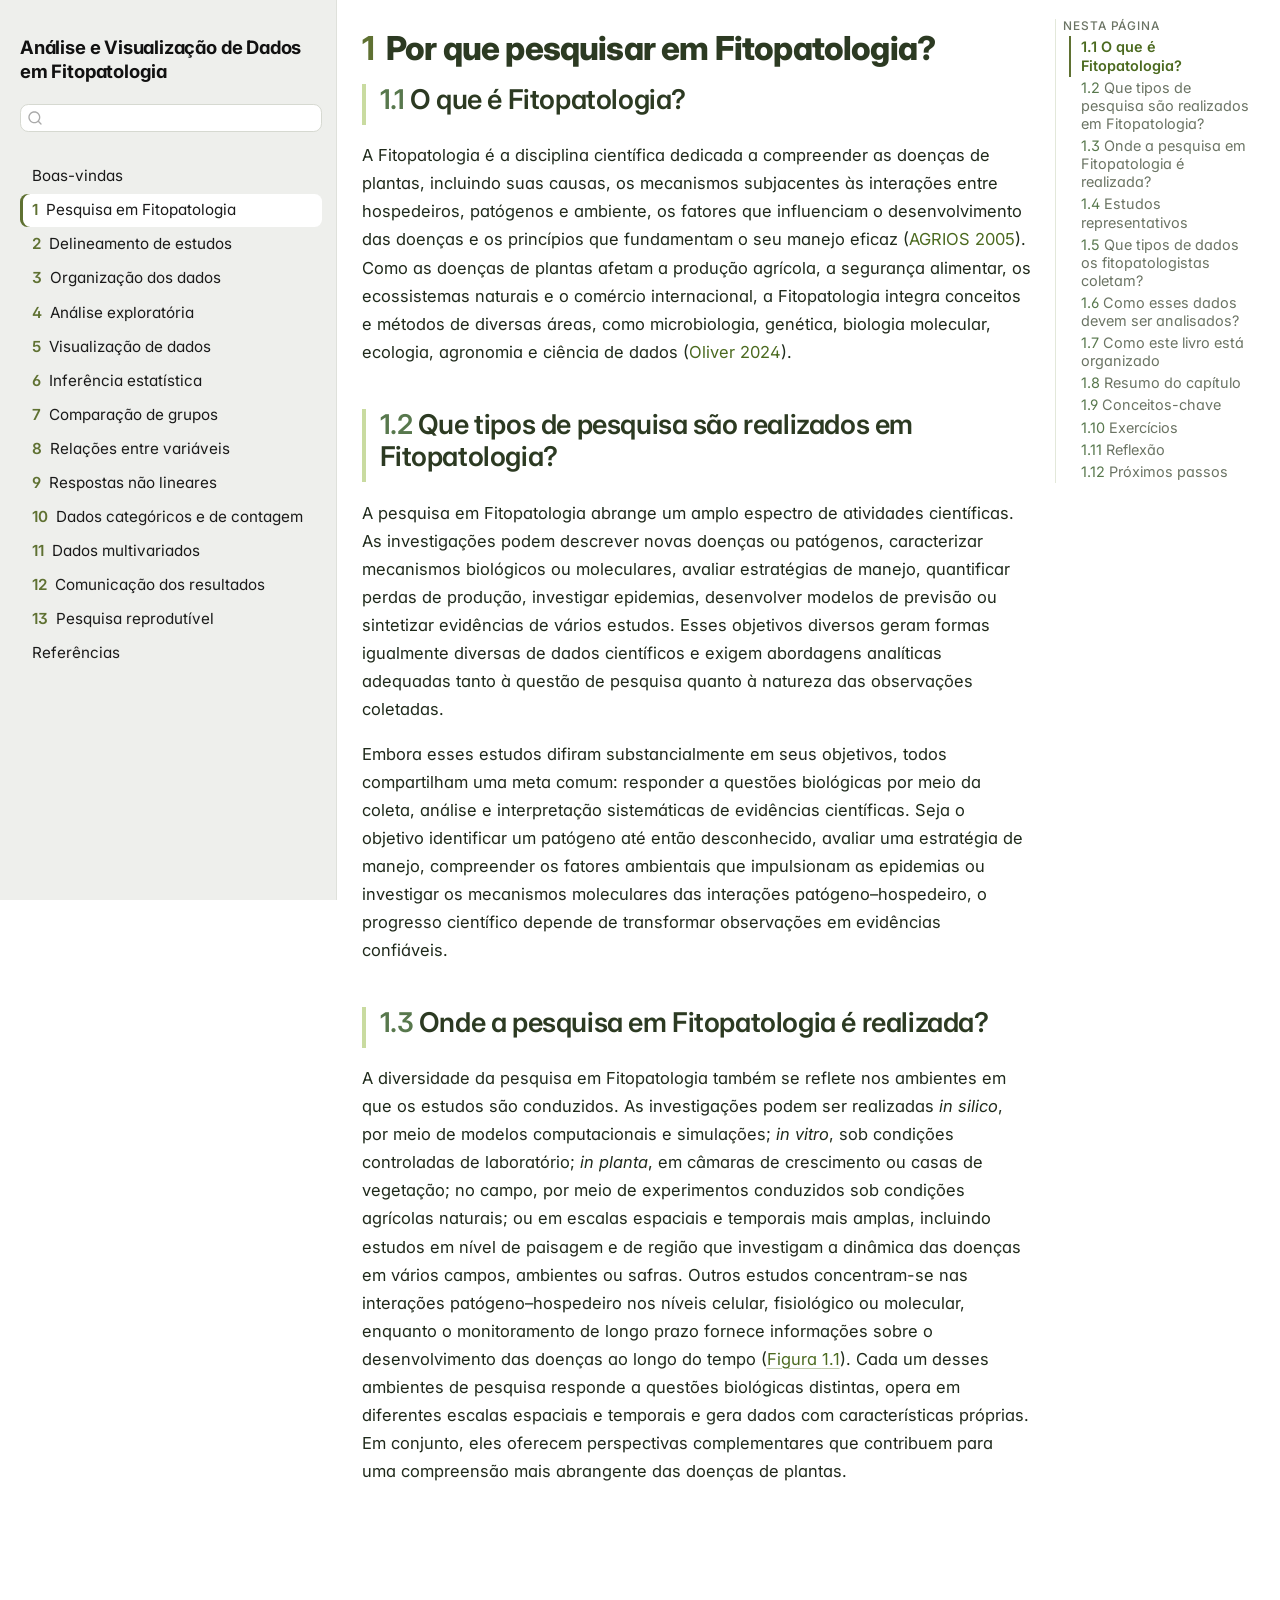
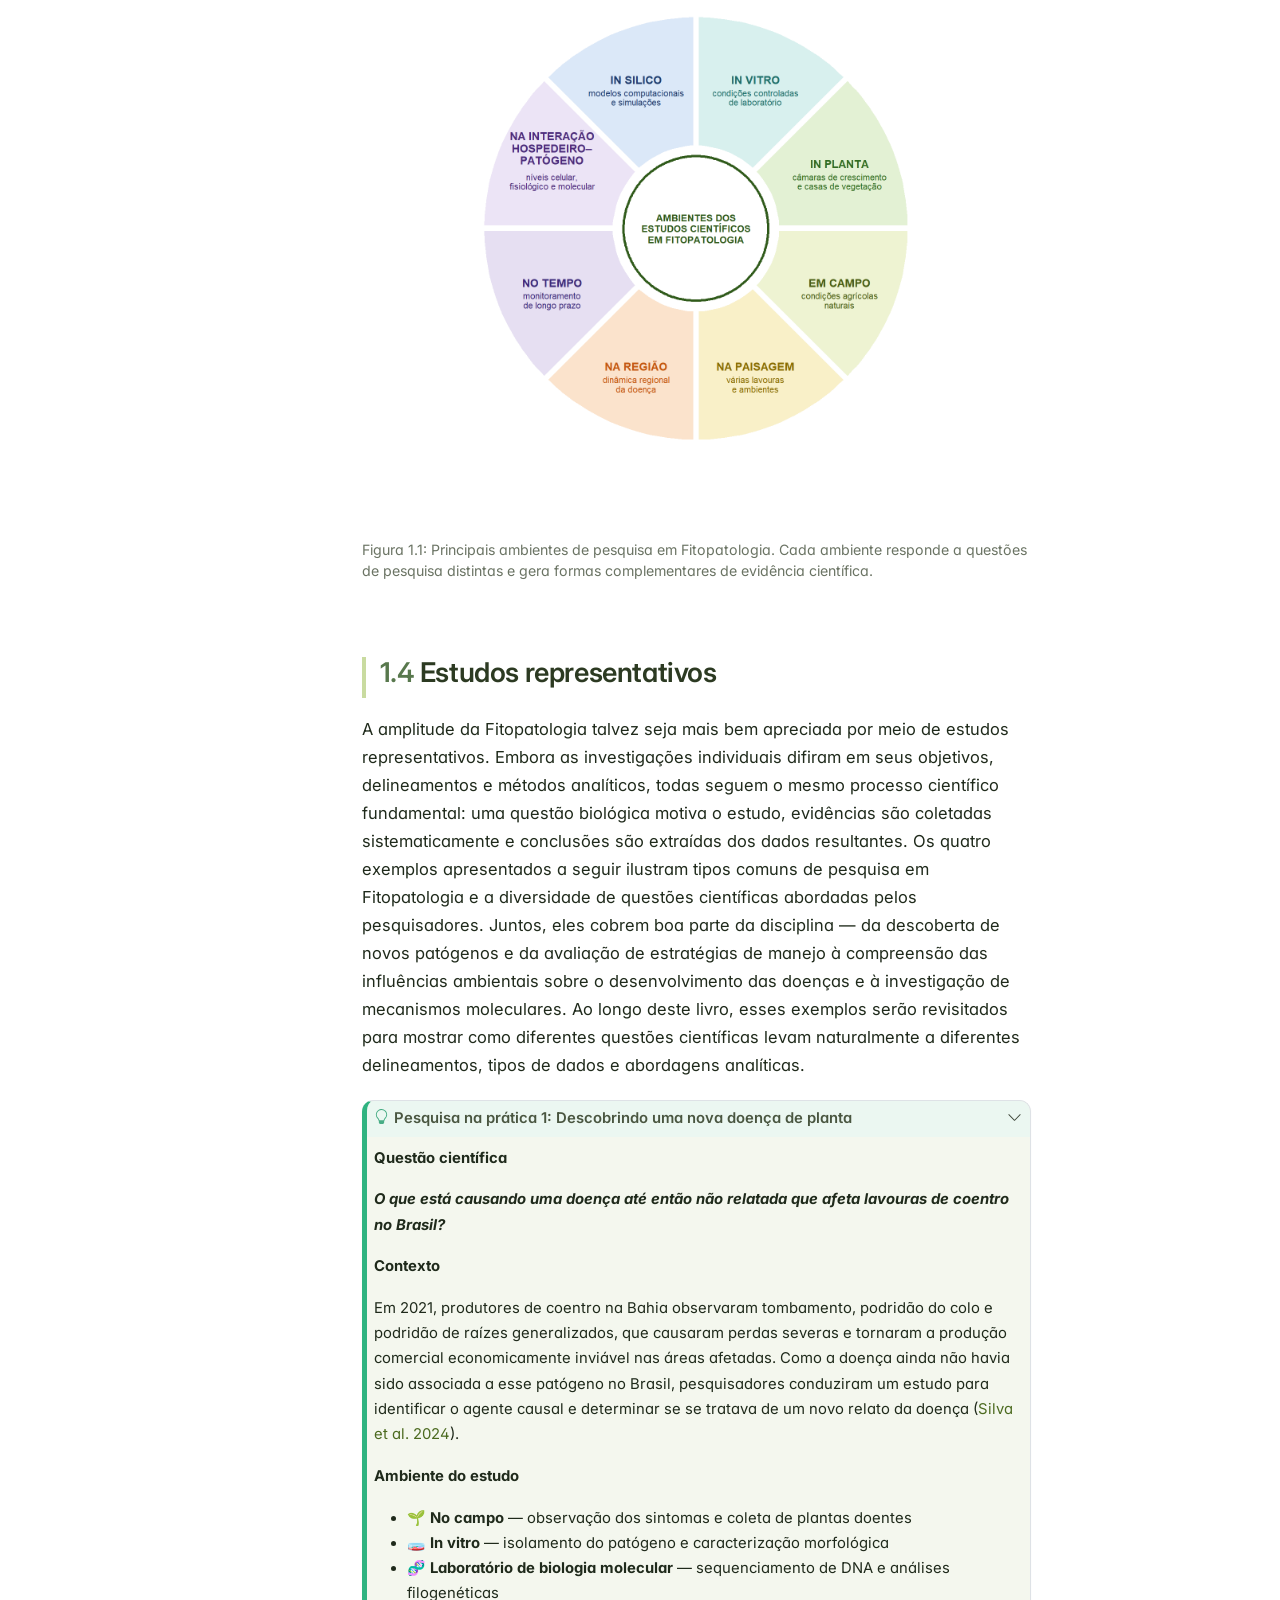
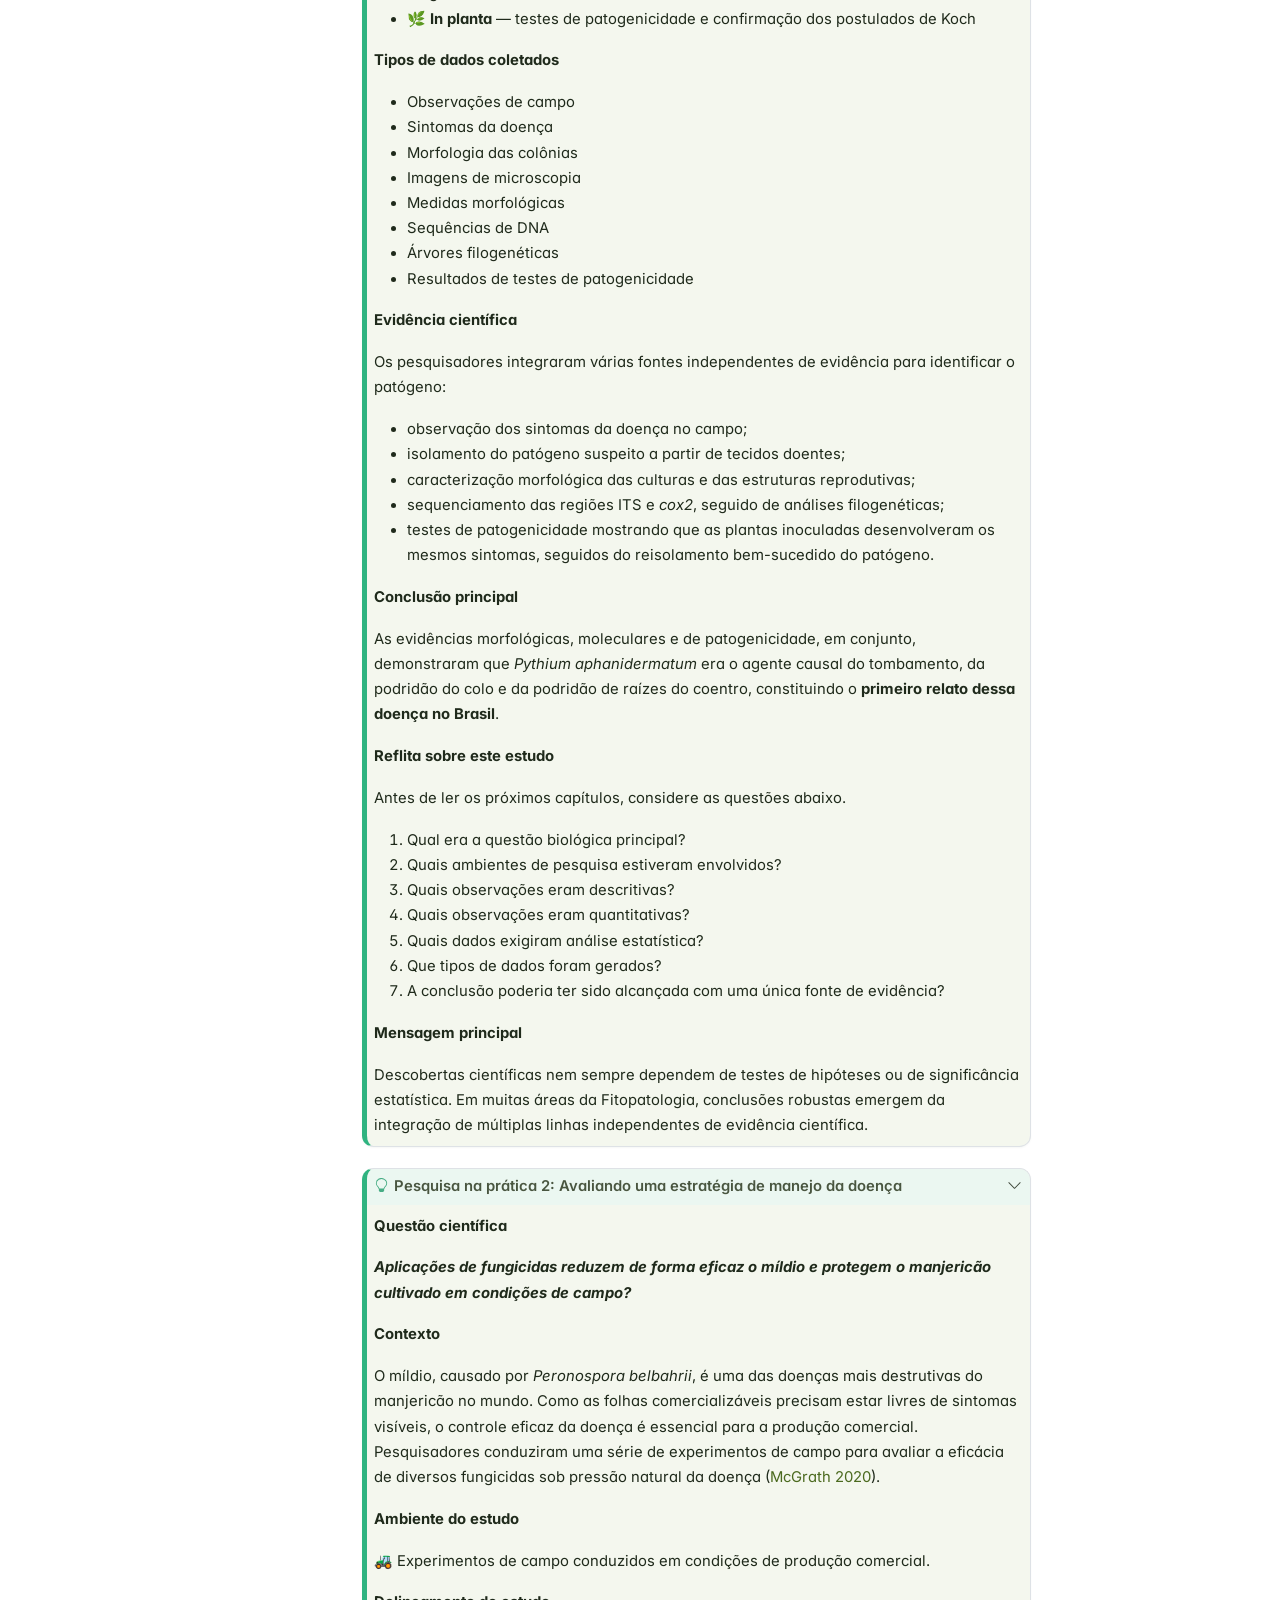
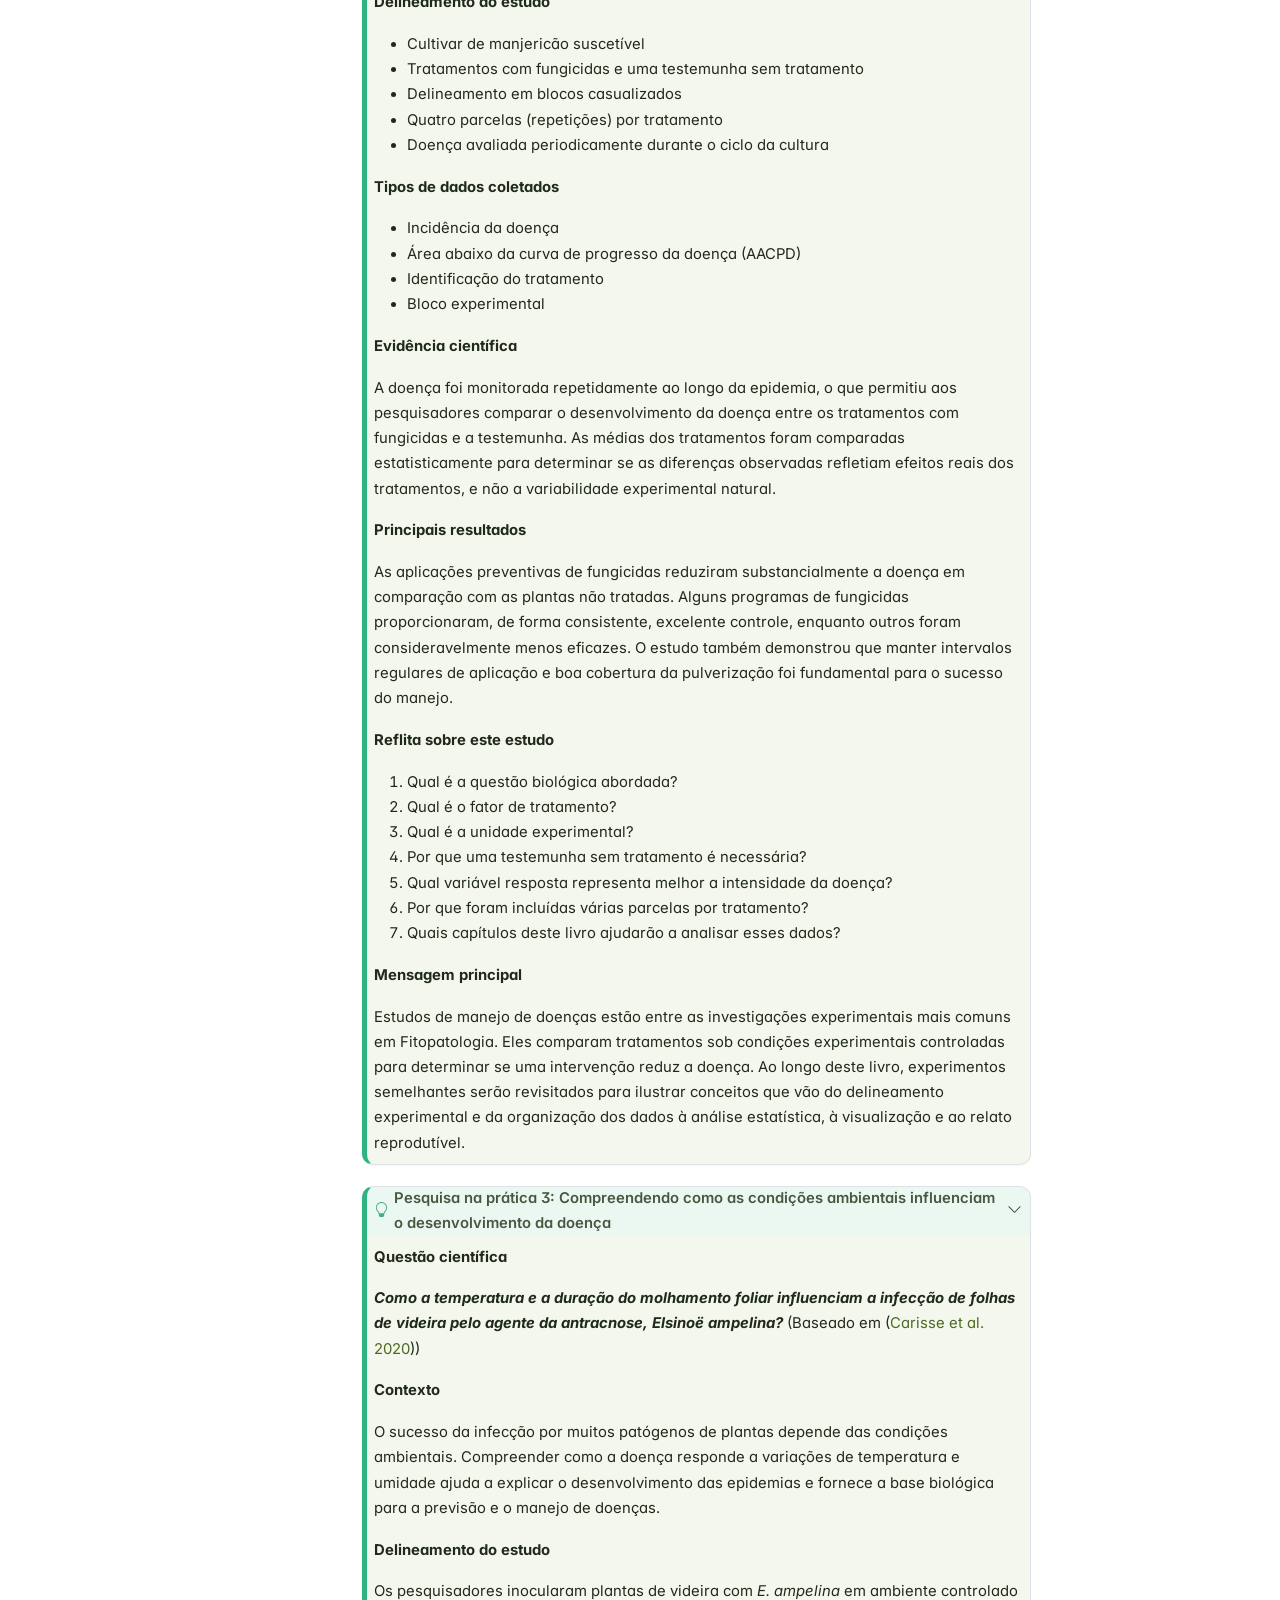
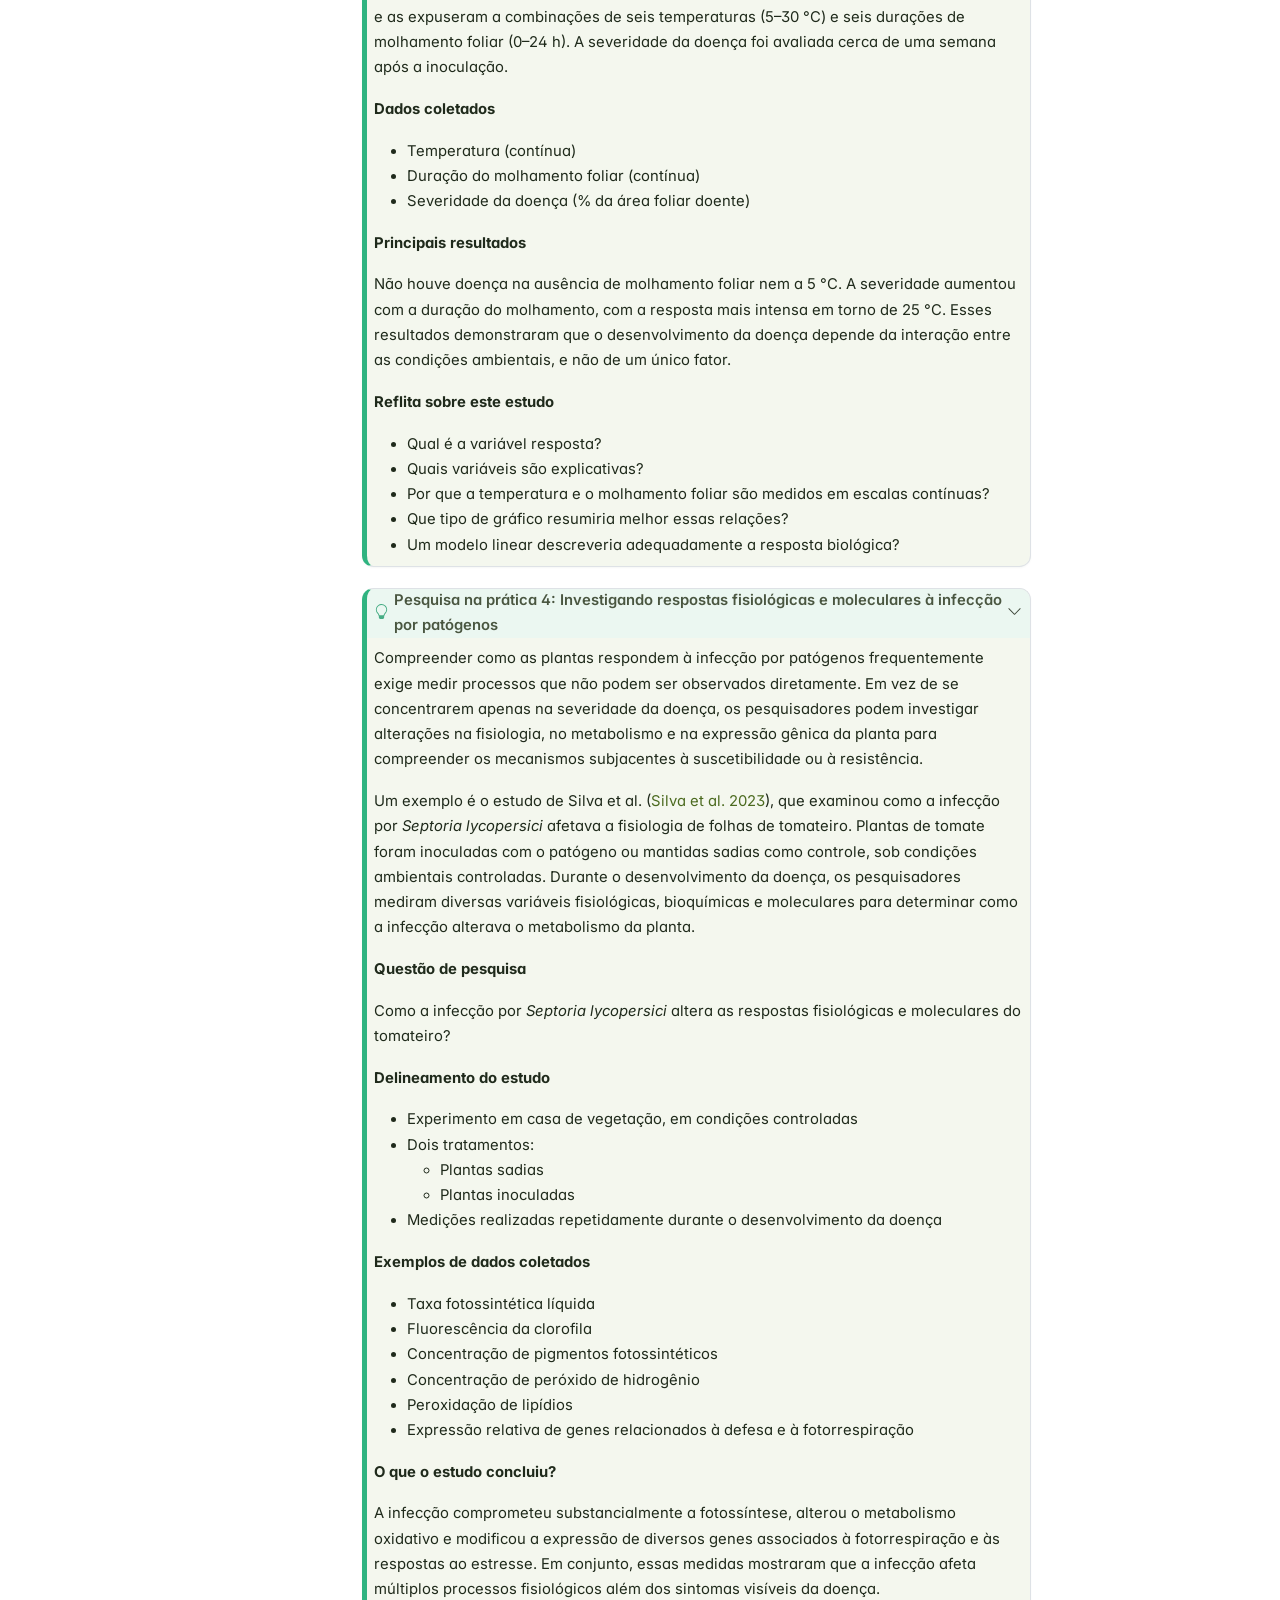
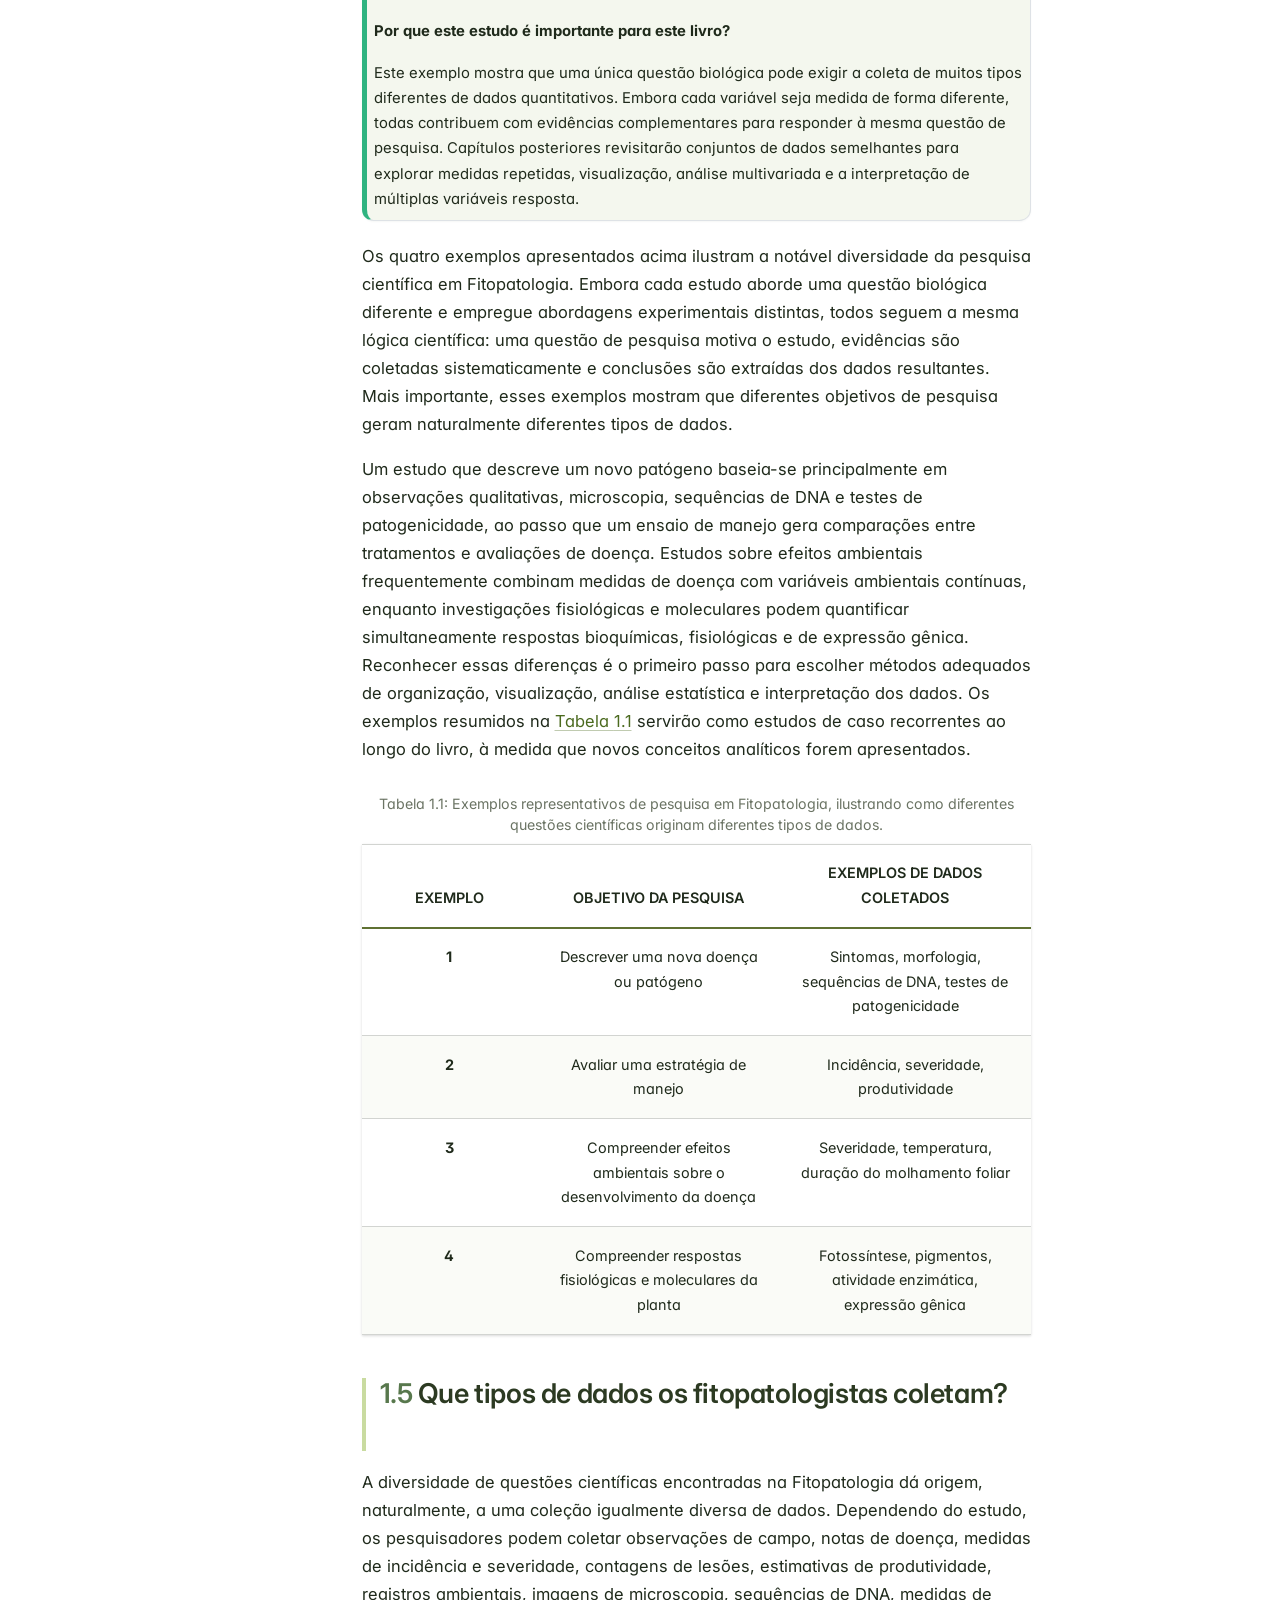
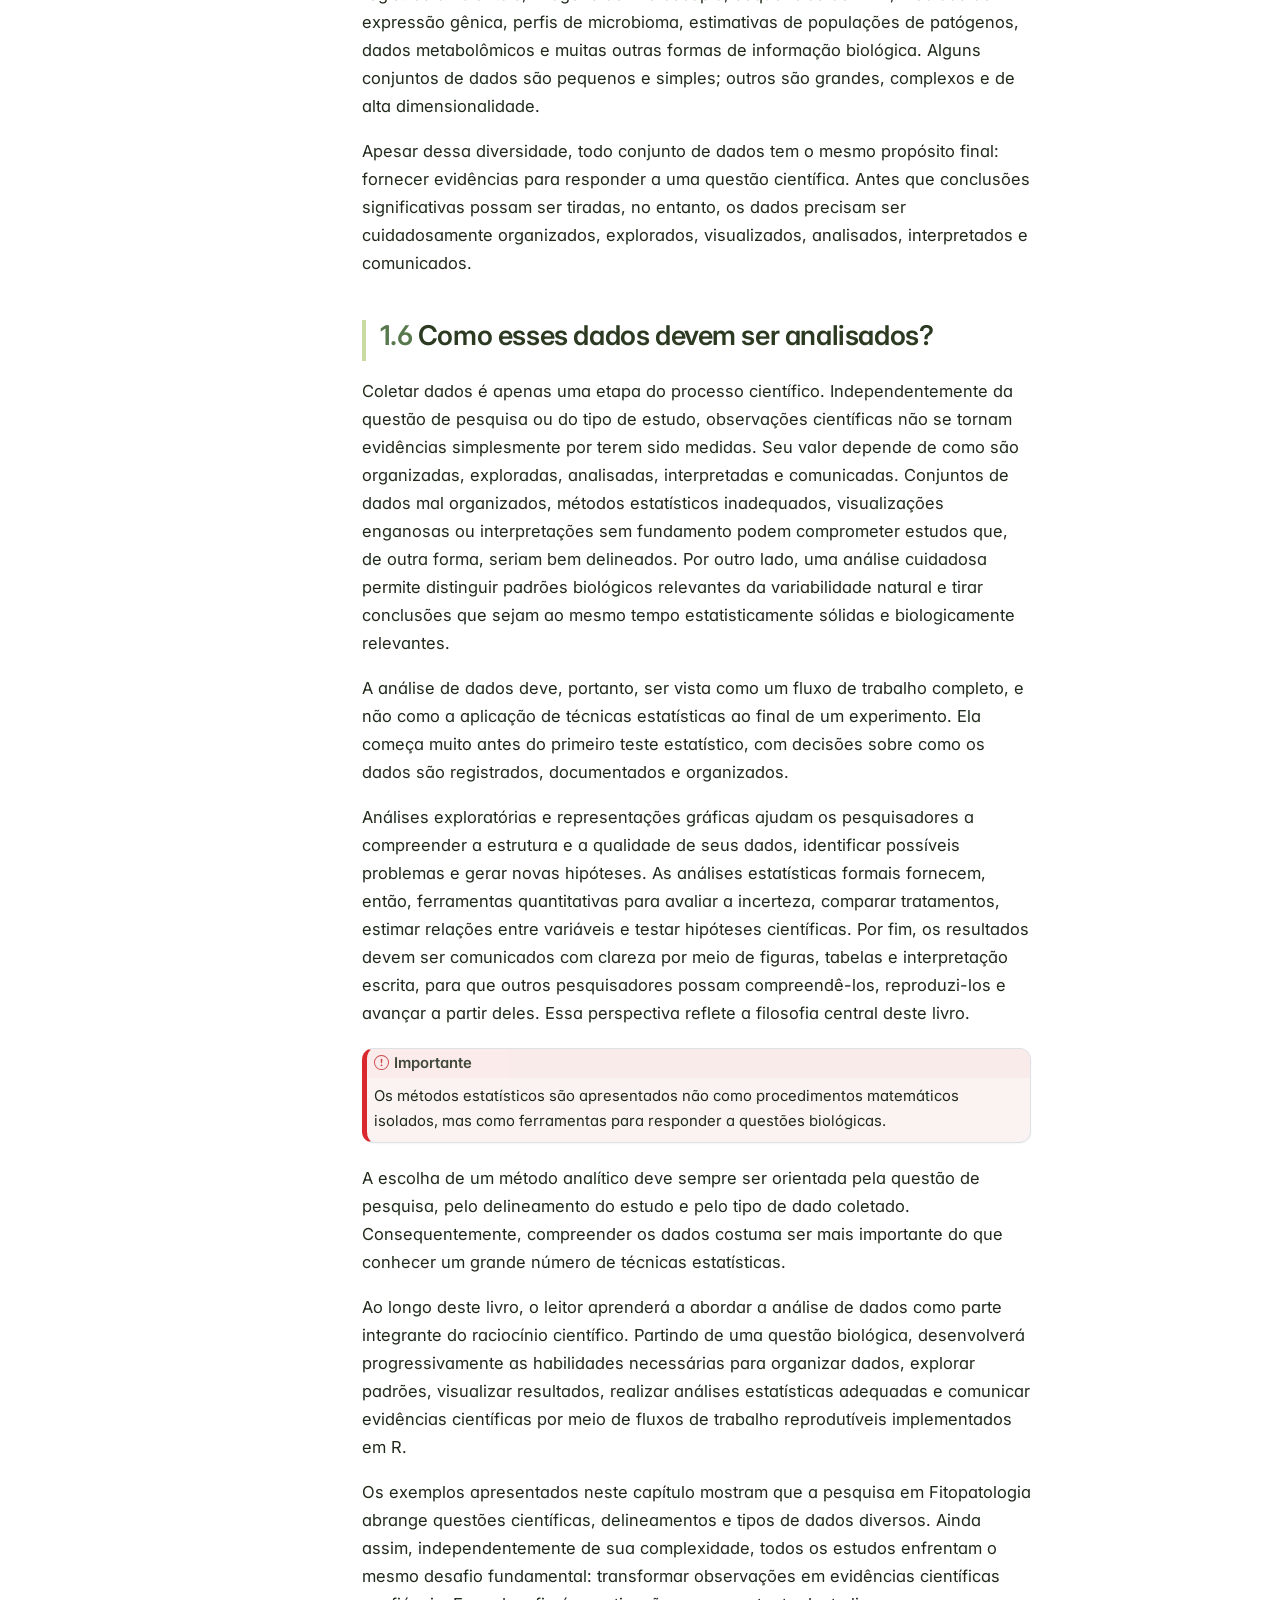
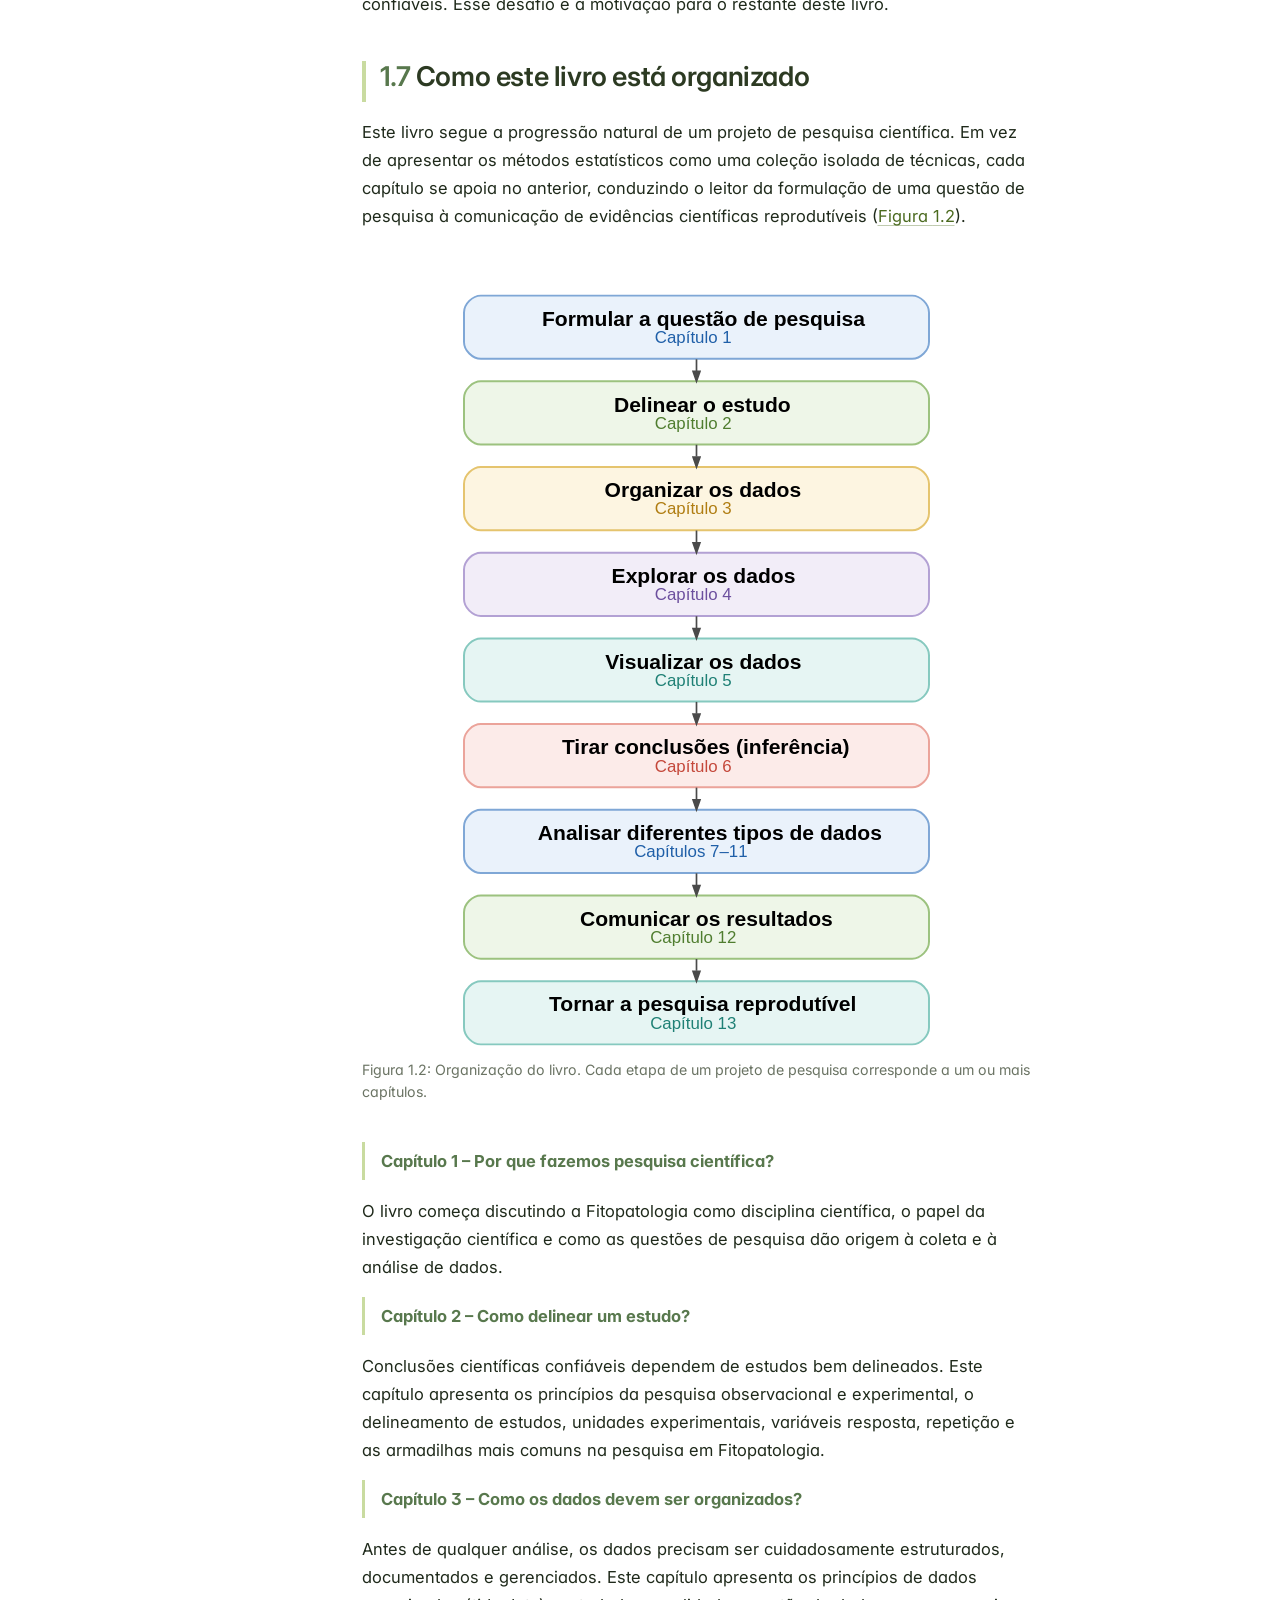
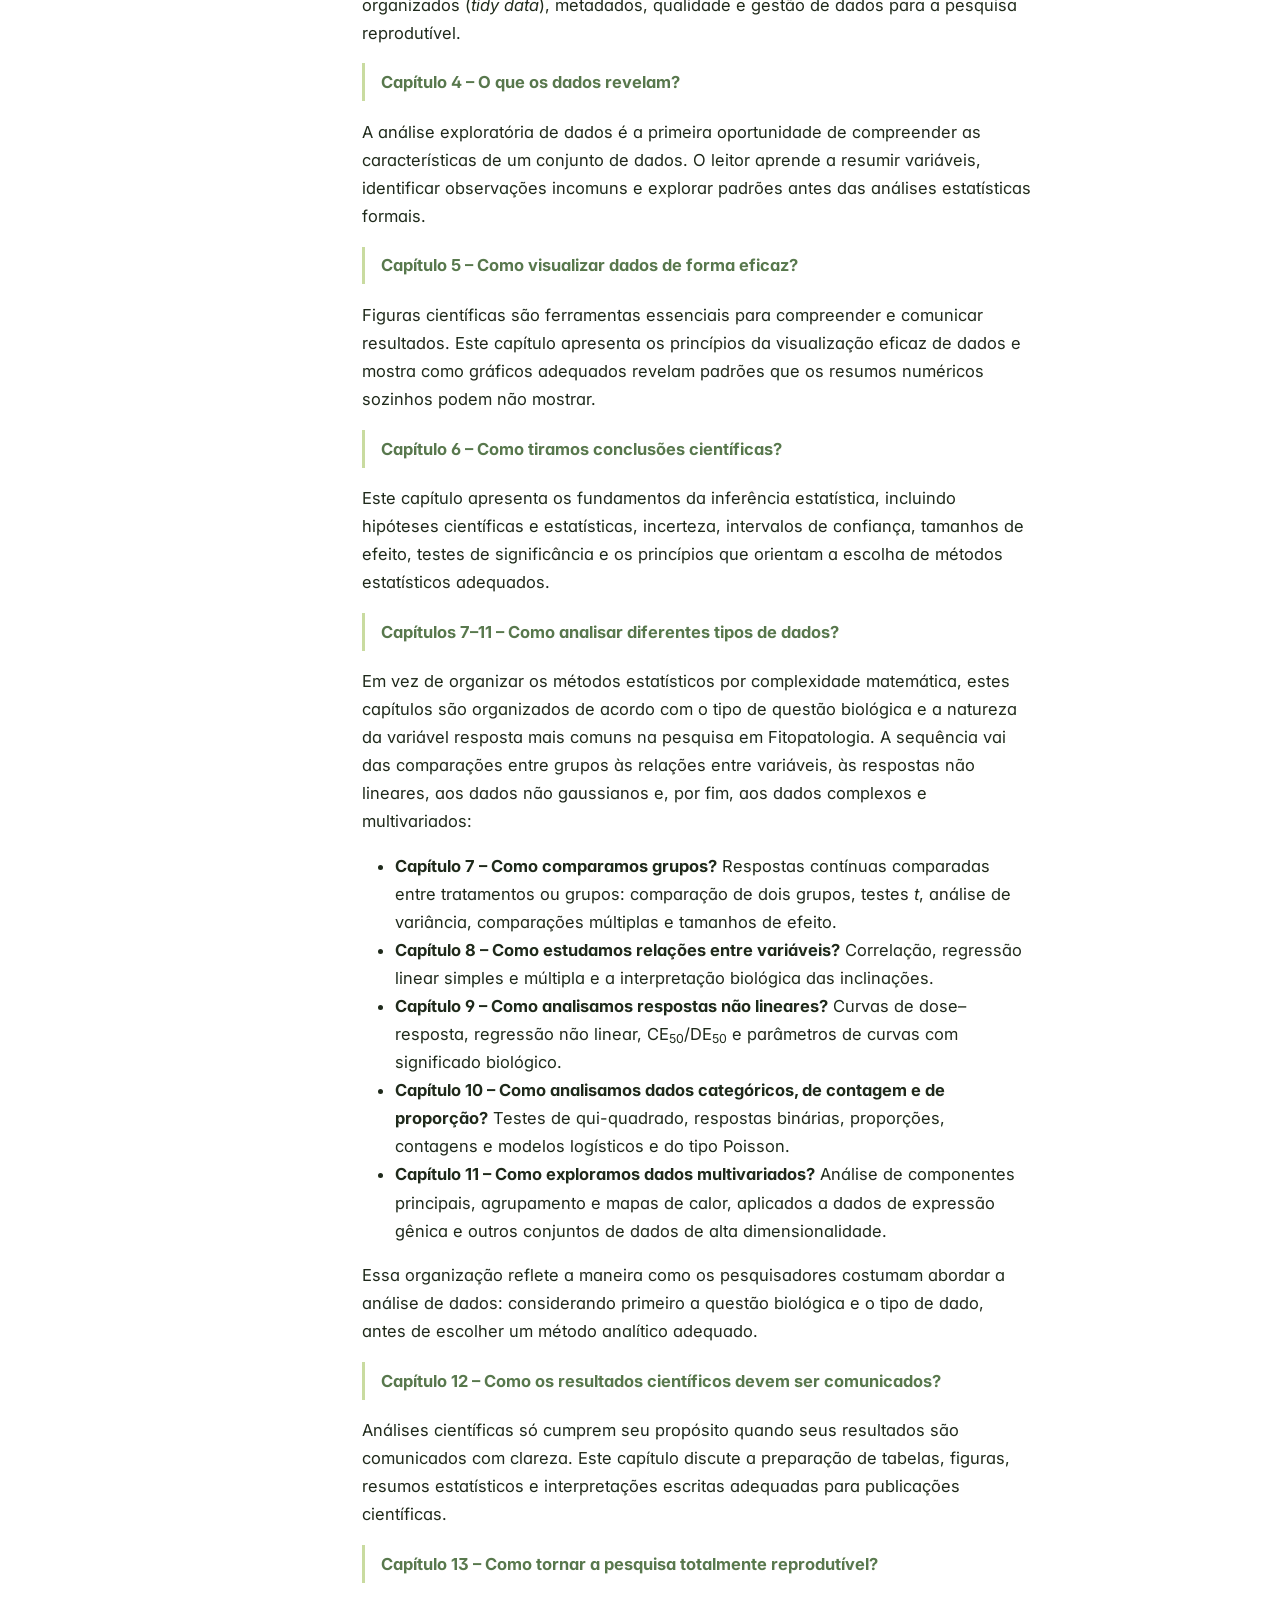
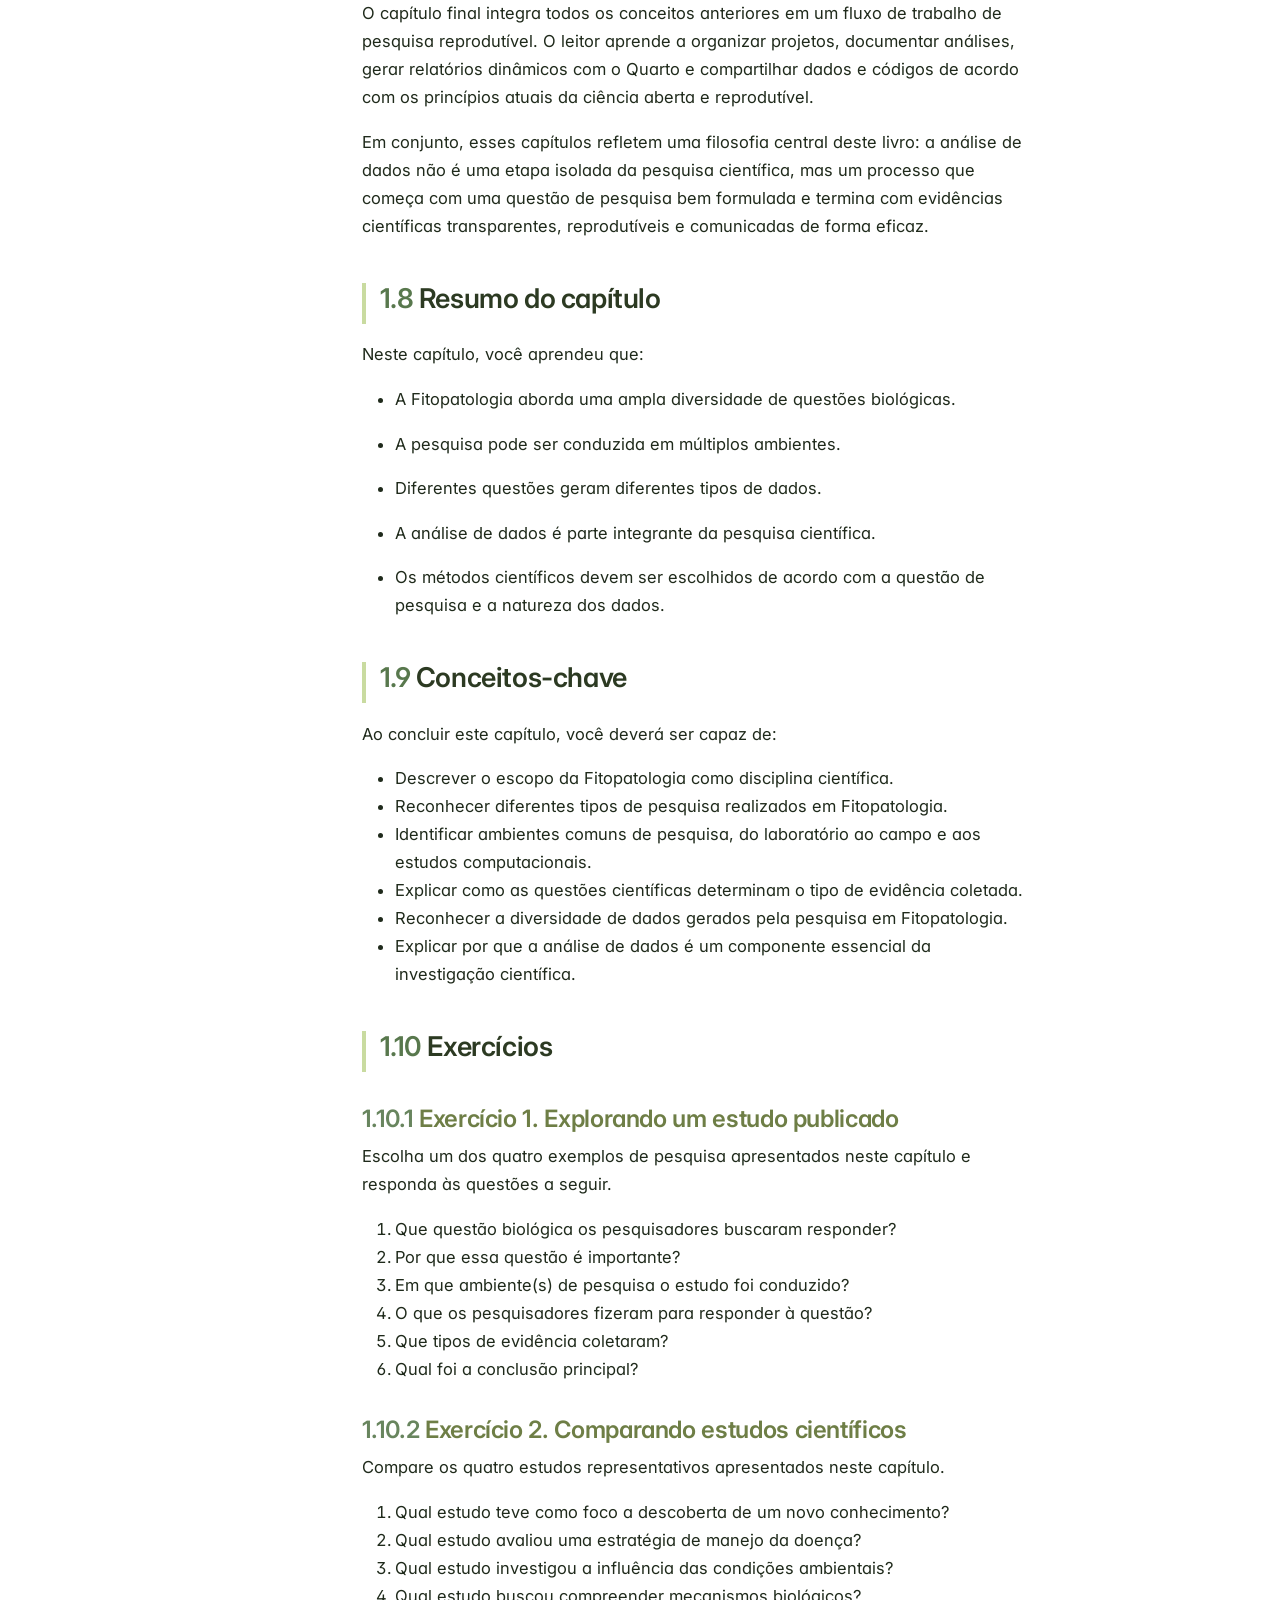
==== docs/chapter1.html @ 71a25ad3 "First commit" ====
<!DOCTYPE html>
<html xmlns="http://www.w3.org/1999/xhtml" lang="pt-BR" xml:lang="pt-BR"><head>

<meta charset="utf-8">
<meta name="generator" content="quarto-1.9.38">

<meta name="viewport" content="width=device-width, initial-scale=1.0, user-scalable=yes">


<title>1&nbsp; Por que pesquisar em Fitopatologia? – Análise e Visualização de Dados em Fitopatologia</title>
<style>
/* Default styles provided by pandoc.
** See https://pandoc.org/MANUAL.html#variables-for-html for config info.
*/
code{white-space: pre-wrap;}
span.smallcaps{font-variant: small-caps;}
div.columns{display: flex; gap: min(4vw, 1.5em);}
div.column{flex: auto; overflow-x: auto;}
div.hanging-indent{margin-left: 1.5em; text-indent: -1.5em;}
ul.task-list{list-style: none;}
ul.task-list li input[type="checkbox"] {
  width: 0.8em;
  margin: 0 0.8em 0.2em -1em; /* quarto-specific, see https://github.com/quarto-dev/quarto-cli/issues/4556 */ 
  vertical-align: middle;
}
/* CSS for citations */
div.csl-bib-body { }
div.csl-entry {
  clear: both;
  margin-bottom: 0em;
}
.hanging-indent div.csl-entry {
  margin-left:2em;
  text-indent:-2em;
}
div.csl-left-margin {
  min-width:2em;
  float:left;
}
div.csl-right-inline {
  margin-left:2em;
  padding-left:1em;
}
div.csl-indent {
  margin-left: 2em;
}</style>


<script src="site_libs/quarto-nav/quarto-nav.js"></script>
<script src="site_libs/quarto-nav/headroom.min.js"></script>
<script src="site_libs/clipboard/clipboard.min.js"></script>
<script src="site_libs/quarto-search/autocomplete.umd.js"></script>
<script src="site_libs/quarto-search/fuse.min.js"></script>
<script src="site_libs/quarto-search/quarto-search.js"></script>
<meta name="quarto:offset" content="./">
<link href="./chapter2.html" rel="next">
<link href="./index.html" rel="prev">
<script src="site_libs/quarto-html/quarto.js" type="module"></script>
<script src="site_libs/quarto-html/tabsets/tabsets.js" type="module"></script>
<script src="site_libs/quarto-html/popper.min.js"></script>
<script src="site_libs/quarto-html/tippy.umd.min.js"></script>
<script src="site_libs/quarto-html/anchor.min.js"></script>
<link href="site_libs/quarto-html/tippy.css" rel="stylesheet">
<link href="site_libs/quarto-html/quarto-syntax-highlighting-83f05a120baf2fc1bde2a4009a52b236.css" rel="stylesheet" id="quarto-text-highlighting-styles">
<script src="site_libs/bootstrap/bootstrap.min.js"></script>
<link href="site_libs/bootstrap/bootstrap-icons.css" rel="stylesheet">
<link href="site_libs/bootstrap/bootstrap-a80f51e399cada09c095df7ee7e40398.min.css" rel="stylesheet" append-hash="true" id="quarto-bootstrap" data-mode="light">
<script id="quarto-search-options" type="application/json">{
  "location": "sidebar",
  "copy-button": false,
  "collapse-after": 3,
  "panel-placement": "start",
  "type": "textbox",
  "limit": 50,
  "keyboard-shortcut": [
    "f",
    "/",
    "s"
  ],
  "show-item-context": false,
  "language": {
    "search-no-results-text": "Nenhum resultado",
    "search-matching-documents-text": "documentos correspondentes",
    "search-copy-link-title": "Copiar link para a busca",
    "search-hide-matches-text": "Esconder correspondências adicionais",
    "search-more-match-text": "mais correspondência neste documento",
    "search-more-matches-text": "mais correspondências neste documento",
    "search-clear-button-title": "Limpar",
    "search-text-placeholder": "",
    "search-detached-cancel-button-title": "Cancelar",
    "search-submit-button-title": "Enviar",
    "search-label": "Procurar"
  }
}</script>
<style>html{ scroll-behavior: smooth; }</style>
<script src="site_libs/htmlwidgets-1.6.4/htmlwidgets.js"></script>

<script src="site_libs/viz-1.8.2/viz.js"></script>

<link href="site_libs/DiagrammeR-styles-0.2/styles.css" rel="stylesheet">

<script src="site_libs/grViz-binding-1.0.12/grViz.js"></script>



</head>

<body class="nav-sidebar docked quarto-light">

<div id="quarto-search-results"></div>
  <header id="quarto-header" class="headroom fixed-top">
  <nav class="quarto-secondary-nav">
    <div class="container-fluid d-flex">
      <button type="button" class="quarto-btn-toggle btn" data-bs-toggle="collapse" role="button" data-bs-target=".quarto-sidebar-collapse-item" aria-controls="quarto-sidebar" aria-expanded="false" aria-label="Alternar barra lateral" onclick="if (window.quartoToggleHeadroom) { window.quartoToggleHeadroom(); }">
        <i class="bi bi-layout-text-sidebar-reverse"></i>
      </button>
        <nav class="quarto-page-breadcrumbs" aria-label="breadcrumb"><ol class="breadcrumb"><li class="breadcrumb-item"><a href="./chapter1.html"><span class="chapter-number">1</span>&nbsp; <span class="chapter-title">Pesquisa em Fitopatologia</span></a></li></ol></nav>
        <a class="flex-grow-1" role="navigation" data-bs-toggle="collapse" data-bs-target=".quarto-sidebar-collapse-item" aria-controls="quarto-sidebar" aria-expanded="false" aria-label="Alternar barra lateral" onclick="if (window.quartoToggleHeadroom) { window.quartoToggleHeadroom(); }">      
        </a>
      <button type="button" class="btn quarto-search-button" aria-label="Procurar" onclick="window.quartoOpenSearch();">
        <i class="bi bi-search"></i>
      </button>
    </div>
  </nav>
</header>
<!-- content -->
<div id="quarto-content" class="quarto-container page-columns page-rows-contents page-layout-article">
<!-- sidebar -->
  <nav id="quarto-sidebar" class="sidebar collapse collapse-horizontal quarto-sidebar-collapse-item sidebar-navigation docked overflow-auto">
    <div class="pt-lg-2 mt-2 text-left sidebar-header">
    <div class="sidebar-title mb-0 py-0">
      <a href="./">Análise e Visualização de Dados em Fitopatologia</a> 
    </div>
      </div>
        <div class="mt-2 flex-shrink-0 align-items-center">
        <div class="sidebar-search">
        <div id="quarto-search" class="" title="Procurar"></div>
        </div>
        </div>
    <div class="sidebar-menu-container"> 
    <ul class="list-unstyled mt-1">
        <li class="sidebar-item">
  <div class="sidebar-item-container"> 
  <a href="./index.html" class="sidebar-item-text sidebar-link">
 <span class="menu-text">Boas-vindas</span></a>
  </div>
</li>
        <li class="sidebar-item">
  <div class="sidebar-item-container"> 
  <a href="./chapter1.html" class="sidebar-item-text sidebar-link active">
 <span class="menu-text"><span class="chapter-number">1</span>&nbsp; <span class="chapter-title">Pesquisa em Fitopatologia</span></span></a>
  </div>
</li>
        <li class="sidebar-item">
  <div class="sidebar-item-container"> 
  <a href="./chapter2.html" class="sidebar-item-text sidebar-link">
 <span class="menu-text"><span class="chapter-number">2</span>&nbsp; <span class="chapter-title">Delineamento de estudos</span></span></a>
  </div>
</li>
        <li class="sidebar-item">
  <div class="sidebar-item-container"> 
  <a href="./chapter3.html" class="sidebar-item-text sidebar-link">
 <span class="menu-text"><span class="chapter-number">3</span>&nbsp; <span class="chapter-title">Organização dos dados</span></span></a>
  </div>
</li>
        <li class="sidebar-item">
  <div class="sidebar-item-container"> 
  <a href="./chapter4.html" class="sidebar-item-text sidebar-link">
 <span class="menu-text"><span class="chapter-number">4</span>&nbsp; <span class="chapter-title">Análise exploratória</span></span></a>
  </div>
</li>
        <li class="sidebar-item">
  <div class="sidebar-item-container"> 
  <a href="./chapter5.html" class="sidebar-item-text sidebar-link">
 <span class="menu-text"><span class="chapter-number">5</span>&nbsp; <span class="chapter-title">Visualização de dados</span></span></a>
  </div>
</li>
        <li class="sidebar-item">
  <div class="sidebar-item-container"> 
  <a href="./chapter6.html" class="sidebar-item-text sidebar-link">
 <span class="menu-text"><span class="chapter-number">6</span>&nbsp; <span class="chapter-title">Inferência estatística</span></span></a>
  </div>
</li>
        <li class="sidebar-item">
  <div class="sidebar-item-container"> 
  <a href="./chapter7.html" class="sidebar-item-text sidebar-link">
 <span class="menu-text"><span class="chapter-number">7</span>&nbsp; <span class="chapter-title">Comparação de grupos</span></span></a>
  </div>
</li>
        <li class="sidebar-item">
  <div class="sidebar-item-container"> 
  <a href="./chapter8.html" class="sidebar-item-text sidebar-link">
 <span class="menu-text"><span class="chapter-number">8</span>&nbsp; <span class="chapter-title">Relações entre variáveis</span></span></a>
  </div>
</li>
        <li class="sidebar-item">
  <div class="sidebar-item-container"> 
  <a href="./chapter9.html" class="sidebar-item-text sidebar-link">
 <span class="menu-text"><span class="chapter-number">9</span>&nbsp; <span class="chapter-title">Respostas não lineares</span></span></a>
  </div>
</li>
        <li class="sidebar-item">
  <div class="sidebar-item-container"> 
  <a href="./chapter10.html" class="sidebar-item-text sidebar-link">
 <span class="menu-text"><span class="chapter-number">10</span>&nbsp; <span class="chapter-title">Dados categóricos e de contagem</span></span></a>
  </div>
</li>
        <li class="sidebar-item">
  <div class="sidebar-item-container"> 
  <a href="./chapter11.html" class="sidebar-item-text sidebar-link">
 <span class="menu-text"><span class="chapter-number">11</span>&nbsp; <span class="chapter-title">Dados multivariados</span></span></a>
  </div>
</li>
        <li class="sidebar-item">
  <div class="sidebar-item-container"> 
  <a href="./chapter12.html" class="sidebar-item-text sidebar-link">
 <span class="menu-text"><span class="chapter-number">12</span>&nbsp; <span class="chapter-title">Comunicação dos resultados</span></span></a>
  </div>
</li>
        <li class="sidebar-item">
  <div class="sidebar-item-container"> 
  <a href="./chapter13.html" class="sidebar-item-text sidebar-link">
 <span class="menu-text"><span class="chapter-number">13</span>&nbsp; <span class="chapter-title">Pesquisa reprodutível</span></span></a>
  </div>
</li>
        <li class="sidebar-item">
  <div class="sidebar-item-container"> 
  <a href="./references.html" class="sidebar-item-text sidebar-link">
 <span class="menu-text">Referências</span></a>
  </div>
</li>
    </ul>
    </div>
</nav>
<div id="quarto-sidebar-glass" class="quarto-sidebar-collapse-item" data-bs-toggle="collapse" data-bs-target=".quarto-sidebar-collapse-item"></div>
<!-- margin-sidebar -->
    <div id="quarto-margin-sidebar" class="sidebar margin-sidebar">
        <nav id="TOC" role="doc-toc" class="toc-active">
    <h2 id="toc-title">Nesta página</h2>
   
  <ul>
  <li><a href="#o-que-é-fitopatologia" id="toc-o-que-é-fitopatologia" class="nav-link active" data-scroll-target="#o-que-é-fitopatologia"><span class="header-section-number">1.1</span> O que é Fitopatologia?</a></li>
  <li><a href="#que-tipos-de-pesquisa-são-realizados-em-fitopatologia" id="toc-que-tipos-de-pesquisa-são-realizados-em-fitopatologia" class="nav-link" data-scroll-target="#que-tipos-de-pesquisa-são-realizados-em-fitopatologia"><span class="header-section-number">1.2</span> Que tipos de pesquisa são realizados em Fitopatologia?</a></li>
  <li><a href="#onde-a-pesquisa-em-fitopatologia-é-realizada" id="toc-onde-a-pesquisa-em-fitopatologia-é-realizada" class="nav-link" data-scroll-target="#onde-a-pesquisa-em-fitopatologia-é-realizada"><span class="header-section-number">1.3</span> Onde a pesquisa em Fitopatologia é realizada?</a></li>
  <li><a href="#estudos-representativos" id="toc-estudos-representativos" class="nav-link" data-scroll-target="#estudos-representativos"><span class="header-section-number">1.4</span> Estudos representativos</a></li>
  <li><a href="#que-tipos-de-dados-os-fitopatologistas-coletam" id="toc-que-tipos-de-dados-os-fitopatologistas-coletam" class="nav-link" data-scroll-target="#que-tipos-de-dados-os-fitopatologistas-coletam"><span class="header-section-number">1.5</span> Que tipos de dados os fitopatologistas coletam?</a></li>
  <li><a href="#como-esses-dados-devem-ser-analisados" id="toc-como-esses-dados-devem-ser-analisados" class="nav-link" data-scroll-target="#como-esses-dados-devem-ser-analisados"><span class="header-section-number">1.6</span> Como esses dados devem ser analisados?</a></li>
  <li><a href="#como-este-livro-está-organizado" id="toc-como-este-livro-está-organizado" class="nav-link" data-scroll-target="#como-este-livro-está-organizado"><span class="header-section-number">1.7</span> Como este livro está organizado</a></li>
  <li><a href="#resumo-do-capítulo" id="toc-resumo-do-capítulo" class="nav-link" data-scroll-target="#resumo-do-capítulo"><span class="header-section-number">1.8</span> Resumo do capítulo</a></li>
  <li><a href="#conceitos-chave" id="toc-conceitos-chave" class="nav-link" data-scroll-target="#conceitos-chave"><span class="header-section-number">1.9</span> Conceitos-chave</a></li>
  <li><a href="#exercícios" id="toc-exercícios" class="nav-link" data-scroll-target="#exercícios"><span class="header-section-number">1.10</span> Exercícios</a>
  <ul class="collapse">
  <li><a href="#exercício-1.-explorando-um-estudo-publicado" id="toc-exercício-1.-explorando-um-estudo-publicado" class="nav-link" data-scroll-target="#exercício-1.-explorando-um-estudo-publicado"><span class="header-section-number">1.10.1</span> Exercício 1. Explorando um estudo publicado</a></li>
  <li><a href="#exercício-2.-comparando-estudos-científicos" id="toc-exercício-2.-comparando-estudos-científicos" class="nav-link" data-scroll-target="#exercício-2.-comparando-estudos-científicos"><span class="header-section-number">1.10.2</span> Exercício 2. Comparando estudos científicos</a></li>
  <li><a href="#exercício-3.-lendo-um-artigo-científico" id="toc-exercício-3.-lendo-um-artigo-científico" class="nav-link" data-scroll-target="#exercício-3.-lendo-um-artigo-científico"><span class="header-section-number">1.10.3</span> Exercício 3. Lendo um artigo científico</a></li>
  <li><a href="#exercício-4.-pensando-como-um-cientista" id="toc-exercício-4.-pensando-como-um-cientista" class="nav-link" data-scroll-target="#exercício-4.-pensando-como-um-cientista"><span class="header-section-number">1.10.4</span> Exercício 4. Pensando como um cientista</a></li>
  </ul></li>
  <li><a href="#reflexão" id="toc-reflexão" class="nav-link" data-scroll-target="#reflexão"><span class="header-section-number">1.11</span> Reflexão</a></li>
  <li><a href="#próximos-passos" id="toc-próximos-passos" class="nav-link" data-scroll-target="#próximos-passos"><span class="header-section-number">1.12</span> Próximos passos</a></li>
  </ul>
</nav>
    </div>
<!-- main -->
<main class="content" id="quarto-document-content">

<header id="title-block-header" class="quarto-title-block default">
<div class="quarto-title">
<h1 class="title"><span class="chapter-number">1</span>&nbsp; <span class="chapter-title">Por que pesquisar em Fitopatologia?</span></h1>
</div>



<div class="quarto-title-meta">

    
  
    
  </div>
  


</header>


<section id="o-que-é-fitopatologia" class="level2" data-number="1.1">
<h2 data-number="1.1" class="anchored" data-anchor-id="o-que-é-fitopatologia"><span class="header-section-number">1.1</span> O que é Fitopatologia?</h2>
<p>A Fitopatologia é a disciplina científica dedicada a compreender as doenças de plantas, incluindo suas causas, os mecanismos subjacentes às interações entre hospedeiros, patógenos e ambiente, os fatores que influenciam o desenvolvimento das doenças e os princípios que fundamentam o seu manejo eficaz <span class="citation" data-cites="agrios2005">(<a href="references.html#ref-agrios2005" role="doc-biblioref">AGRIOS 2005</a>)</span>. Como as doenças de plantas afetam a produção agrícola, a segurança alimentar, os ecossistemas naturais e o comércio internacional, a Fitopatologia integra conceitos e métodos de diversas áreas, como microbiologia, genética, biologia molecular, ecologia, agronomia e ciência de dados <span class="citation" data-cites="OLIVER20243">(<a href="references.html#ref-OLIVER20243" role="doc-biblioref">Oliver 2024</a>)</span>.</p>
</section>
<section id="que-tipos-de-pesquisa-são-realizados-em-fitopatologia" class="level2" data-number="1.2">
<h2 data-number="1.2" class="anchored" data-anchor-id="que-tipos-de-pesquisa-são-realizados-em-fitopatologia"><span class="header-section-number">1.2</span> Que tipos de pesquisa são realizados em Fitopatologia?</h2>
<p>A pesquisa em Fitopatologia abrange um amplo espectro de atividades científicas. As investigações podem descrever novas doenças ou patógenos, caracterizar mecanismos biológicos ou moleculares, avaliar estratégias de manejo, quantificar perdas de produção, investigar epidemias, desenvolver modelos de previsão ou sintetizar evidências de vários estudos. Esses objetivos diversos geram formas igualmente diversas de dados científicos e exigem abordagens analíticas adequadas tanto à questão de pesquisa quanto à natureza das observações coletadas.</p>
<p>Embora esses estudos difiram substancialmente em seus objetivos, todos compartilham uma meta comum: responder a questões biológicas por meio da coleta, análise e interpretação sistemáticas de evidências científicas. Seja o objetivo identificar um patógeno até então desconhecido, avaliar uma estratégia de manejo, compreender os fatores ambientais que impulsionam as epidemias ou investigar os mecanismos moleculares das interações patógeno–hospedeiro, o progresso científico depende de transformar observações em evidências confiáveis.</p>
</section>
<section id="onde-a-pesquisa-em-fitopatologia-é-realizada" class="level2" data-number="1.3">
<h2 data-number="1.3" class="anchored" data-anchor-id="onde-a-pesquisa-em-fitopatologia-é-realizada"><span class="header-section-number">1.3</span> Onde a pesquisa em Fitopatologia é realizada?</h2>
<p>A diversidade da pesquisa em Fitopatologia também se reflete nos ambientes em que os estudos são conduzidos. As investigações podem ser realizadas <em>in silico</em>, por meio de modelos computacionais e simulações; <em>in vitro</em>, sob condições controladas de laboratório; <em>in planta</em>, em câmaras de crescimento ou casas de vegetação; no campo, por meio de experimentos conduzidos sob condições agrícolas naturais; ou em escalas espaciais e temporais mais amplas, incluindo estudos em nível de paisagem e de região que investigam a dinâmica das doenças em vários campos, ambientes ou safras. Outros estudos concentram-se nas interações patógeno–hospedeiro nos níveis celular, fisiológico ou molecular, enquanto o monitoramento de longo prazo fornece informações sobre o desenvolvimento das doenças ao longo do tempo (<a href="#fig-chapter1-1" class="quarto-xref">Figura&nbsp;<span>1.1</span></a>). Cada um desses ambientes de pesquisa responde a questões biológicas distintas, opera em diferentes escalas espaciais e temporais e gera dados com características próprias. Em conjunto, eles oferecem perspectivas complementares que contribuem para uma compreensão mais abrangente das doenças de plantas.</p>
<div class="cell" data-layout-align="center">
<div class="cell-output-display">
<div id="fig-chapter1-1" class="quarto-float quarto-figure quarto-figure-center anchored" data-fig-align="center">
<figure class="quarto-float quarto-float-fig figure">
<div aria-describedby="fig-chapter1-1-caption-0ceaefa1-69ba-4598-a22c-09a6ac19f8ca">
<img src="chapter1_files/figure-html/fig-chapter1-1-1.png" class="img-fluid quarto-figure quarto-figure-center figure-img" style="width:80.0%">
</div>
<figcaption class="quarto-float-caption-bottom quarto-float-caption quarto-float-fig" id="fig-chapter1-1-caption-0ceaefa1-69ba-4598-a22c-09a6ac19f8ca">
Figura&nbsp;1.1: Principais ambientes de pesquisa em Fitopatologia. Cada ambiente responde a questões de pesquisa distintas e gera formas complementares de evidência científica.
</figcaption>
</figure>
</div>
</div>
</div>
</section>
<section id="estudos-representativos" class="level2" data-number="1.4">
<h2 data-number="1.4" class="anchored" data-anchor-id="estudos-representativos"><span class="header-section-number">1.4</span> Estudos representativos</h2>
<p>A amplitude da Fitopatologia talvez seja mais bem apreciada por meio de estudos representativos. Embora as investigações individuais difiram em seus objetivos, delineamentos e métodos analíticos, todas seguem o mesmo processo científico fundamental: uma questão biológica motiva o estudo, evidências são coletadas sistematicamente e conclusões são extraídas dos dados resultantes. Os quatro exemplos apresentados a seguir ilustram tipos comuns de pesquisa em Fitopatologia e a diversidade de questões científicas abordadas pelos pesquisadores. Juntos, eles cobrem boa parte da disciplina — da descoberta de novos patógenos e da avaliação de estratégias de manejo à compreensão das influências ambientais sobre o desenvolvimento das doenças e à investigação de mecanismos moleculares. Ao longo deste livro, esses exemplos serão revisitados para mostrar como diferentes questões científicas levam naturalmente a diferentes delineamentos, tipos de dados e abordagens analíticas.</p>
<div class="callout callout-style-default callout-tip callout-titled" title="Pesquisa na prática 1: Descobrindo uma nova doença de planta">
<div class="callout-header d-flex align-content-center" data-bs-toggle="collapse" data-bs-target=".callout-1-contents" aria-controls="callout-1" aria-expanded="true" aria-label="Toggle callout">
<div class="callout-icon-container">
<i class="callout-icon"></i>
</div>
<div class="callout-title-container flex-fill">
<span class="screen-reader-only">Dica</span>Pesquisa na prática 1: Descobrindo uma nova doença de planta
</div>
<div class="callout-btn-toggle d-inline-block border-0 py-1 ps-1 pe-0 float-end"><i class="callout-toggle"></i></div>
</div>
<div id="callout-1" class="callout-1-contents callout-collapse collapse show">
<div class="callout-body-container callout-body">
<p><strong>Questão científica</strong></p>
<p><strong><em>O que está causando uma doença até então não relatada que afeta lavouras de coentro no Brasil?</em></strong></p>
<p><strong>Contexto</strong></p>
<p>Em 2021, produtores de coentro na Bahia observaram tombamento, podridão do colo e podridão de raízes generalizados, que causaram perdas severas e tornaram a produção comercial economicamente inviável nas áreas afetadas. Como a doença ainda não havia sido associada a esse patógeno no Brasil, pesquisadores conduziram um estudo para identificar o agente causal e determinar se se tratava de um novo relato da doença <span class="citation" data-cites="silva2024">(<a href="references.html#ref-silva2024" role="doc-biblioref">Silva et al. 2024</a>)</span>.</p>
<p><strong>Ambiente do estudo</strong></p>
<ul>
<li>🌱 <strong>No campo</strong> — observação dos sintomas e coleta de plantas doentes</li>
<li>🧫 <strong>In vitro</strong> — isolamento do patógeno e caracterização morfológica</li>
<li>🧬 <strong>Laboratório de biologia molecular</strong> — sequenciamento de DNA e análises filogenéticas</li>
<li>🌿 <strong>In planta</strong> — testes de patogenicidade e confirmação dos postulados de Koch</li>
</ul>
<p><strong>Tipos de dados coletados</strong></p>
<ul>
<li>Observações de campo</li>
<li>Sintomas da doença</li>
<li>Morfologia das colônias</li>
<li>Imagens de microscopia</li>
<li>Medidas morfológicas</li>
<li>Sequências de DNA</li>
<li>Árvores filogenéticas</li>
<li>Resultados de testes de patogenicidade</li>
</ul>
<p><strong>Evidência científica</strong></p>
<p>Os pesquisadores integraram várias fontes independentes de evidência para identificar o patógeno:</p>
<ul>
<li>observação dos sintomas da doença no campo;</li>
<li>isolamento do patógeno suspeito a partir de tecidos doentes;</li>
<li>caracterização morfológica das culturas e das estruturas reprodutivas;</li>
<li>sequenciamento das regiões ITS e <em>cox2</em>, seguido de análises filogenéticas;</li>
<li>testes de patogenicidade mostrando que as plantas inoculadas desenvolveram os mesmos sintomas, seguidos do reisolamento bem-sucedido do patógeno.</li>
</ul>
<p><strong>Conclusão principal</strong></p>
<p>As evidências morfológicas, moleculares e de patogenicidade, em conjunto, demonstraram que <em>Pythium aphanidermatum</em> era o agente causal do tombamento, da podridão do colo e da podridão de raízes do coentro, constituindo o <strong>primeiro relato dessa doença no Brasil</strong>.</p>
<p><strong>Reflita sobre este estudo</strong></p>
<p>Antes de ler os próximos capítulos, considere as questões abaixo.</p>
<ol type="1">
<li>Qual era a questão biológica principal?</li>
<li>Quais ambientes de pesquisa estiveram envolvidos?</li>
<li>Quais observações eram descritivas?</li>
<li>Quais observações eram quantitativas?</li>
<li>Quais dados exigiram análise estatística?</li>
<li>Que tipos de dados foram gerados?</li>
<li>A conclusão poderia ter sido alcançada com uma única fonte de evidência?</li>
</ol>
<p><strong>Mensagem principal</strong></p>
<p>Descobertas científicas nem sempre dependem de testes de hipóteses ou de significância estatística. Em muitas áreas da Fitopatologia, conclusões robustas emergem da integração de múltiplas linhas independentes de evidência científica.</p>
</div>
</div>
</div>
<div class="callout callout-style-default callout-tip callout-titled" title="Pesquisa na prática 2: Avaliando uma estratégia de manejo da doença">
<div class="callout-header d-flex align-content-center" data-bs-toggle="collapse" data-bs-target=".callout-2-contents" aria-controls="callout-2" aria-expanded="true" aria-label="Toggle callout">
<div class="callout-icon-container">
<i class="callout-icon"></i>
</div>
<div class="callout-title-container flex-fill">
<span class="screen-reader-only">Dica</span>Pesquisa na prática 2: Avaliando uma estratégia de manejo da doença
</div>
<div class="callout-btn-toggle d-inline-block border-0 py-1 ps-1 pe-0 float-end"><i class="callout-toggle"></i></div>
</div>
<div id="callout-2" class="callout-2-contents callout-collapse collapse show">
<div class="callout-body-container callout-body">
<p><strong>Questão científica</strong></p>
<p><strong><em>Aplicações de fungicidas reduzem de forma eficaz o míldio e protegem o manjericão cultivado em condições de campo?</em></strong></p>
<p><strong>Contexto</strong></p>
<p>O míldio, causado por <em>Peronospora belbahrii</em>, é uma das doenças mais destrutivas do manjericão no mundo. Como as folhas comercializáveis precisam estar livres de sintomas visíveis, o controle eficaz da doença é essencial para a produção comercial. Pesquisadores conduziram uma série de experimentos de campo para avaliar a eficácia de diversos fungicidas sob pressão natural da doença <span class="citation" data-cites="mcgrath2020">(<a href="references.html#ref-mcgrath2020" role="doc-biblioref">McGrath 2020</a>)</span>.</p>
<p><strong>Ambiente do estudo</strong></p>
<p>🚜 Experimentos de campo conduzidos em condições de produção comercial.</p>
<p><strong>Delineamento do estudo</strong></p>
<ul>
<li>Cultivar de manjericão suscetível</li>
<li>Tratamentos com fungicidas e uma testemunha sem tratamento</li>
<li>Delineamento em blocos casualizados</li>
<li>Quatro parcelas (repetições) por tratamento</li>
<li>Doença avaliada periodicamente durante o ciclo da cultura</li>
</ul>
<p><strong>Tipos de dados coletados</strong></p>
<ul>
<li>Incidência da doença</li>
<li>Área abaixo da curva de progresso da doença (AACPD)</li>
<li>Identificação do tratamento</li>
<li>Bloco experimental</li>
</ul>
<p><strong>Evidência científica</strong></p>
<p>A doença foi monitorada repetidamente ao longo da epidemia, o que permitiu aos pesquisadores comparar o desenvolvimento da doença entre os tratamentos com fungicidas e a testemunha. As médias dos tratamentos foram comparadas estatisticamente para determinar se as diferenças observadas refletiam efeitos reais dos tratamentos, e não a variabilidade experimental natural.</p>
<p><strong>Principais resultados</strong></p>
<p>As aplicações preventivas de fungicidas reduziram substancialmente a doença em comparação com as plantas não tratadas. Alguns programas de fungicidas proporcionaram, de forma consistente, excelente controle, enquanto outros foram consideravelmente menos eficazes. O estudo também demonstrou que manter intervalos regulares de aplicação e boa cobertura da pulverização foi fundamental para o sucesso do manejo.</p>
<p><strong>Reflita sobre este estudo</strong></p>
<ol type="1">
<li>Qual é a questão biológica abordada?</li>
<li>Qual é o fator de tratamento?</li>
<li>Qual é a unidade experimental?</li>
<li>Por que uma testemunha sem tratamento é necessária?</li>
<li>Qual variável resposta representa melhor a intensidade da doença?</li>
<li>Por que foram incluídas várias parcelas por tratamento?</li>
<li>Quais capítulos deste livro ajudarão a analisar esses dados?</li>
</ol>
<p><strong>Mensagem principal</strong></p>
<p>Estudos de manejo de doenças estão entre as investigações experimentais mais comuns em Fitopatologia. Eles comparam tratamentos sob condições experimentais controladas para determinar se uma intervenção reduz a doença. Ao longo deste livro, experimentos semelhantes serão revisitados para ilustrar conceitos que vão do delineamento experimental e da organização dos dados à análise estatística, à visualização e ao relato reprodutível.</p>
</div>
</div>
</div>
<div class="callout callout-style-default callout-tip callout-titled" title="Pesquisa na prática 3: Compreendendo como as condições ambientais influenciam o desenvolvimento da doença">
<div class="callout-header d-flex align-content-center" data-bs-toggle="collapse" data-bs-target=".callout-3-contents" aria-controls="callout-3" aria-expanded="true" aria-label="Toggle callout">
<div class="callout-icon-container">
<i class="callout-icon"></i>
</div>
<div class="callout-title-container flex-fill">
<span class="screen-reader-only">Dica</span>Pesquisa na prática 3: Compreendendo como as condições ambientais influenciam o desenvolvimento da doença
</div>
<div class="callout-btn-toggle d-inline-block border-0 py-1 ps-1 pe-0 float-end"><i class="callout-toggle"></i></div>
</div>
<div id="callout-3" class="callout-3-contents callout-collapse collapse show">
<div class="callout-body-container callout-body">
<p><strong>Questão científica</strong></p>
<p><strong><em>Como a temperatura e a duração do molhamento foliar influenciam a infecção de folhas de videira pelo agente da antracnose, Elsinoë ampelina?</em></strong> (Baseado em <span class="citation" data-cites="carisse2020">(<a href="references.html#ref-carisse2020" role="doc-biblioref">Carisse et al. 2020</a>)</span>)</p>
<p><strong>Contexto</strong></p>
<p>O sucesso da infecção por muitos patógenos de plantas depende das condições ambientais. Compreender como a doença responde a variações de temperatura e umidade ajuda a explicar o desenvolvimento das epidemias e fornece a base biológica para a previsão e o manejo de doenças.</p>
<p><strong>Delineamento do estudo</strong></p>
<p>Os pesquisadores inocularam plantas de videira com <em>E. ampelina</em> em ambiente controlado e as expuseram a combinações de seis temperaturas (5–30 °C) e seis durações de molhamento foliar (0–24 h). A severidade da doença foi avaliada cerca de uma semana após a inoculação.</p>
<p><strong>Dados coletados</strong></p>
<ul>
<li>Temperatura (contínua)</li>
<li>Duração do molhamento foliar (contínua)</li>
<li>Severidade da doença (% da área foliar doente)</li>
</ul>
<p><strong>Principais resultados</strong></p>
<p>Não houve doença na ausência de molhamento foliar nem a 5 °C. A severidade aumentou com a duração do molhamento, com a resposta mais intensa em torno de 25 °C. Esses resultados demonstraram que o desenvolvimento da doença depende da interação entre as condições ambientais, e não de um único fator.</p>
<p><strong>Reflita sobre este estudo</strong></p>
<ul>
<li>Qual é a variável resposta?</li>
<li>Quais variáveis são explicativas?</li>
<li>Por que a temperatura e o molhamento foliar são medidos em escalas contínuas?</li>
<li>Que tipo de gráfico resumiria melhor essas relações?</li>
<li>Um modelo linear descreveria adequadamente a resposta biológica?</li>
</ul>
</div>
</div>
</div>
<div class="callout callout-style-default callout-tip callout-titled" title="Pesquisa na prática 4: Investigando respostas fisiológicas e moleculares à infecção por patógenos">
<div class="callout-header d-flex align-content-center" data-bs-toggle="collapse" data-bs-target=".callout-4-contents" aria-controls="callout-4" aria-expanded="true" aria-label="Toggle callout">
<div class="callout-icon-container">
<i class="callout-icon"></i>
</div>
<div class="callout-title-container flex-fill">
<span class="screen-reader-only">Dica</span>Pesquisa na prática 4: Investigando respostas fisiológicas e moleculares à infecção por patógenos
</div>
<div class="callout-btn-toggle d-inline-block border-0 py-1 ps-1 pe-0 float-end"><i class="callout-toggle"></i></div>
</div>
<div id="callout-4" class="callout-4-contents callout-collapse collapse show">
<div class="callout-body-container callout-body">
<p>Compreender como as plantas respondem à infecção por patógenos frequentemente exige medir processos que não podem ser observados diretamente. Em vez de se concentrarem apenas na severidade da doença, os pesquisadores podem investigar alterações na fisiologia, no metabolismo e na expressão gênica da planta para compreender os mecanismos subjacentes à suscetibilidade ou à resistência.</p>
<p>Um exemplo é o estudo de Silva et al. <span class="citation" data-cites="Silva2023">(<a href="references.html#ref-Silva2023" role="doc-biblioref">Silva et al. 2023</a>)</span>, que examinou como a infecção por <em>Septoria lycopersici</em> afetava a fisiologia de folhas de tomateiro. Plantas de tomate foram inoculadas com o patógeno ou mantidas sadias como controle, sob condições ambientais controladas. Durante o desenvolvimento da doença, os pesquisadores mediram diversas variáveis fisiológicas, bioquímicas e moleculares para determinar como a infecção alterava o metabolismo da planta.</p>
<p><strong>Questão de pesquisa</strong></p>
<p>Como a infecção por <em>Septoria lycopersici</em> altera as respostas fisiológicas e moleculares do tomateiro?</p>
<p><strong>Delineamento do estudo</strong></p>
<ul>
<li>Experimento em casa de vegetação, em condições controladas</li>
<li>Dois tratamentos:
<ul>
<li>Plantas sadias</li>
<li>Plantas inoculadas</li>
</ul></li>
<li>Medições realizadas repetidamente durante o desenvolvimento da doença</li>
</ul>
<p><strong>Exemplos de dados coletados</strong></p>
<ul>
<li>Taxa fotossintética líquida</li>
<li>Fluorescência da clorofila</li>
<li>Concentração de pigmentos fotossintéticos</li>
<li>Concentração de peróxido de hidrogênio</li>
<li>Peroxidação de lipídios</li>
<li>Expressão relativa de genes relacionados à defesa e à fotorrespiração</li>
</ul>
<p><strong>O que o estudo concluiu?</strong></p>
<p>A infecção comprometeu substancialmente a fotossíntese, alterou o metabolismo oxidativo e modificou a expressão de diversos genes associados à fotorrespiração e às respostas ao estresse. Em conjunto, essas medidas mostraram que a infecção afeta múltiplos processos fisiológicos além dos sintomas visíveis da doença.</p>
<p><strong>Por que este estudo é importante para este livro?</strong></p>
<p>Este exemplo mostra que uma única questão biológica pode exigir a coleta de muitos tipos diferentes de dados quantitativos. Embora cada variável seja medida de forma diferente, todas contribuem com evidências complementares para responder à mesma questão de pesquisa. Capítulos posteriores revisitarão conjuntos de dados semelhantes para explorar medidas repetidas, visualização, análise multivariada e a interpretação de múltiplas variáveis resposta.</p>
</div>
</div>
</div>
<p>Os quatro exemplos apresentados acima ilustram a notável diversidade da pesquisa científica em Fitopatologia. Embora cada estudo aborde uma questão biológica diferente e empregue abordagens experimentais distintas, todos seguem a mesma lógica científica: uma questão de pesquisa motiva o estudo, evidências são coletadas sistematicamente e conclusões são extraídas dos dados resultantes. Mais importante, esses exemplos mostram que diferentes objetivos de pesquisa geram naturalmente diferentes tipos de dados.</p>
<p>Um estudo que descreve um novo patógeno baseia-se principalmente em observações qualitativas, microscopia, sequências de DNA e testes de patogenicidade, ao passo que um ensaio de manejo gera comparações entre tratamentos e avaliações de doença. Estudos sobre efeitos ambientais frequentemente combinam medidas de doença com variáveis ambientais contínuas, enquanto investigações fisiológicas e moleculares podem quantificar simultaneamente respostas bioquímicas, fisiológicas e de expressão gênica. Reconhecer essas diferenças é o primeiro passo para escolher métodos adequados de organização, visualização, análise estatística e interpretação dos dados. Os exemplos resumidos na <a href="#tbl-ch1-examples" class="quarto-xref">Tabela&nbsp;<span>1.1</span></a> servirão como estudos de caso recorrentes ao longo do livro, à medida que novos conceitos analíticos forem apresentados.</p>
<div id="tbl-ch1-examples" class="quarto-float quarto-figure quarto-figure-center anchored">
<figure class="quarto-float quarto-float-tbl figure">
<figcaption class="quarto-float-caption-top quarto-float-caption quarto-float-tbl" id="tbl-ch1-examples-caption-0ceaefa1-69ba-4598-a22c-09a6ac19f8ca">
Tabela&nbsp;1.1: Exemplos representativos de pesquisa em Fitopatologia, ilustrando como diferentes questões científicas originam diferentes tipos de dados.
</figcaption>
<div aria-describedby="tbl-ch1-examples-caption-0ceaefa1-69ba-4598-a22c-09a6ac19f8ca">
<table class="caption-top table">
<colgroup>
<col style="width: 26%">
<col style="width: 36%">
<col style="width: 37%">
</colgroup>
<thead>
<tr class="header">
<th>Exemplo</th>
<th>Objetivo da pesquisa</th>
<th>Exemplos de dados coletados</th>
</tr>
</thead>
<tbody>
<tr class="odd">
<td><strong>1</strong></td>
<td>Descrever uma nova doença ou patógeno</td>
<td>Sintomas, morfologia, sequências de DNA, testes de patogenicidade</td>
</tr>
<tr class="even">
<td><strong>2</strong></td>
<td>Avaliar uma estratégia de manejo</td>
<td>Incidência, severidade, produtividade</td>
</tr>
<tr class="odd">
<td><strong>3</strong></td>
<td>Compreender efeitos ambientais sobre o desenvolvimento da doença</td>
<td>Severidade, temperatura, duração do molhamento foliar</td>
</tr>
<tr class="even">
<td><strong>4</strong></td>
<td>Compreender respostas fisiológicas e moleculares da planta</td>
<td>Fotossíntese, pigmentos, atividade enzimática, expressão gênica</td>
</tr>
</tbody>
</table>
</div>
</figure>
</div>
</section>
<section id="que-tipos-de-dados-os-fitopatologistas-coletam" class="level2" data-number="1.5">
<h2 data-number="1.5" class="anchored" data-anchor-id="que-tipos-de-dados-os-fitopatologistas-coletam"><span class="header-section-number">1.5</span> Que tipos de dados os fitopatologistas coletam?</h2>
<p>A diversidade de questões científicas encontradas na Fitopatologia dá origem, naturalmente, a uma coleção igualmente diversa de dados. Dependendo do estudo, os pesquisadores podem coletar observações de campo, notas de doença, medidas de incidência e severidade, contagens de lesões, estimativas de produtividade, registros ambientais, imagens de microscopia, sequências de DNA, medidas de expressão gênica, perfis de microbioma, estimativas de populações de patógenos, dados metabolômicos e muitas outras formas de informação biológica. Alguns conjuntos de dados são pequenos e simples; outros são grandes, complexos e de alta dimensionalidade.</p>
<p>Apesar dessa diversidade, todo conjunto de dados tem o mesmo propósito final: fornecer evidências para responder a uma questão científica. Antes que conclusões significativas possam ser tiradas, no entanto, os dados precisam ser cuidadosamente organizados, explorados, visualizados, analisados, interpretados e comunicados.</p>
</section>
<section id="como-esses-dados-devem-ser-analisados" class="level2" data-number="1.6">
<h2 data-number="1.6" class="anchored" data-anchor-id="como-esses-dados-devem-ser-analisados"><span class="header-section-number">1.6</span> Como esses dados devem ser analisados?</h2>
<p>Coletar dados é apenas uma etapa do processo científico. Independentemente da questão de pesquisa ou do tipo de estudo, observações científicas não se tornam evidências simplesmente por terem sido medidas. Seu valor depende de como são organizadas, exploradas, analisadas, interpretadas e comunicadas. Conjuntos de dados mal organizados, métodos estatísticos inadequados, visualizações enganosas ou interpretações sem fundamento podem comprometer estudos que, de outra forma, seriam bem delineados. Por outro lado, uma análise cuidadosa permite distinguir padrões biológicos relevantes da variabilidade natural e tirar conclusões que sejam ao mesmo tempo estatisticamente sólidas e biologicamente relevantes.</p>
<p>A análise de dados deve, portanto, ser vista como um fluxo de trabalho completo, e não como a aplicação de técnicas estatísticas ao final de um experimento. Ela começa muito antes do primeiro teste estatístico, com decisões sobre como os dados são registrados, documentados e organizados.</p>
<p>Análises exploratórias e representações gráficas ajudam os pesquisadores a compreender a estrutura e a qualidade de seus dados, identificar possíveis problemas e gerar novas hipóteses. As análises estatísticas formais fornecem, então, ferramentas quantitativas para avaliar a incerteza, comparar tratamentos, estimar relações entre variáveis e testar hipóteses científicas. Por fim, os resultados devem ser comunicados com clareza por meio de figuras, tabelas e interpretação escrita, para que outros pesquisadores possam compreendê-los, reproduzi-los e avançar a partir deles. Essa perspectiva reflete a filosofia central deste livro.</p>
<div class="callout callout-style-default callout-important callout-titled">
<div class="callout-header d-flex align-content-center">
<div class="callout-icon-container">
<i class="callout-icon"></i>
</div>
<div class="callout-title-container flex-fill">
Importante
</div>
</div>
<div class="callout-body-container callout-body">
<p>Os métodos estatísticos são apresentados não como procedimentos matemáticos isolados, mas como ferramentas para responder a questões biológicas.</p>
</div>
</div>
<p>A escolha de um método analítico deve sempre ser orientada pela questão de pesquisa, pelo delineamento do estudo e pelo tipo de dado coletado. Consequentemente, compreender os dados costuma ser mais importante do que conhecer um grande número de técnicas estatísticas.</p>
<p>Ao longo deste livro, o leitor aprenderá a abordar a análise de dados como parte integrante do raciocínio científico. Partindo de uma questão biológica, desenvolverá progressivamente as habilidades necessárias para organizar dados, explorar padrões, visualizar resultados, realizar análises estatísticas adequadas e comunicar evidências científicas por meio de fluxos de trabalho reprodutíveis implementados em R.</p>
<p>Os exemplos apresentados neste capítulo mostram que a pesquisa em Fitopatologia abrange questões científicas, delineamentos e tipos de dados diversos. Ainda assim, independentemente de sua complexidade, todos os estudos enfrentam o mesmo desafio fundamental: transformar observações em evidências científicas confiáveis. Esse desafio é a motivação para o restante deste livro.</p>
</section>
<section id="como-este-livro-está-organizado" class="level2" data-number="1.7">
<h2 data-number="1.7" class="anchored" data-anchor-id="como-este-livro-está-organizado"><span class="header-section-number">1.7</span> Como este livro está organizado</h2>
<p>Este livro segue a progressão natural de um projeto de pesquisa científica. Em vez de apresentar os métodos estatísticos como uma coleção isolada de técnicas, cada capítulo se apoia no anterior, conduzindo o leitor da formulação de uma questão de pesquisa à comunicação de evidências científicas reprodutíveis (<a href="#fig-chapter1-2" class="quarto-xref">Figura&nbsp;<span>1.2</span></a>).</p>
<div class="cell" data-layout-align="center">
<div id="fig-chapter1-2" class="cell-output-display quarto-float quarto-figure quarto-figure-center anchored">
<figure class="quarto-float quarto-float-fig figure">
<div aria-describedby="fig-chapter1-2-caption-0ceaefa1-69ba-4598-a22c-09a6ac19f8ca">
<div id="htmlwidget-90b96bf5a3f8de714f3f" style="width:100%;height:760px;" class="grViz html-widget"></div>
<script type="application/json" data-for="htmlwidget-90b96bf5a3f8de714f3f">{"x":{"diagram":"\ndigraph livro {\n  graph [rankdir = TB, nodesep = 0.25, ranksep = 0.22, bgcolor = \"transparent\"]\n  node  [shape = box, style = \"rounded,filled\", fontname = \"Helvetica\",\n         fontsize = 15, width = 4.6, height = 0.62, penwidth = 1.4,\n         margin = \"0.25,0.08\"]\n  edge  [color = \"#4a4a4a\", arrowsize = 0.7, penwidth = 1.2]\n\n  q   [label = <<b>Formular a questão de pesquisa<\/b><br/><font point-size=\"12\" color=\"#1f5fa8\">Capítulo 1<\/font>>,\n       fillcolor = \"#eaf2fb\", color = \"#7fa7d6\"]\n  d   [label = <<b>Delinear o estudo<\/b><br/><font point-size=\"12\" color=\"#4f7d2f\">Capítulo 2<\/font>>,\n       fillcolor = \"#eef6e8\", color = \"#9cc27f\"]\n  o   [label = <<b>Organizar os dados<\/b><br/><font point-size=\"12\" color=\"#b07d12\">Capítulo 3<\/font>>,\n       fillcolor = \"#fdf5e1\", color = \"#e5c46e\"]\n  e   [label = <<b>Explorar os dados<\/b><br/><font point-size=\"12\" color=\"#6c4f9e\">Capítulo 4<\/font>>,\n       fillcolor = \"#f2edf8\", color = \"#b3a1d4\"]\n  v   [label = <<b>Visualizar os dados<\/b><br/><font point-size=\"12\" color=\"#1f8075\">Capítulo 5<\/font>>,\n       fillcolor = \"#e6f5f3\", color = \"#86c9bf\"]\n  i   [label = <<b>Tirar conclusões (inferência)<\/b><br/><font point-size=\"12\" color=\"#c4473a\">Capítulo 6<\/font>>,\n       fillcolor = \"#fcebe9\", color = \"#eba39a\"]\n  a   [label = <<b>Analisar diferentes tipos de dados<\/b><br/><font point-size=\"12\" color=\"#1f5fa8\">Capítulos 7–11<\/font>>,\n       fillcolor = \"#eaf2fb\", color = \"#7fa7d6\"]\n  c   [label = <<b>Comunicar os resultados<\/b><br/><font point-size=\"12\" color=\"#4f7d2f\">Capítulo 12<\/font>>,\n       fillcolor = \"#eef6e8\", color = \"#9cc27f\"]\n  r   [label = <<b>Tornar a pesquisa reprodutível<\/b><br/><font point-size=\"12\" color=\"#1f8075\">Capítulo 13<\/font>>,\n       fillcolor = \"#e6f5f3\", color = \"#86c9bf\"]\n\n  q -> d -> o -> e -> v -> i -> a -> c -> r\n}\n","config":{"engine":"dot","options":null}},"evals":[],"jsHooks":[]}</script>
</div>
<figcaption class="quarto-float-caption-bottom quarto-float-caption quarto-float-fig" id="fig-chapter1-2-caption-0ceaefa1-69ba-4598-a22c-09a6ac19f8ca">
Figura&nbsp;1.2: Organização do livro. Cada etapa de um projeto de pesquisa corresponde a um ou mais capítulos.
</figcaption>
</figure>
</div>
</div>
<blockquote class="blockquote">
<p><strong>Capítulo 1 – Por que fazemos pesquisa científica?</strong></p>
</blockquote>
<p>O livro começa discutindo a Fitopatologia como disciplina científica, o papel da investigação científica e como as questões de pesquisa dão origem à coleta e à análise de dados.</p>
<blockquote class="blockquote">
<p><strong>Capítulo 2 – Como delinear um estudo?</strong></p>
</blockquote>
<p>Conclusões científicas confiáveis dependem de estudos bem delineados. Este capítulo apresenta os princípios da pesquisa observacional e experimental, o delineamento de estudos, unidades experimentais, variáveis resposta, repetição e as armadilhas mais comuns na pesquisa em Fitopatologia.</p>
<blockquote class="blockquote">
<p><strong>Capítulo 3 – Como os dados devem ser organizados?</strong></p>
</blockquote>
<p>Antes de qualquer análise, os dados precisam ser cuidadosamente estruturados, documentados e gerenciados. Este capítulo apresenta os princípios de dados organizados (<em>tidy data</em>), metadados, qualidade e gestão de dados para a pesquisa reprodutível.</p>
<blockquote class="blockquote">
<p><strong>Capítulo 4 – O que os dados revelam?</strong></p>
</blockquote>
<p>A análise exploratória de dados é a primeira oportunidade de compreender as características de um conjunto de dados. O leitor aprende a resumir variáveis, identificar observações incomuns e explorar padrões antes das análises estatísticas formais.</p>
<blockquote class="blockquote">
<p><strong>Capítulo 5 – Como visualizar dados de forma eficaz?</strong></p>
</blockquote>
<p>Figuras científicas são ferramentas essenciais para compreender e comunicar resultados. Este capítulo apresenta os princípios da visualização eficaz de dados e mostra como gráficos adequados revelam padrões que os resumos numéricos sozinhos podem não mostrar.</p>
<blockquote class="blockquote">
<p><strong>Capítulo 6 – Como tiramos conclusões científicas?</strong></p>
</blockquote>
<p>Este capítulo apresenta os fundamentos da inferência estatística, incluindo hipóteses científicas e estatísticas, incerteza, intervalos de confiança, tamanhos de efeito, testes de significância e os princípios que orientam a escolha de métodos estatísticos adequados.</p>
<blockquote class="blockquote">
<p><strong>Capítulos 7–11 – Como analisar diferentes tipos de dados?</strong></p>
</blockquote>
<p>Em vez de organizar os métodos estatísticos por complexidade matemática, estes capítulos são organizados de acordo com o tipo de questão biológica e a natureza da variável resposta mais comuns na pesquisa em Fitopatologia. A sequência vai das comparações entre grupos às relações entre variáveis, às respostas não lineares, aos dados não gaussianos e, por fim, aos dados complexos e multivariados:</p>
<ul>
<li><strong>Capítulo 7 – Como comparamos grupos?</strong> Respostas contínuas comparadas entre tratamentos ou grupos: comparação de dois grupos, testes <em>t</em>, análise de variância, comparações múltiplas e tamanhos de efeito.</li>
<li><strong>Capítulo 8 – Como estudamos relações entre variáveis?</strong> Correlação, regressão linear simples e múltipla e a interpretação biológica das inclinações.</li>
<li><strong>Capítulo 9 – Como analisamos respostas não lineares?</strong> Curvas de dose–resposta, regressão não linear, CE<sub>50</sub>/DE<sub>50</sub> e parâmetros de curvas com significado biológico.</li>
<li><strong>Capítulo 10 – Como analisamos dados categóricos, de contagem e de proporção?</strong> Testes de qui-quadrado, respostas binárias, proporções, contagens e modelos logísticos e do tipo Poisson.</li>
<li><strong>Capítulo 11 – Como exploramos dados multivariados?</strong> Análise de componentes principais, agrupamento e mapas de calor, aplicados a dados de expressão gênica e outros conjuntos de dados de alta dimensionalidade.</li>
</ul>
<p>Essa organização reflete a maneira como os pesquisadores costumam abordar a análise de dados: considerando primeiro a questão biológica e o tipo de dado, antes de escolher um método analítico adequado.</p>
<blockquote class="blockquote">
<p><strong>Capítulo 12 – Como os resultados científicos devem ser comunicados?</strong></p>
</blockquote>
<p>Análises científicas só cumprem seu propósito quando seus resultados são comunicados com clareza. Este capítulo discute a preparação de tabelas, figuras, resumos estatísticos e interpretações escritas adequadas para publicações científicas.</p>
<blockquote class="blockquote">
<p><strong>Capítulo 13 – Como tornar a pesquisa totalmente reprodutível?</strong></p>
</blockquote>
<p>O capítulo final integra todos os conceitos anteriores em um fluxo de trabalho de pesquisa reprodutível. O leitor aprende a organizar projetos, documentar análises, gerar relatórios dinâmicos com o Quarto e compartilhar dados e códigos de acordo com os princípios atuais da ciência aberta e reprodutível.</p>
<p>Em conjunto, esses capítulos refletem uma filosofia central deste livro: a análise de dados não é uma etapa isolada da pesquisa científica, mas um processo que começa com uma questão de pesquisa bem formulada e termina com evidências científicas transparentes, reprodutíveis e comunicadas de forma eficaz.</p>
</section>
<section id="resumo-do-capítulo" class="level2" data-number="1.8">
<h2 data-number="1.8" class="anchored" data-anchor-id="resumo-do-capítulo"><span class="header-section-number">1.8</span> Resumo do capítulo</h2>
<p>Neste capítulo, você aprendeu que:</p>
<ul>
<li><p>A Fitopatologia aborda uma ampla diversidade de questões biológicas.</p></li>
<li><p>A pesquisa pode ser conduzida em múltiplos ambientes.</p></li>
<li><p>Diferentes questões geram diferentes tipos de dados.</p></li>
<li><p>A análise de dados é parte integrante da pesquisa científica.</p></li>
<li><p>Os métodos científicos devem ser escolhidos de acordo com a questão de pesquisa e a natureza dos dados.</p></li>
</ul>
</section>
<section id="conceitos-chave" class="level2" data-number="1.9">
<h2 data-number="1.9" class="anchored" data-anchor-id="conceitos-chave"><span class="header-section-number">1.9</span> Conceitos-chave</h2>
<p>Ao concluir este capítulo, você deverá ser capaz de:</p>
<ul>
<li>Descrever o escopo da Fitopatologia como disciplina científica.</li>
<li>Reconhecer diferentes tipos de pesquisa realizados em Fitopatologia.</li>
<li>Identificar ambientes comuns de pesquisa, do laboratório ao campo e aos estudos computacionais.</li>
<li>Explicar como as questões científicas determinam o tipo de evidência coletada.</li>
<li>Reconhecer a diversidade de dados gerados pela pesquisa em Fitopatologia.</li>
<li>Explicar por que a análise de dados é um componente essencial da investigação científica.</li>
</ul>
</section>
<section id="exercícios" class="level2" data-number="1.10">
<h2 data-number="1.10" class="anchored" data-anchor-id="exercícios"><span class="header-section-number">1.10</span> Exercícios</h2>
<section id="exercício-1.-explorando-um-estudo-publicado" class="level3" data-number="1.10.1">
<h3 data-number="1.10.1" class="anchored" data-anchor-id="exercício-1.-explorando-um-estudo-publicado"><span class="header-section-number">1.10.1</span> Exercício 1. Explorando um estudo publicado</h3>
<p>Escolha um dos quatro exemplos de pesquisa apresentados neste capítulo e responda às questões a seguir.</p>
<ol type="1">
<li>Que questão biológica os pesquisadores buscaram responder?</li>
<li>Por que essa questão é importante?</li>
<li>Em que ambiente(s) de pesquisa o estudo foi conduzido?</li>
<li>O que os pesquisadores fizeram para responder à questão?</li>
<li>Que tipos de evidência coletaram?</li>
<li>Qual foi a conclusão principal?</li>
</ol>
</section>
<section id="exercício-2.-comparando-estudos-científicos" class="level3" data-number="1.10.2">
<h3 data-number="1.10.2" class="anchored" data-anchor-id="exercício-2.-comparando-estudos-científicos"><span class="header-section-number">1.10.2</span> Exercício 2. Comparando estudos científicos</h3>
<p>Compare os quatro estudos representativos apresentados neste capítulo.</p>
<ol type="1">
<li>Qual estudo teve como foco a descoberta de um novo conhecimento?</li>
<li>Qual estudo avaliou uma estratégia de manejo da doença?</li>
<li>Qual estudo investigou a influência das condições ambientais?</li>
<li>Qual estudo buscou compreender mecanismos biológicos?</li>
<li>Em que esses estudos diferem quanto aos objetivos?</li>
<li>O que eles têm em comum?</li>
</ol>
</section>
<section id="exercício-3.-lendo-um-artigo-científico" class="level3" data-number="1.10.3">
<h3 data-number="1.10.3" class="anchored" data-anchor-id="exercício-3.-lendo-um-artigo-científico"><span class="header-section-number">1.10.3</span> Exercício 3. Lendo um artigo científico</h3>
<p>Em pequenos grupos, analisem um artigo científico fornecido pelo professor e preparem uma apresentação de cinco minutos abordando as questões abaixo.</p>
<ul>
<li>Que questão científica motivou o estudo?</li>
<li>Por que a questão é importante?</li>
<li>Onde o estudo foi conduzido?</li>
<li>O que os pesquisadores fizeram?</li>
<li>Que evidências foram coletadas?</li>
<li>A que conclusões chegaram?</li>
</ul>
<p><strong>Não</strong> descrevam as análises estatísticas. Em vez disso, concentrem-se em compreender a lógica científica do estudo.</p>
</section>
<section id="exercício-4.-pensando-como-um-cientista" class="level3" data-number="1.10.4">
<h3 data-number="1.10.4" class="anchored" data-anchor-id="exercício-4.-pensando-como-um-cientista"><span class="header-section-number">1.10.4</span> Exercício 4. Pensando como um cientista</h3>
<p>Escolha um dos estudos discutidos neste capítulo.</p>
<ol type="1">
<li>Que nova questão de pesquisa esse estudo levanta?</li>
<li>Se você fosse continuar essa pesquisa, o que investigaria no próximo estudo?</li>
<li>Que evidências adicionais fortaleceriam as conclusões?</li>
</ol>
</section>
</section>
<section id="reflexão" class="level2" data-number="1.11">
<h2 data-number="1.11" class="anchored" data-anchor-id="reflexão"><span class="header-section-number">1.11</span> Reflexão</h2>
<p>A pesquisa científica muitas vezes começa com a curiosidade, e não com a metodologia. Ao longo deste capítulo, você viu exemplos de estudos que diferem muito em seus objetivos e abordagens, mas que contribuem todos para ampliar nossa compreensão das doenças de plantas.</p>
<p>Reflita sobre a questão a seguir e discuta-a com seus colegas.</p>
<blockquote class="blockquote">
<p><strong>O que torna uma evidência científica convincente?</strong></p>
</blockquote>
<p>É a sofisticação dos métodos, a quantidade de dados coletados, a análise estatística realizada ou a qualidade da questão científica e do delineamento do estudo?</p>
<p>Não existe uma única resposta correta. O objetivo desta discussão é reconhecer que a ciência rigorosa depende da integração de todos esses elementos, e não de um único componente isolado.</p>
</section>
<section id="próximos-passos" class="level2" data-number="1.12">
<h2 data-number="1.12" class="anchored" data-anchor-id="próximos-passos"><span class="header-section-number">1.12</span> Próximos passos</h2>
<p>A diversidade de estudos apresentada neste capítulo mostra que a pesquisa científica em Fitopatologia não pode ser reduzida a uma única metodologia. Os pesquisadores escolhem delineamentos, medidas e abordagens analíticas de acordo com a questão biológica que buscam responder. No próximo capítulo, examinaremos como os estudos científicos são delineados e por que as decisões tomadas antes da coleta de dados costumam ter a maior influência sobre a confiabilidade das conclusões que podem ser tiradas.</p>


<div id="refs" class="references csl-bib-body" data-entry-spacing="0" role="list" style="display: none">
<div id="ref-agrios2005" class="csl-entry" role="listitem">
AGRIOS, G. N. 2005. INTRODUCTION. Em Elsevier, p. 3–75. <a href="https://doi.org/10.1016/b978-0-08-047378-9.50007-5">https://doi.org/10.1016/b978-0-08-047378-9.50007-5</a>.
</div>
<div id="ref-carisse2020" class="csl-entry" role="listitem">
Carisse, O., Levasseur, A., e Provost, C. 2020. Influence of Leaf Wetness Duration and Temperature on Infection of Grape Leaves by <span>Elsinoë ampelina</span> under Controlled and Vineyard Conditions. Plant Disease 104:2817–2822. <a href="https://doi.org/10.1094/PDIS-02-20-0262-RE">https://doi.org/10.1094/PDIS-02-20-0262-RE</a>.
</div>
<div id="ref-mcgrath2020" class="csl-entry" role="listitem">
McGrath, M. T. 2020. Efficacy of Conventional Fungicides for Downy Mildew in Field-Grown Sweet Basil in the United States. Plant Disease 104:2967–2972. <a href="https://doi.org/10.1094/PDIS-11-19-2382-RE">https://doi.org/10.1094/PDIS-11-19-2382-RE</a>.
</div>
<div id="ref-OLIVER20243" class="csl-entry" role="listitem">
Oliver, R. P. 2024. Chapter 1 - The history and development of plant pathology. Em <em>Agrios’ Plant Pathology (Sixth Edition)</em>, org. Richard P. Oliver. Academic Press, p. 3–61. https://doi.org/<a href="https://doi.org/10.1016/B978-0-12-822429-8.00001-7">https://doi.org/10.1016/B978-0-12-822429-8.00001-7</a>.
</div>
<div id="ref-Silva2023" class="csl-entry" role="listitem">
Silva, B. N., Picanço, B. B. M., Martins, S. C. V., e Rodrigues, F. A. 2023. Impairment of the photorespiratory pathway on tomato leaves during the infection process of <span>Septoria lycopersici</span>. Physiological and Molecular Plant Pathology 125:102020. <a href="https://doi.org/10.1016/j.pmpp.2023.102020">https://doi.org/10.1016/j.pmpp.2023.102020</a>.
</div>
<div id="ref-silva2024" class="csl-entry" role="listitem">
Silva, E. M. da, Brito, N. D., Mesquita, N. L. S., Soares, P. P. de S., Oliveira, R. J. V. de, Santos, A., e Novaes, Q. S. de. 2024. First report of Pythium aphanidermatum causing damping off, collar and root rot of coriander in Brazil. Journal of General Plant Pathology 90:168–172. <a href="https://doi.org/10.1007/s10327-024-01171-7">https://doi.org/10.1007/s10327-024-01171-7</a>.
</div>
</div>
</section>

</main> <!-- /main -->
<script id="quarto-html-after-body" type="application/javascript">
  window.document.addEventListener("DOMContentLoaded", function (event) {
    const icon = "";
    const anchorJS = new window.AnchorJS();
    anchorJS.options = {
      placement: 'right',
      icon: icon
    };
    anchorJS.add('.anchored');
    const isCodeAnnotation = (el) => {
      for (const clz of el.classList) {
        if (clz.startsWith('code-annotation-')) {                     
          return true;
        }
      }
      return false;
    }
    const onCopySuccess = function(e) {
      // button target
      const button = e.trigger;
      // don't keep focus
      button.blur();
      // flash "checked"
      button.classList.add('code-copy-button-checked');
      var currentTitle = button.getAttribute("title");
      button.setAttribute("title", "Copiada");
      let tooltip;
      if (window.bootstrap) {
        button.setAttribute("data-bs-toggle", "tooltip");
        button.setAttribute("data-bs-placement", "left");
        button.setAttribute("data-bs-title", "Copiada");
        tooltip = new bootstrap.Tooltip(button, 
          { trigger: "manual", 
            customClass: "code-copy-button-tooltip",
            offset: [0, -8]});
        tooltip.show();    
      }
      setTimeout(function() {
        if (tooltip) {
          tooltip.hide();
          button.removeAttribute("data-bs-title");
          button.removeAttribute("data-bs-toggle");
          button.removeAttribute("data-bs-placement");
        }
        button.setAttribute("title", currentTitle);
        button.classList.remove('code-copy-button-checked');
      }, 1000);
      // clear code selection
      e.clearSelection();
    }
    const getTextToCopy = function(trigger) {
      const outerScaffold = trigger.parentElement.cloneNode(true);
      const codeEl = outerScaffold.querySelector('code');
      for (const childEl of codeEl.children) {
        if (isCodeAnnotation(childEl)) {
          childEl.remove();
        }
      }
      return codeEl.innerText;
    }
    const clipboard = new window.ClipboardJS('.code-copy-button:not([data-in-quarto-modal])', {
      text: getTextToCopy
    });
    clipboard.on('success', onCopySuccess);
    if (window.document.getElementById('quarto-embedded-source-code-modal')) {
      const clipboardModal = new window.ClipboardJS('.code-copy-button[data-in-quarto-modal]', {
        text: getTextToCopy,
        container: window.document.getElementById('quarto-embedded-source-code-modal')
      });
      clipboardModal.on('success', onCopySuccess);
    }
      var localhostRegex = new RegExp(/^(?:http|https):\/\/localhost\:?[0-9]*\//);
      var mailtoRegex = new RegExp(/^mailto:/);
        var filterRegex = new RegExp('/' + window.location.host + '/');
      var isInternal = (href) => {
          return filterRegex.test(href) || localhostRegex.test(href) || mailtoRegex.test(href);
      }
      // Inspect non-navigation links and adorn them if external
     var links = window.document.querySelectorAll('a[href]:not(.nav-link):not(.navbar-brand):not(.toc-action):not(.sidebar-link):not(.sidebar-item-toggle):not(.pagination-link):not(.no-external):not([aria-hidden]):not(.dropdown-item):not(.quarto-navigation-tool):not(.about-link)');
      for (var i=0; i<links.length; i++) {
        const link = links[i];
        if (!isInternal(link.href)) {
          // undo the damage that might have been done by quarto-nav.js in the case of
          // links that we want to consider external
          if (link.dataset.originalHref !== undefined) {
            link.href = link.dataset.originalHref;
          }
            // target, if specified
            link.setAttribute("target", "_blank");
            if (link.getAttribute("rel") === null) {
              link.setAttribute("rel", "noopener");
            }
        }
      }
    function tippyHover(el, contentFn, onTriggerFn, onUntriggerFn) {
      const config = {
        allowHTML: true,
        maxWidth: 500,
        delay: 100,
        arrow: false,
        appendTo: function(el) {
            return el.parentElement;
        },
        interactive: true,
        interactiveBorder: 10,
        theme: 'quarto',
        placement: 'bottom-start',
      };
      if (contentFn) {
        config.content = contentFn;
      }
      if (onTriggerFn) {
        config.onTrigger = onTriggerFn;
      }
      if (onUntriggerFn) {
        config.onUntrigger = onUntriggerFn;
      }
      window.tippy(el, config); 
    }
    const noterefs = window.document.querySelectorAll('a[role="doc-noteref"]');
    for (var i=0; i<noterefs.length; i++) {
      const ref = noterefs[i];
      tippyHover(ref, function() {
        // use id or data attribute instead here
        let href = ref.getAttribute('data-footnote-href') || ref.getAttribute('href');
        try { href = new URL(href).hash; } catch {}
        const id = href.replace(/^#\/?/, "");
        const note = window.document.getElementById(id);
        if (note) {
          return note.innerHTML;
        } else {
          return "";
        }
      });
    }
    const xrefs = window.document.querySelectorAll('a.quarto-xref');
    const processXRef = (id, note) => {
      // Strip column container classes
      const stripColumnClz = (el) => {
        el.classList.remove("page-full", "page-columns");
        if (el.children) {
          for (const child of el.children) {
            stripColumnClz(child);
          }
        }
      }
      stripColumnClz(note)
      if (id === null || id.startsWith('sec-')) {
        // Special case sections, only their first couple elements
        const container = document.createElement("div");
        if (note.children && note.children.length > 2) {
          container.appendChild(note.children[0].cloneNode(true));
          for (let i = 1; i < note.children.length; i++) {
            const child = note.children[i];
            if (child.tagName === "P" && child.innerText === "") {
              continue;
            } else {
              container.appendChild(child.cloneNode(true));
              break;
            }
          }
          if (window.Quarto?.typesetMath) {
            window.Quarto.typesetMath(container);
          }
          return container.innerHTML
        } else {
          if (window.Quarto?.typesetMath) {
            window.Quarto.typesetMath(note);
          }
          return note.innerHTML;
        }
      } else {
        // Remove any anchor links if they are present
        const anchorLink = note.querySelector('a.anchorjs-link');
        if (anchorLink) {
          anchorLink.remove();
        }
        if (window.Quarto?.typesetMath) {
          window.Quarto.typesetMath(note);
        }
        if (note.classList.contains("callout")) {
          return note.outerHTML;
        } else {
          return note.innerHTML;
        }
      }
    }
    for (var i=0; i<xrefs.length; i++) {
      const xref = xrefs[i];
      tippyHover(xref, undefined, function(instance) {
        instance.disable();
        let url = xref.getAttribute('href');
        let hash = undefined; 
        if (url.startsWith('#')) {
          hash = url;
        } else {
          try { hash = new URL(url).hash; } catch {}
        }
        if (hash) {
          const id = hash.replace(/^#\/?/, "");
          const note = window.document.getElementById(id);
          if (note !== null) {
            try {
              const html = processXRef(id, note.cloneNode(true));
              instance.setContent(html);
            } finally {
              instance.enable();
              instance.show();
            }
          } else {
            // See if we can fetch this
            fetch(url.split('#')[0])
            .then(res => res.text())
            .then(html => {
              const parser = new DOMParser();
              const htmlDoc = parser.parseFromString(html, "text/html");
              const note = htmlDoc.getElementById(id);
              if (note !== null) {
                const html = processXRef(id, note);
                instance.setContent(html);
              } 
            }).finally(() => {
              instance.enable();
              instance.show();
            });
          }
        } else {
          // See if we can fetch a full url (with no hash to target)
          // This is a special case and we should probably do some content thinning / targeting
          fetch(url)
          .then(res => res.text())
          .then(html => {
            const parser = new DOMParser();
            const htmlDoc = parser.parseFromString(html, "text/html");
            const note = htmlDoc.querySelector('main.content');
            if (note !== null) {
              // This should only happen for chapter cross references
              // (since there is no id in the URL)
              // remove the first header
              if (note.children.length > 0 && note.children[0].tagName === "HEADER") {
                note.children[0].remove();
              }
              const html = processXRef(null, note);
              instance.setContent(html);
            } 
          }).finally(() => {
            instance.enable();
            instance.show();
          });
        }
      }, function(instance) {
      });
    }
        let selectedAnnoteEl;
        const selectorForAnnotation = ( cell, annotation) => {
          let cellAttr = 'data-code-cell="' + cell + '"';
          let lineAttr = 'data-code-annotation="' +  annotation + '"';
          const selector = 'span[' + cellAttr + '][' + lineAttr + ']';
          return selector;
        }
        const selectCodeLines = (annoteEl) => {
          const doc = window.document;
          const targetCell = annoteEl.getAttribute("data-target-cell");
          const targetAnnotation = annoteEl.getAttribute("data-target-annotation");
          const annoteSpan = window.document.querySelector(selectorForAnnotation(targetCell, targetAnnotation));
          const lines = annoteSpan.getAttribute("data-code-lines").split(",");
          const lineIds = lines.map((line) => {
            return targetCell + "-" + line;
          })
          let top = null;
          let height = null;
          let parent = null;
          if (lineIds.length > 0) {
              //compute the position of the single el (top and bottom and make a div)
              const el = window.document.getElementById(lineIds[0]);
              top = el.offsetTop;
              height = el.offsetHeight;
              parent = el.parentElement.parentElement;
            if (lineIds.length > 1) {
              const lastEl = window.document.getElementById(lineIds[lineIds.length - 1]);
              const bottom = lastEl.offsetTop + lastEl.offsetHeight;
              height = bottom - top;
            }
            if (top !== null && height !== null && parent !== null) {
              // cook up a div (if necessary) and position it 
              let div = window.document.getElementById("code-annotation-line-highlight");
              if (div === null) {
                div = window.document.createElement("div");
                div.setAttribute("id", "code-annotation-line-highlight");
                div.style.position = 'absolute';
                parent.appendChild(div);
              }
              div.style.top = top - 2 + "px";
              div.style.height = height + 4 + "px";
              div.style.left = 0;
              let gutterDiv = window.document.getElementById("code-annotation-line-highlight-gutter");
              if (gutterDiv === null) {
                gutterDiv = window.document.createElement("div");
                gutterDiv.setAttribute("id", "code-annotation-line-highlight-gutter");
                gutterDiv.style.position = 'absolute';
                const codeCell = window.document.getElementById(targetCell);
                const gutter = codeCell.querySelector('.code-annotation-gutter');
                gutter.appendChild(gutterDiv);
              }
              gutterDiv.style.top = top - 2 + "px";
              gutterDiv.style.height = height + 4 + "px";
            }
            selectedAnnoteEl = annoteEl;
          }
        };
        const unselectCodeLines = () => {
          const elementsIds = ["code-annotation-line-highlight", "code-annotation-line-highlight-gutter"];
          elementsIds.forEach((elId) => {
            const div = window.document.getElementById(elId);
            if (div) {
              div.remove();
            }
          });
          selectedAnnoteEl = undefined;
        };
          // Handle positioning of the toggle
      window.addEventListener(
        "resize",
        throttle(() => {
          elRect = undefined;
          if (selectedAnnoteEl) {
            selectCodeLines(selectedAnnoteEl);
          }
        }, 10)
      );
      function throttle(fn, ms) {
      let throttle = false;
      let timer;
        return (...args) => {
          if(!throttle) { // first call gets through
              fn.apply(this, args);
              throttle = true;
          } else { // all the others get throttled
              if(timer) clearTimeout(timer); // cancel #2
              timer = setTimeout(() => {
                fn.apply(this, args);
                timer = throttle = false;
              }, ms);
          }
        };
      }
        // Attach click handler to the DT
        const annoteDls = window.document.querySelectorAll('dt[data-target-cell]');
        for (const annoteDlNode of annoteDls) {
          annoteDlNode.addEventListener('click', (event) => {
            const clickedEl = event.target;
            if (clickedEl !== selectedAnnoteEl) {
              unselectCodeLines();
              const activeEl = window.document.querySelector('dt[data-target-cell].code-annotation-active');
              if (activeEl) {
                activeEl.classList.remove('code-annotation-active');
              }
              selectCodeLines(clickedEl);
              clickedEl.classList.add('code-annotation-active');
            } else {
              // Unselect the line
              unselectCodeLines();
              clickedEl.classList.remove('code-annotation-active');
            }
          });
        }
    const findCites = (el) => {
      const parentEl = el.parentElement;
      if (parentEl) {
        const cites = parentEl.dataset.cites;
        if (cites) {
          return {
            el,
            cites: cites.split(' ')
          };
        } else {
          return findCites(el.parentElement)
        }
      } else {
        return undefined;
      }
    };
    var bibliorefs = window.document.querySelectorAll('a[role="doc-biblioref"]');
    for (var i=0; i<bibliorefs.length; i++) {
      const ref = bibliorefs[i];
      const citeInfo = findCites(ref);
      if (citeInfo) {
        tippyHover(citeInfo.el, function() {
          var popup = window.document.createElement('div');
          citeInfo.cites.forEach(function(cite) {
            var citeDiv = window.document.createElement('div');
            citeDiv.classList.add('hanging-indent');
            citeDiv.classList.add('csl-entry');
            var biblioDiv = window.document.getElementById('ref-' + cite);
            if (biblioDiv) {
              citeDiv.innerHTML = biblioDiv.innerHTML;
            }
            popup.appendChild(citeDiv);
          });
          return popup.innerHTML;
        });
      }
    }
  });
  </script>
<nav class="page-navigation">
  <div class="nav-page nav-page-previous">
      <a href="./index.html" class="pagination-link" aria-label="Boas-vindas">
        <i class="bi bi-arrow-left-short"></i> <span class="nav-page-text">Boas-vindas</span>
      </a>          
  </div>
  <div class="nav-page nav-page-next">
      <a href="./chapter2.html" class="pagination-link" aria-label="Delineamento de estudos">
        <span class="nav-page-text"><span class="chapter-number">2</span>&nbsp; <span class="chapter-title">Delineamento de estudos</span></span> <i class="bi bi-arrow-right-short"></i>
      </a>
  </div>
</nav>
</div> <!-- /content -->
<footer class="footer">
  <div class="nav-footer">
    <div class="nav-footer-left">
      &nbsp;
    </div>   
    <div class="nav-footer-center">
<p>Feito em <a href="https://quarto.org/">Quarto</a> com auxílio de ferramentas de inteligência artificial para organização e revisão do texto.</p>
</div>
    <div class="nav-footer-right">
      &nbsp;
    </div>
  </div>
</footer>




<script src="site_libs/quarto-html/zenscroll-min.js"></script>
</body></html>
---- docs/site_libs/quarto-html/tippy.css ----
.tippy-box[data-animation=fade][data-state=hidden]{opacity:0}[data-tippy-root]{max-width:calc(100vw - 10px)}.tippy-box{position:relative;background-color:#333;color:#fff;border-radius:4px;font-size:14px;line-height:1.4;white-space:normal;outline:0;transition-property:transform,visibility,opacity}.tippy-box[data-placement^=top]>.tippy-arrow{bottom:0}.tippy-box[data-placement^=top]>.tippy-arrow:before{bottom:-7px;left:0;border-width:8px 8px 0;border-top-color:initial;transform-origin:center top}.tippy-box[data-placement^=bottom]>.tippy-arrow{top:0}.tippy-box[data-placement^=bottom]>.tippy-arrow:before{top:-7px;left:0;border-width:0 8px 8px;border-bottom-color:initial;transform-origin:center bottom}.tippy-box[data-placement^=left]>.tippy-arrow{right:0}.tippy-box[data-placement^=left]>.tippy-arrow:before{border-width:8px 0 8px 8px;border-left-color:initial;right:-7px;transform-origin:center left}.tippy-box[data-placement^=right]>.tippy-arrow{left:0}.tippy-box[data-placement^=right]>.tippy-arrow:before{left:-7px;border-width:8px 8px 8px 0;border-right-color:initial;transform-origin:center right}.tippy-box[data-inertia][data-state=visible]{transition-timing-function:cubic-bezier(.54,1.5,.38,1.11)}.tippy-arrow{width:16px;height:16px;color:#333}.tippy-arrow:before{content:"";position:absolute;border-color:transparent;border-style:solid}.tippy-content{position:relative;padding:5px 9px;z-index:1}
---- docs/site_libs/quarto-html/quarto-syntax-highlighting-83f05a120baf2fc1bde2a4009a52b236.css ----
/* quarto syntax highlight colors */
:root {
  --quarto-hl-ot-color: #003B4F;
  --quarto-hl-at-color: #657422;
  --quarto-hl-ss-color: #20794D;
  --quarto-hl-an-color: #5E5E5E;
  --quarto-hl-fu-color: #4758AB;
  --quarto-hl-st-color: #20794D;
  --quarto-hl-cf-color: #003B4F;
  --quarto-hl-op-color: #5E5E5E;
  --quarto-hl-er-color: #AD0000;
  --quarto-hl-bn-color: #AD0000;
  --quarto-hl-al-color: #AD0000;
  --quarto-hl-va-color: #111111;
  --quarto-hl-bu-color: inherit;
  --quarto-hl-ex-color: inherit;
  --quarto-hl-pp-color: #AD0000;
  --quarto-hl-in-color: #5E5E5E;
  --quarto-hl-vs-color: #20794D;
  --quarto-hl-wa-color: #5E5E5E;
  --quarto-hl-do-color: #5E5E5E;
  --quarto-hl-im-color: #00769E;
  --quarto-hl-ch-color: #20794D;
  --quarto-hl-dt-color: #AD0000;
  --quarto-hl-fl-color: #AD0000;
  --quarto-hl-co-color: #5E5E5E;
  --quarto-hl-cv-color: #5E5E5E;
  --quarto-hl-cn-color: #8f5902;
  --quarto-hl-sc-color: #5E5E5E;
  --quarto-hl-dv-color: #AD0000;
  --quarto-hl-kw-color: #003B4F;
}

/* other quarto variables */
:root {
  --quarto-font-monospace: "JetBrains Mono", "Cascadia Code", Consolas, monospace;
}

/* syntax highlight based on Pandoc's rules */
pre > code.sourceCode > span {
  color: #003B4F;
}

code.sourceCode > span {
  color: #003B4F;
}

div.sourceCode,
div.sourceCode pre.sourceCode {
  color: #003B4F;
}

/* Normal */
code span {
  color: #003B4F;
}

/* Alert */
code span.al {
  color: #AD0000;
  font-style: inherit;
}

/* Annotation */
code span.an {
  color: #5E5E5E;
  font-style: inherit;
}

/* Attribute */
code span.at {
  color: #657422;
  font-style: inherit;
}

/* BaseN */
code span.bn {
  color: #AD0000;
  font-style: inherit;
}

/* BuiltIn */
code span.bu {
  font-style: inherit;
}

/* ControlFlow */
code span.cf {
  color: #003B4F;
  font-weight: bold;
  font-style: inherit;
}

/* Char */
code span.ch {
  color: #20794D;
  font-style: inherit;
}

/* Constant */
code span.cn {
  color: #8f5902;
  font-style: inherit;
}

/* Comment */
code span.co {
  color: #5E5E5E;
  font-style: inherit;
}

/* CommentVar */
code span.cv {
  color: #5E5E5E;
  font-style: italic;
}

/* Documentation */
code span.do {
  color: #5E5E5E;
  font-style: italic;
}

/* DataType */
code span.dt {
  color: #AD0000;
  font-style: inherit;
}

/* DecVal */
code span.dv {
  color: #AD0000;
  font-style: inherit;
}

/* Error */
code span.er {
  color: #AD0000;
  font-style: inherit;
}

/* Extension */
code span.ex {
  font-style: inherit;
}

/* Float */
code span.fl {
  color: #AD0000;
  font-style: inherit;
}

/* Function */
code span.fu {
  color: #4758AB;
  font-style: inherit;
}

/* Import */
code span.im {
  color: #00769E;
  font-style: inherit;
}

/* Information */
code span.in {
  color: #5E5E5E;
  font-style: inherit;
}

/* Keyword */
code span.kw {
  color: #003B4F;
  font-weight: bold;
  font-style: inherit;
}

/* Operator */
code span.op {
  color: #5E5E5E;
  font-style: inherit;
}

/* Other */
code span.ot {
  color: #003B4F;
  font-style: inherit;
}

/* Preprocessor */
code span.pp {
  color: #AD0000;
  font-style: inherit;
}

/* SpecialChar */
code span.sc {
  color: #5E5E5E;
  font-style: inherit;
}

/* SpecialString */
code span.ss {
  color: #20794D;
  font-style: inherit;
}

/* String */
code span.st {
  color: #20794D;
  font-style: inherit;
}

/* Variable */
code span.va {
  color: #111111;
  font-style: inherit;
}

/* VerbatimString */
code span.vs {
  color: #20794D;
  font-style: inherit;
}

/* Warning */
code span.wa {
  color: #5E5E5E;
  font-style: italic;
}

.prevent-inlining {
  content: "</";
}

/*# sourceMappingURL=6d6b439d4d5e852ff1237b2da4fdc150.css.map */
---- docs/site_libs/DiagrammeR-styles-0.2/styles.css ----
.DiagrammeR,.grViz pre {
  white-space: pre-wrap;       /* CSS 3 */
  white-space: -moz-pre-wrap;  /* Mozilla, since 1999 */
  white-space: -pre-wrap;      /* Opera 4-6 */
  white-space: -o-pre-wrap;    /* Opera 7 */
  word-wrap: break-word;       /* Internet Explorer 5.5+ */
}

.DiagrammeR g .label {
  font-family: Helvetica;
  font-size: 14px;
  color: #333333;
}
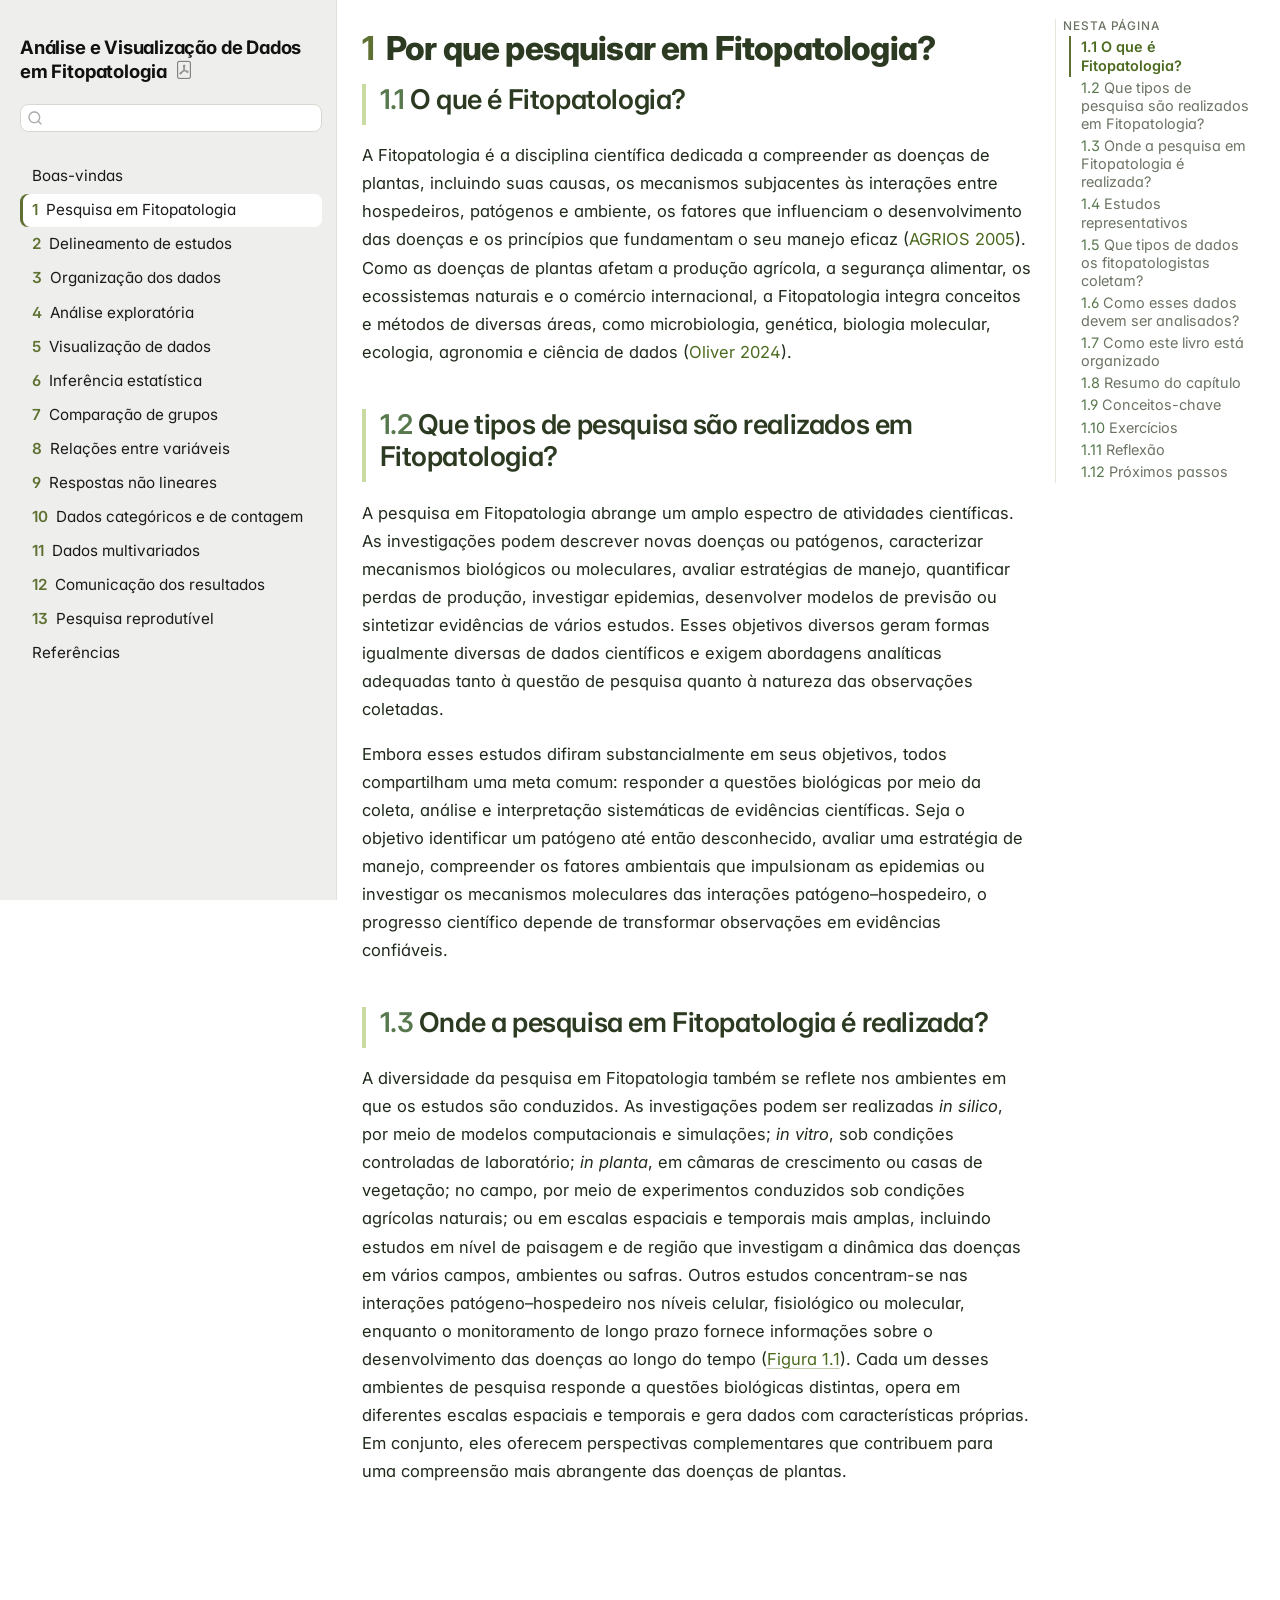
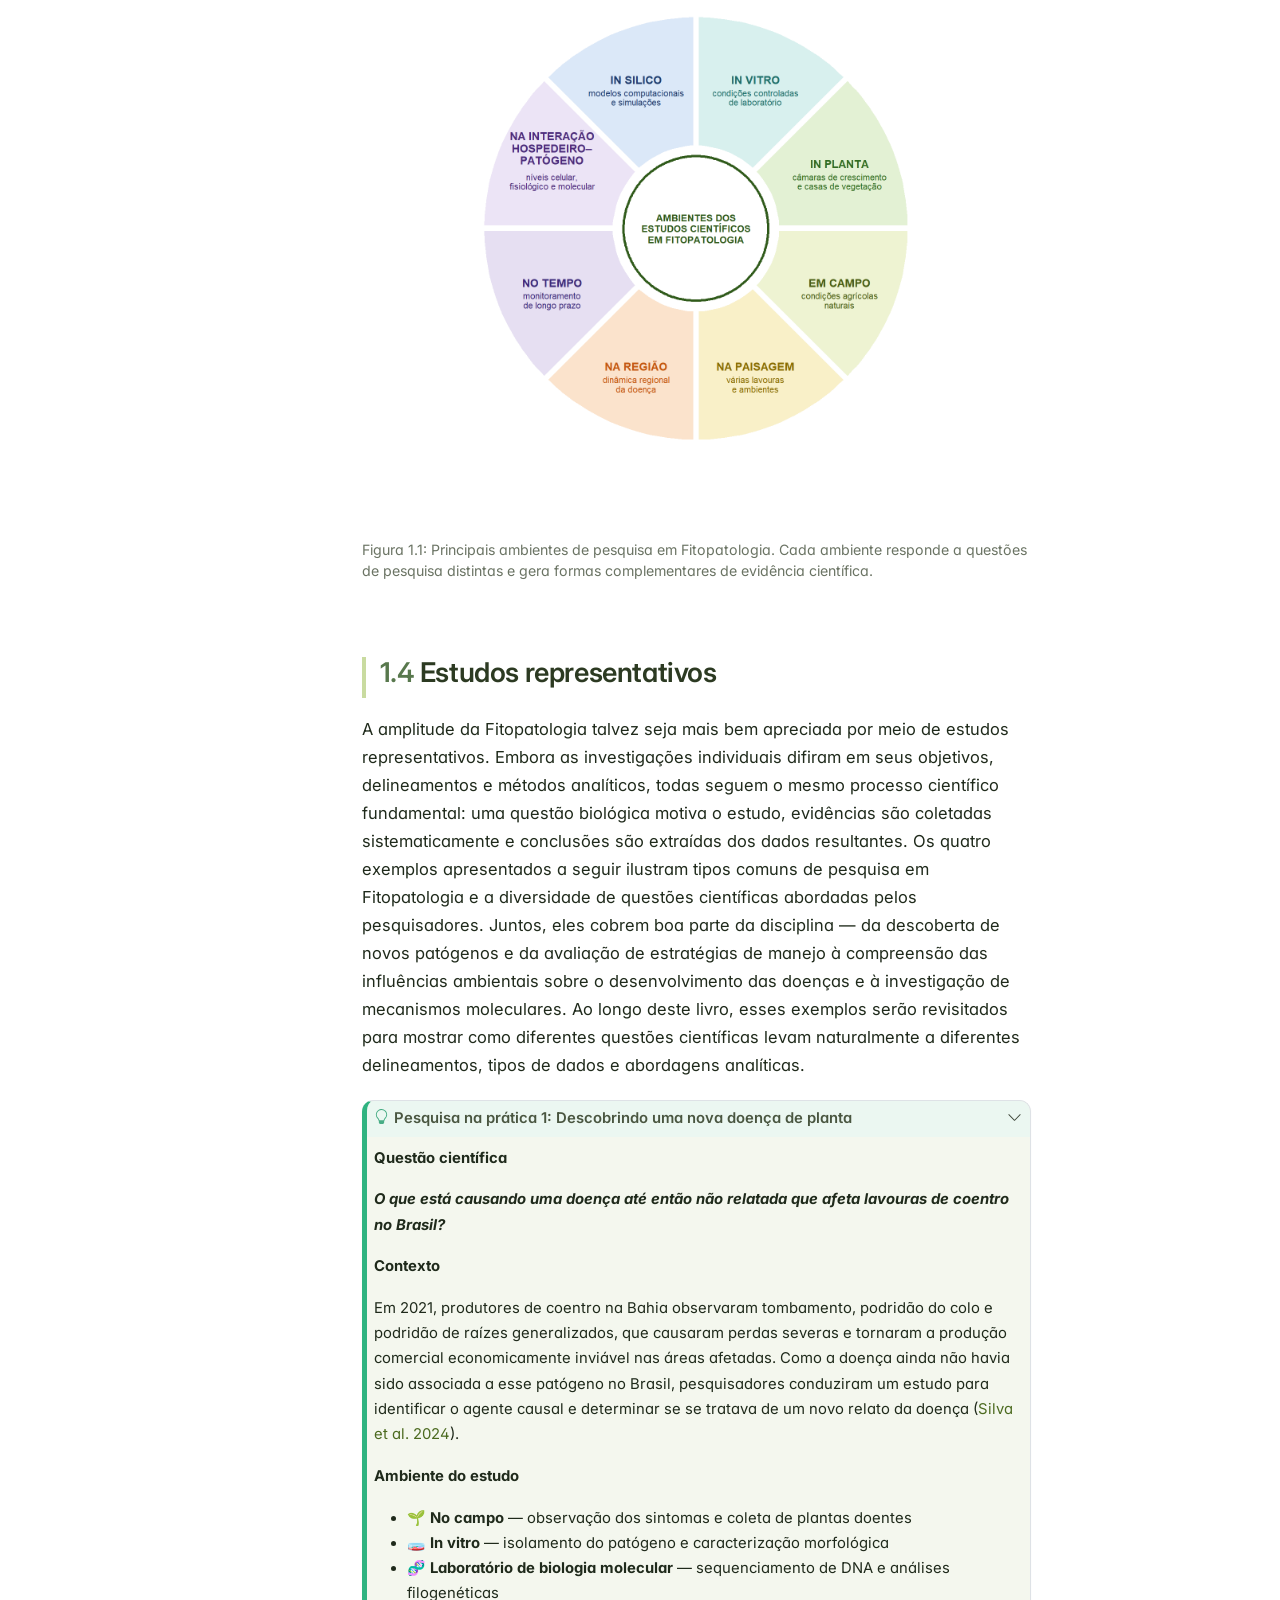
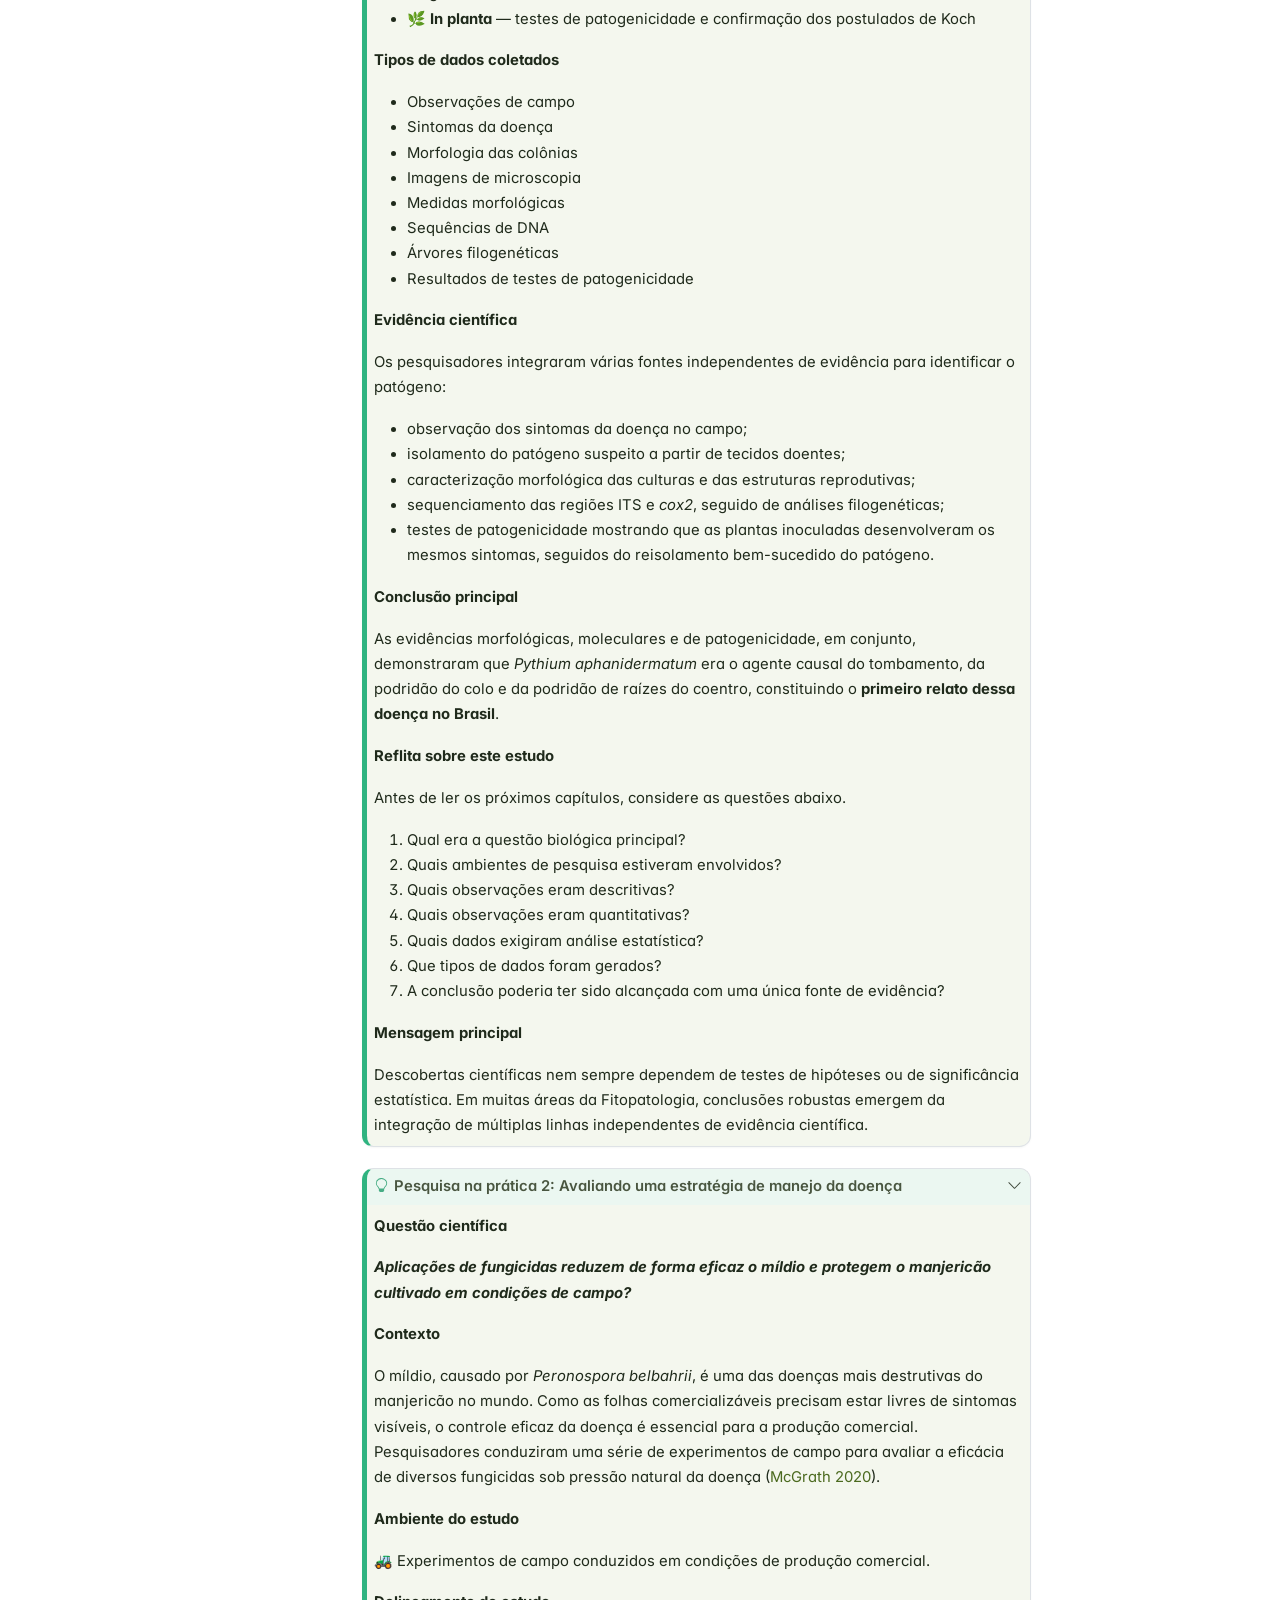
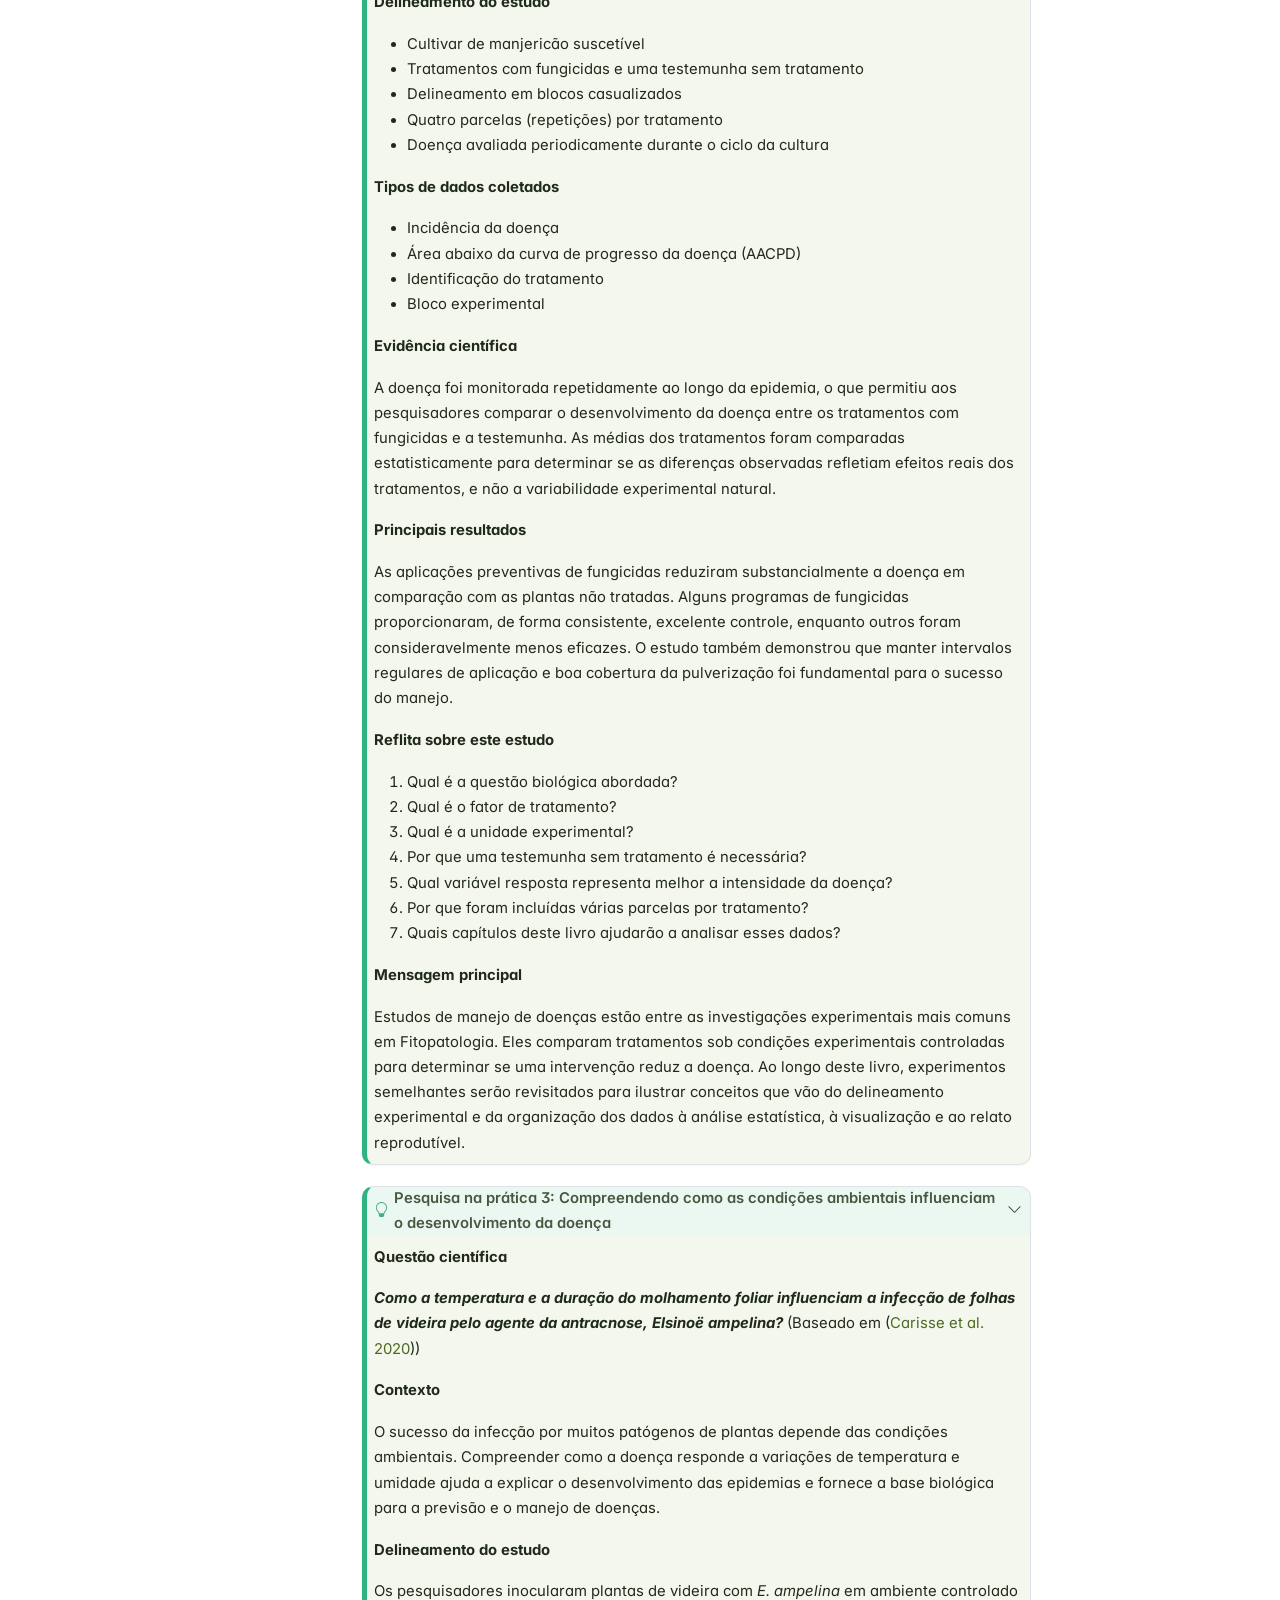
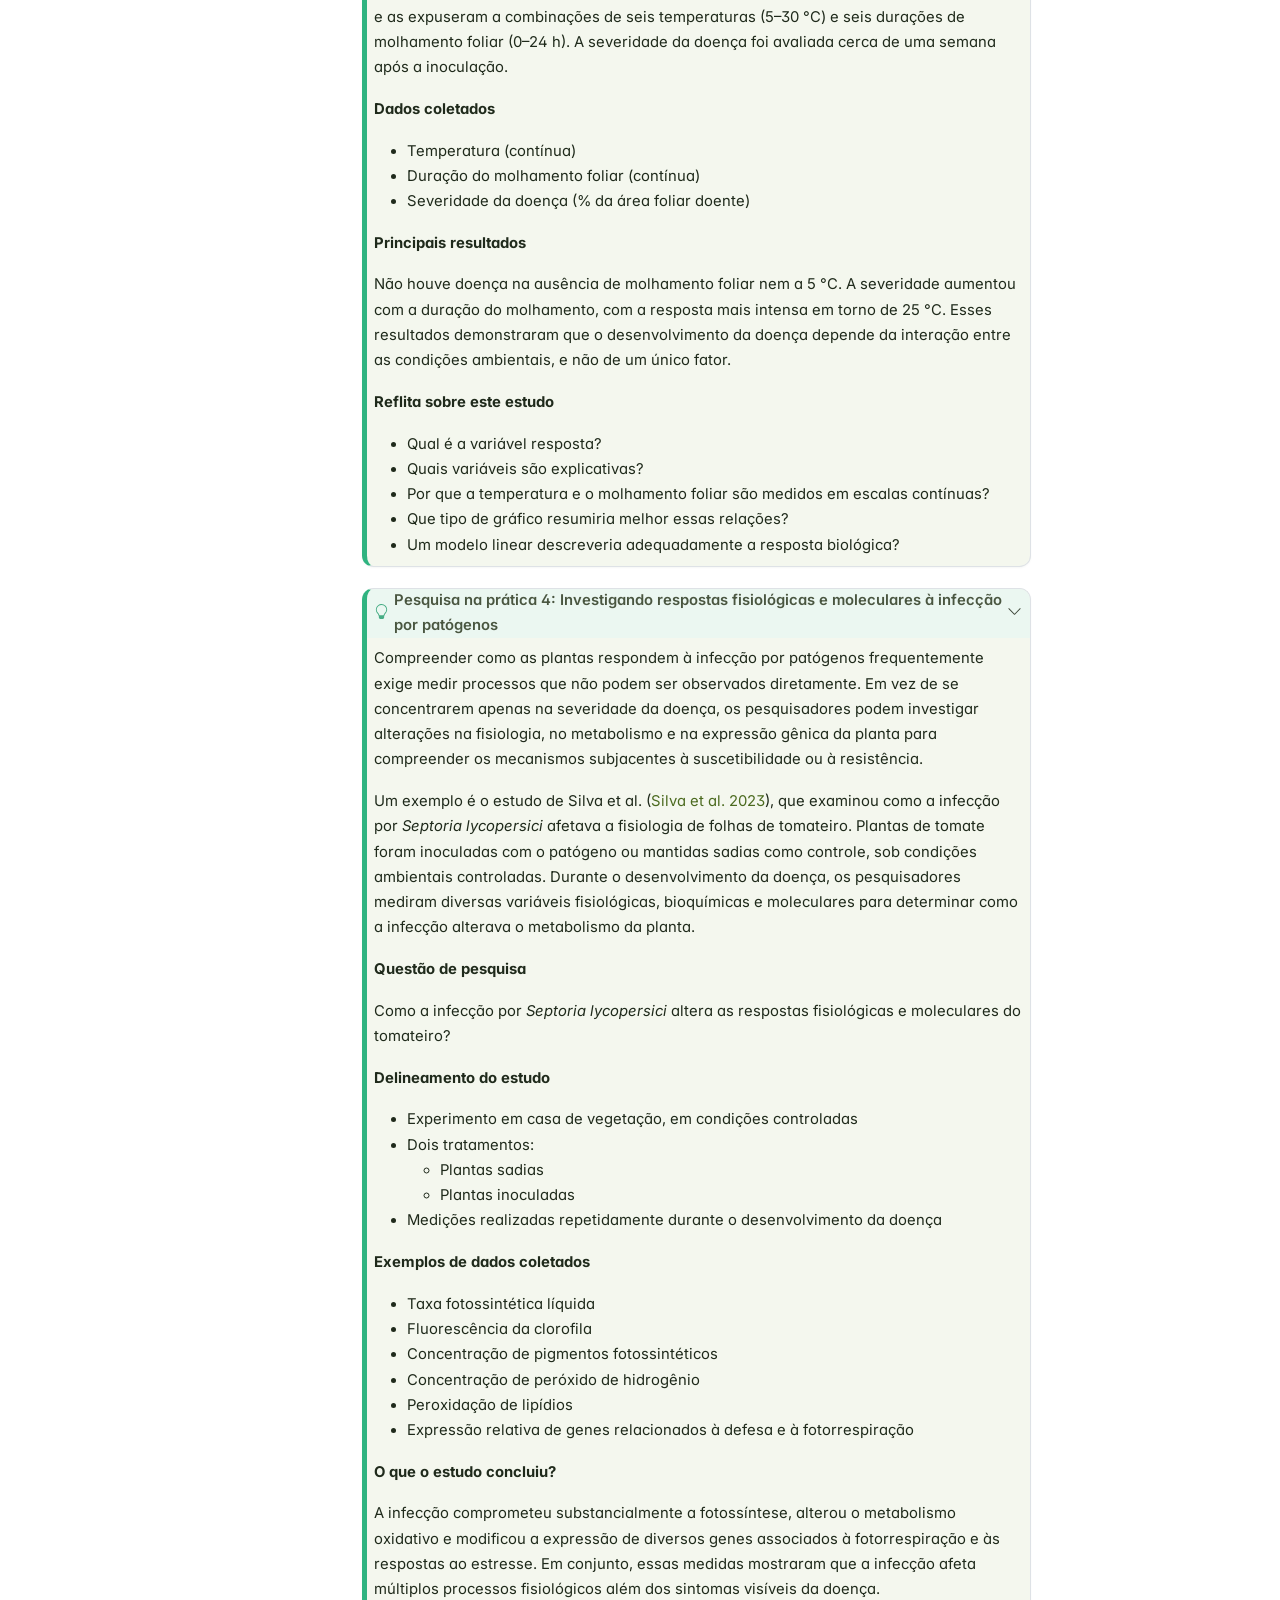
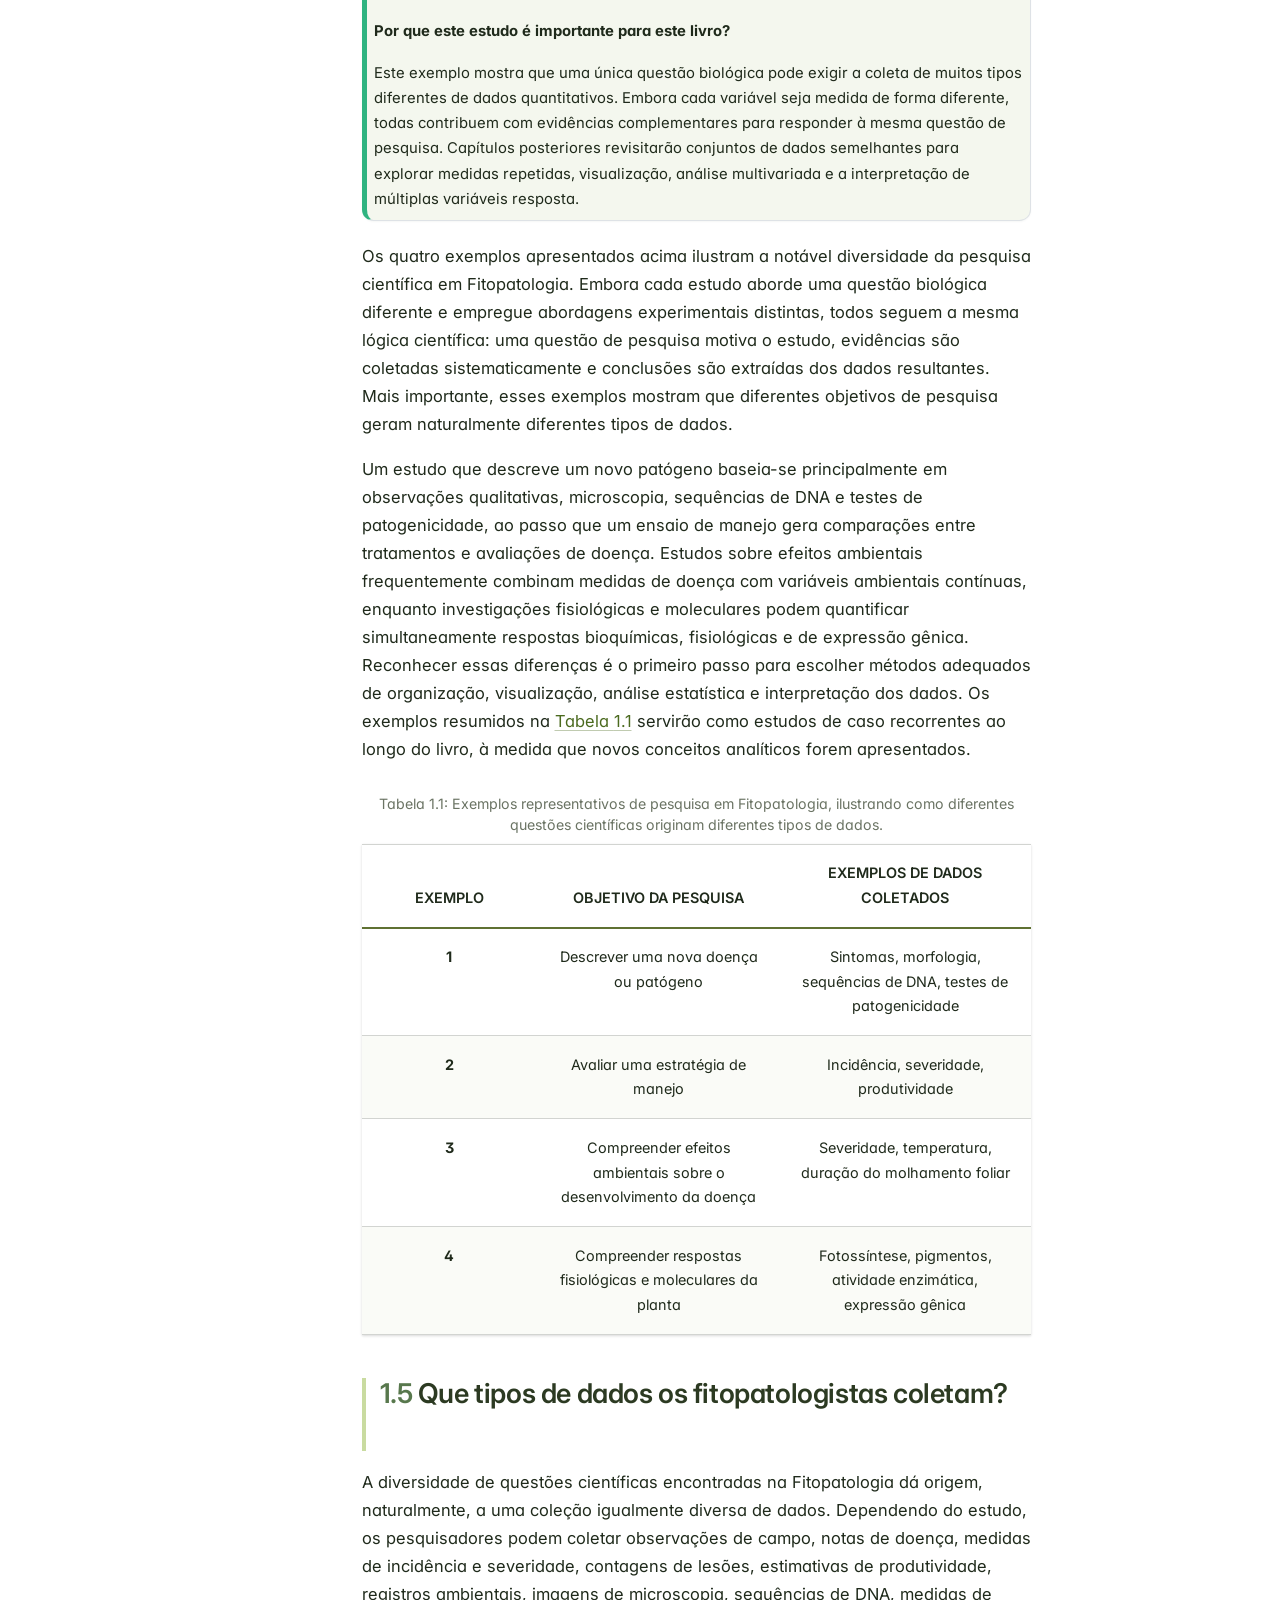
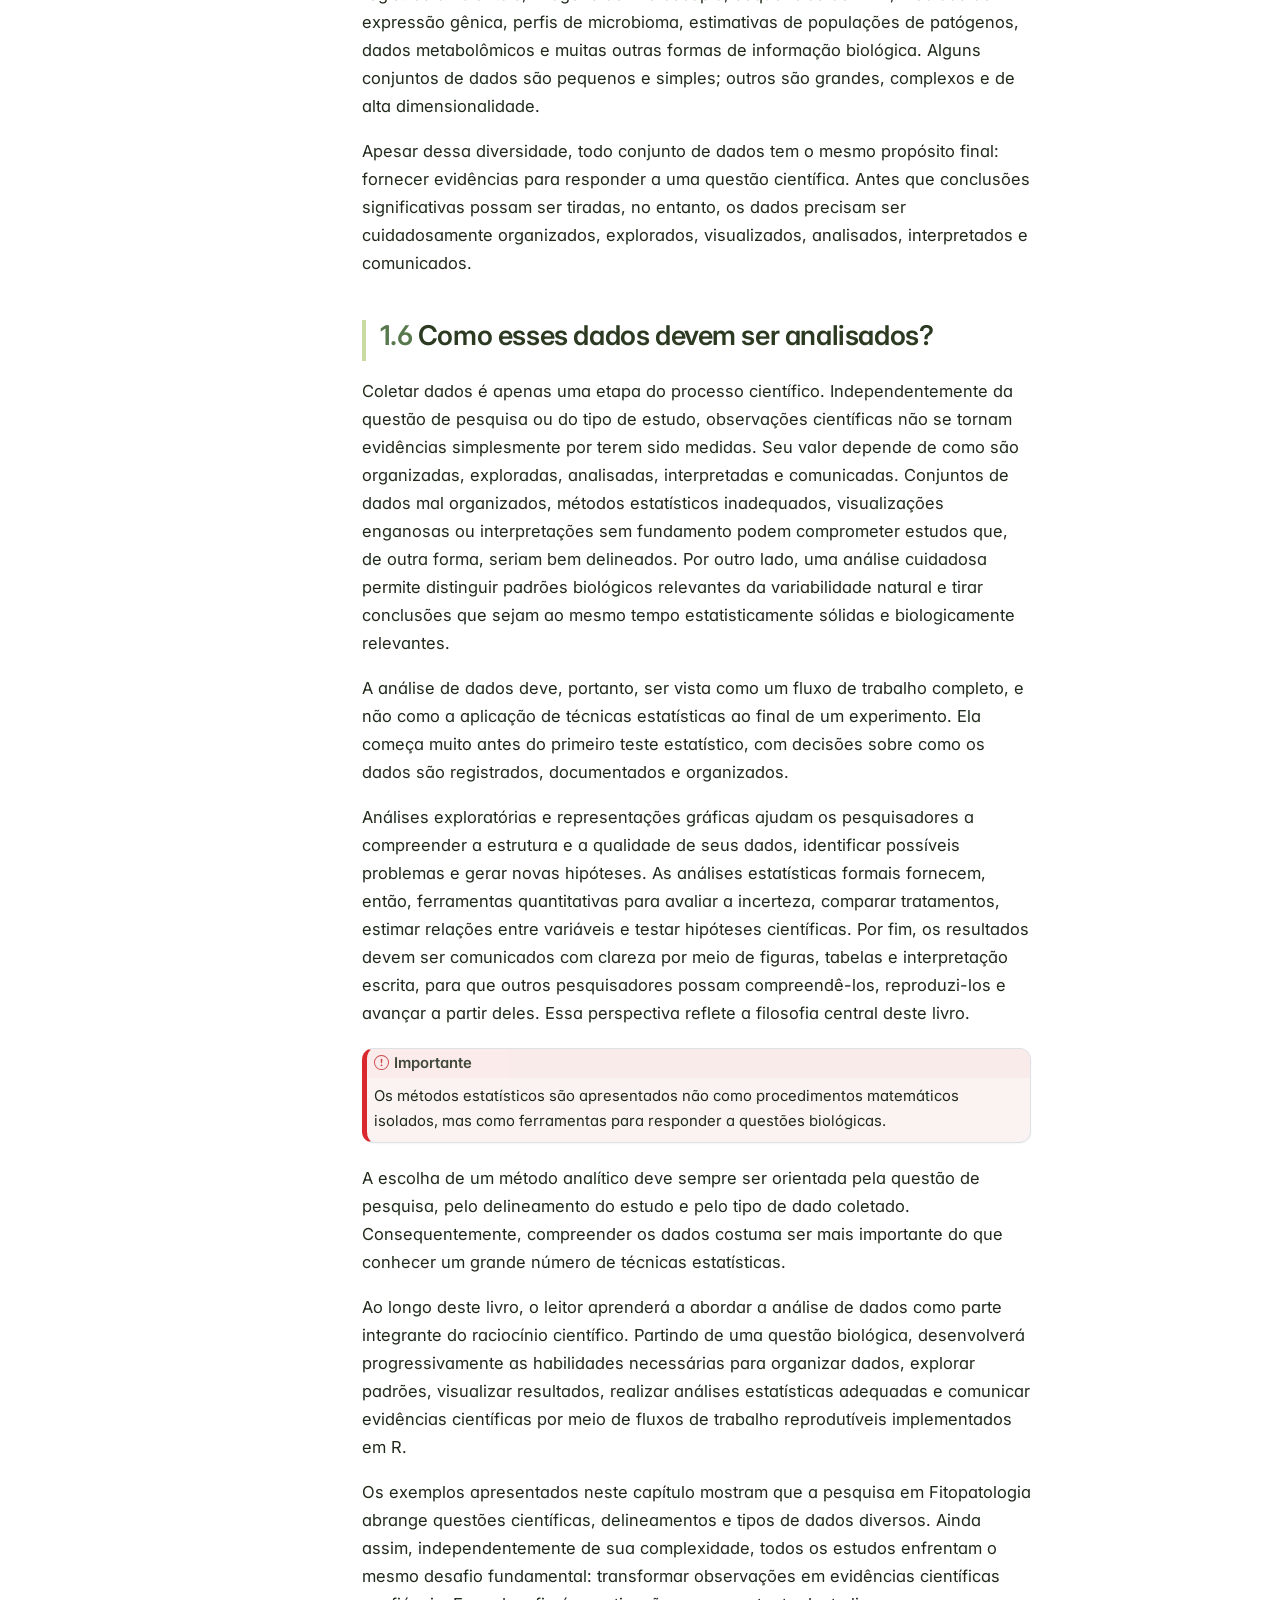
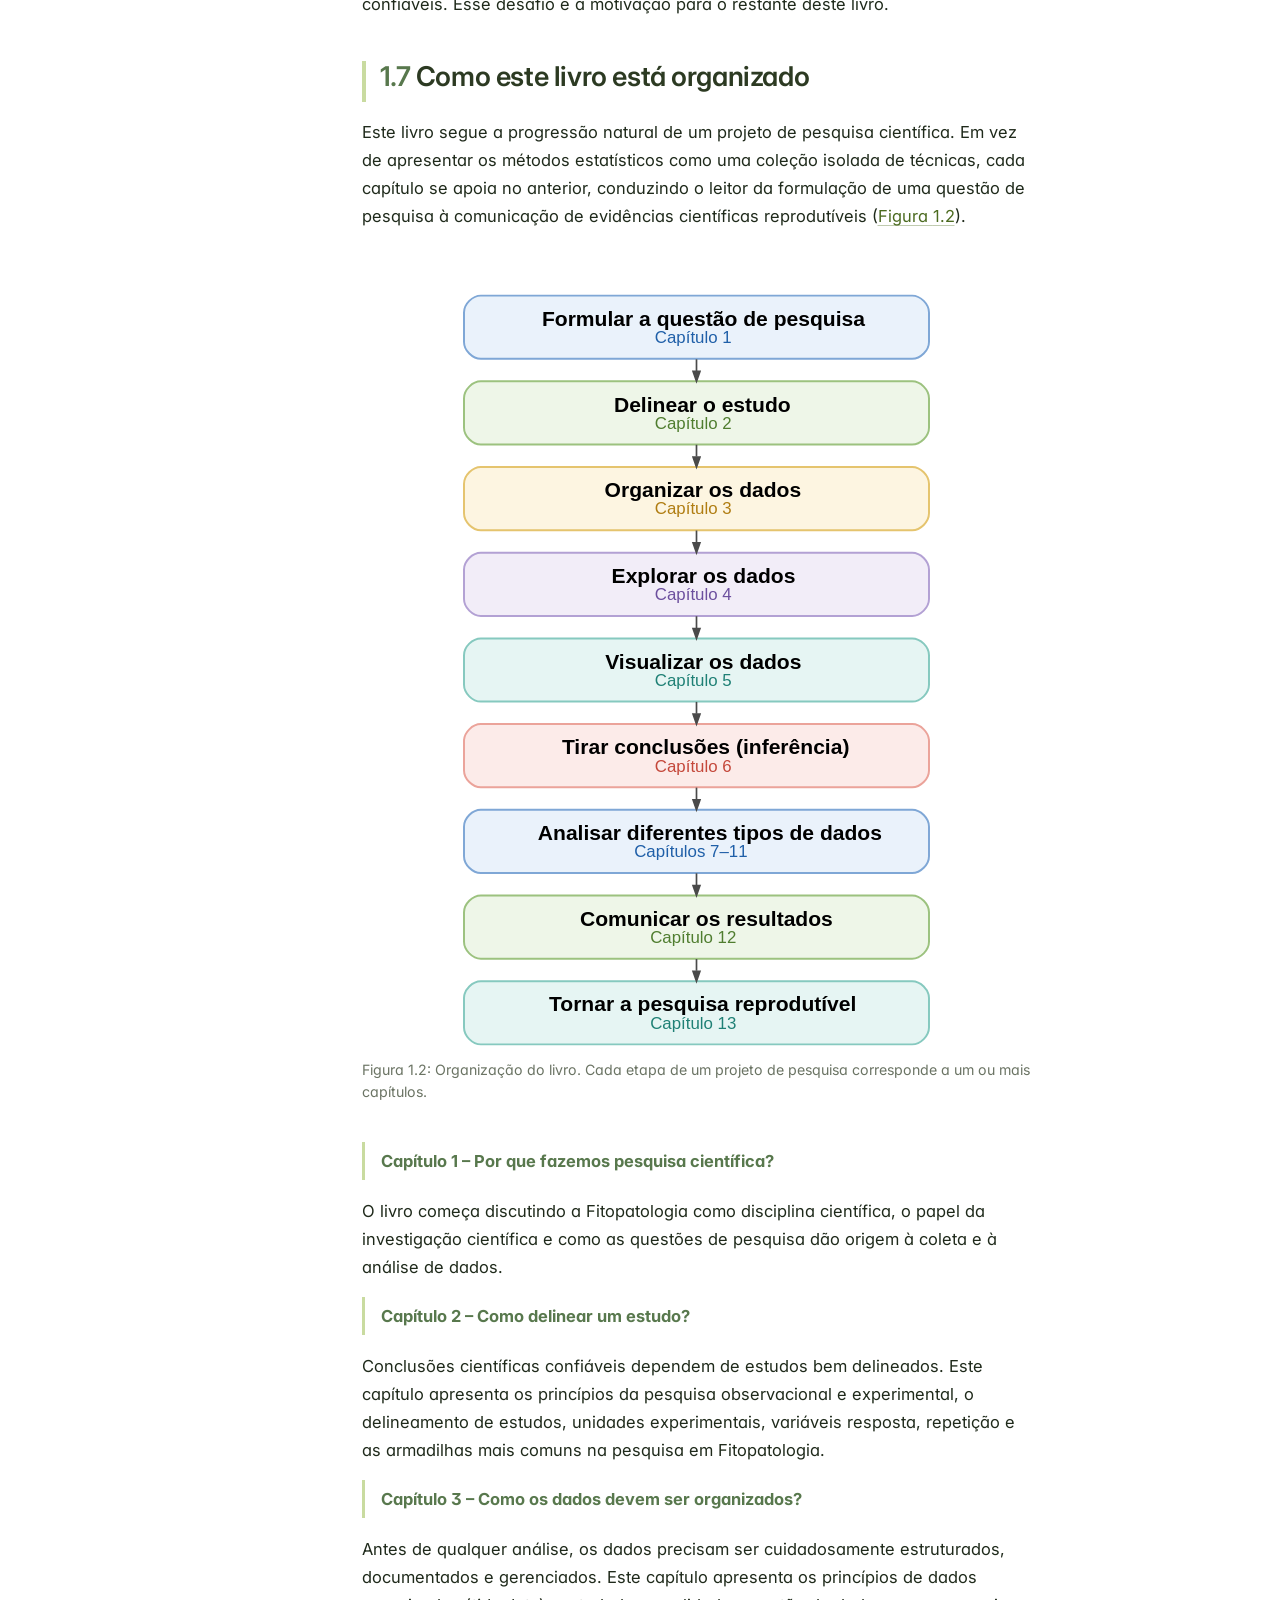
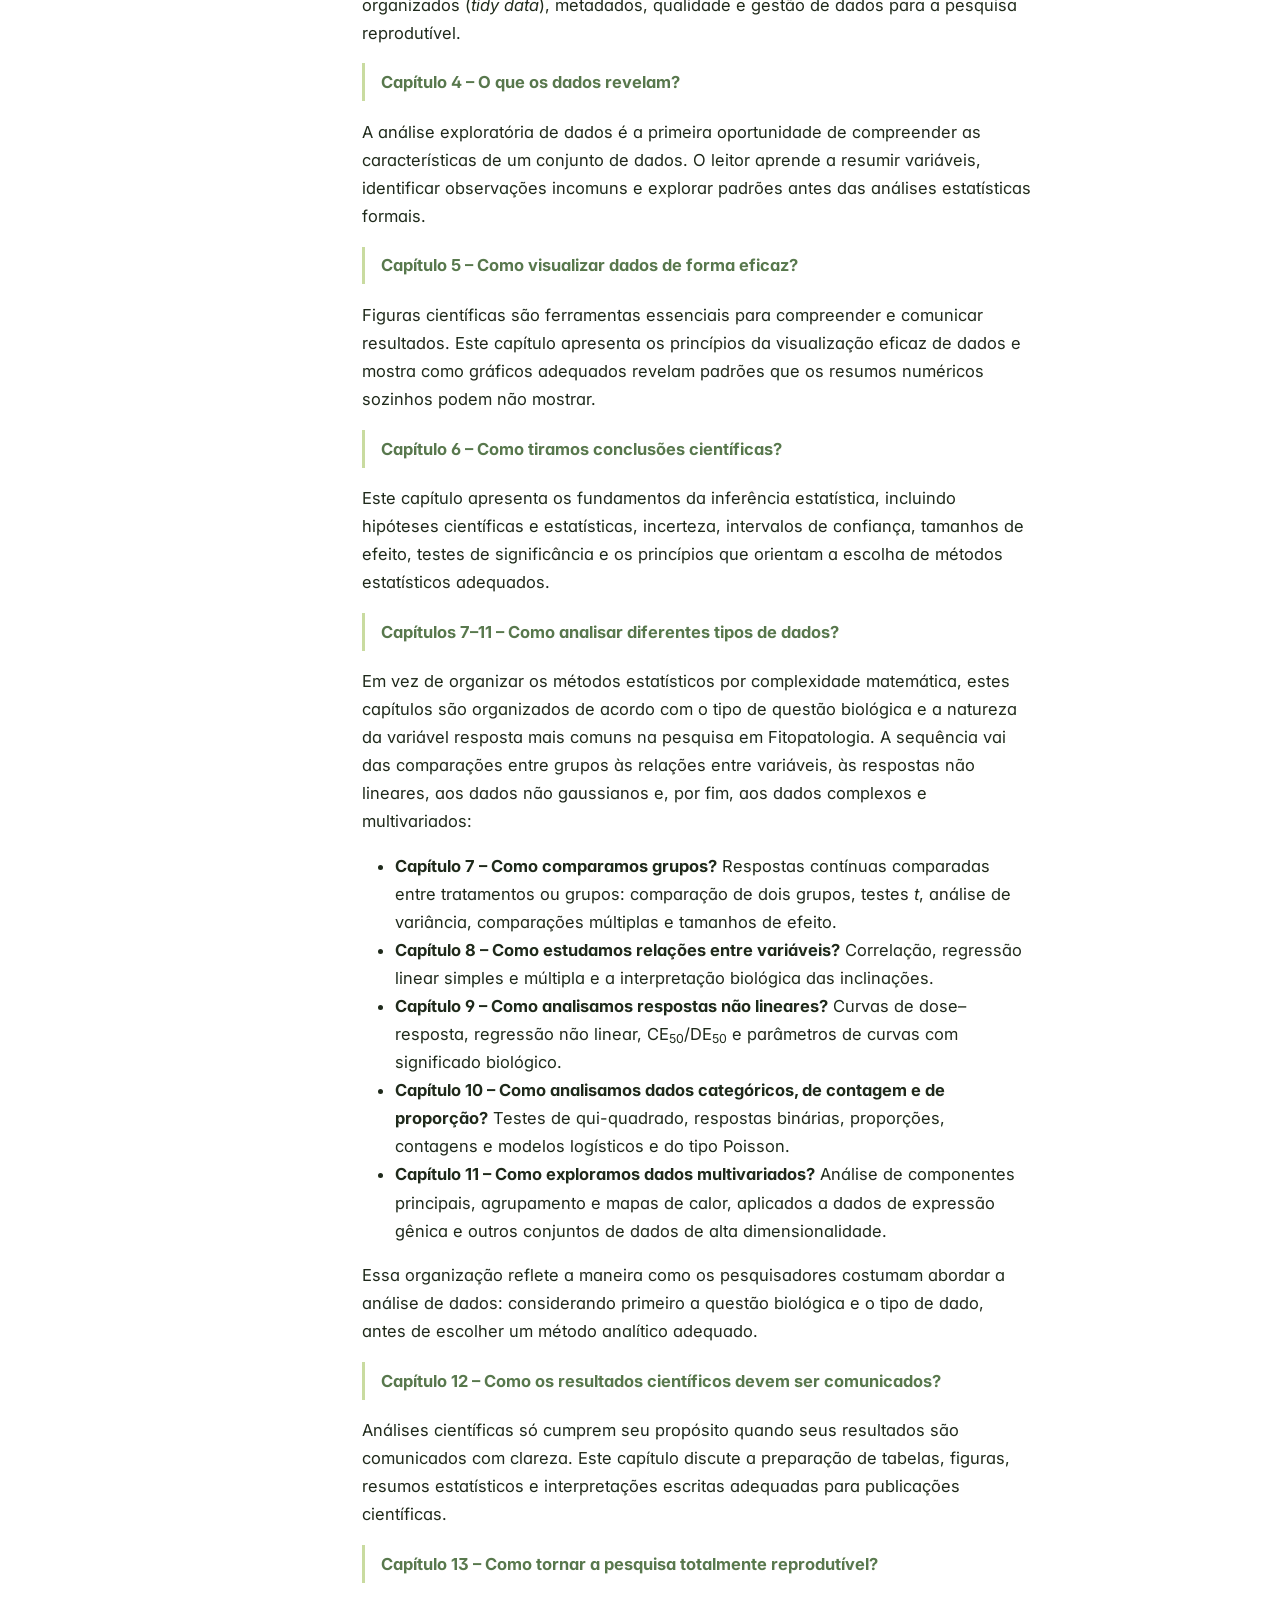
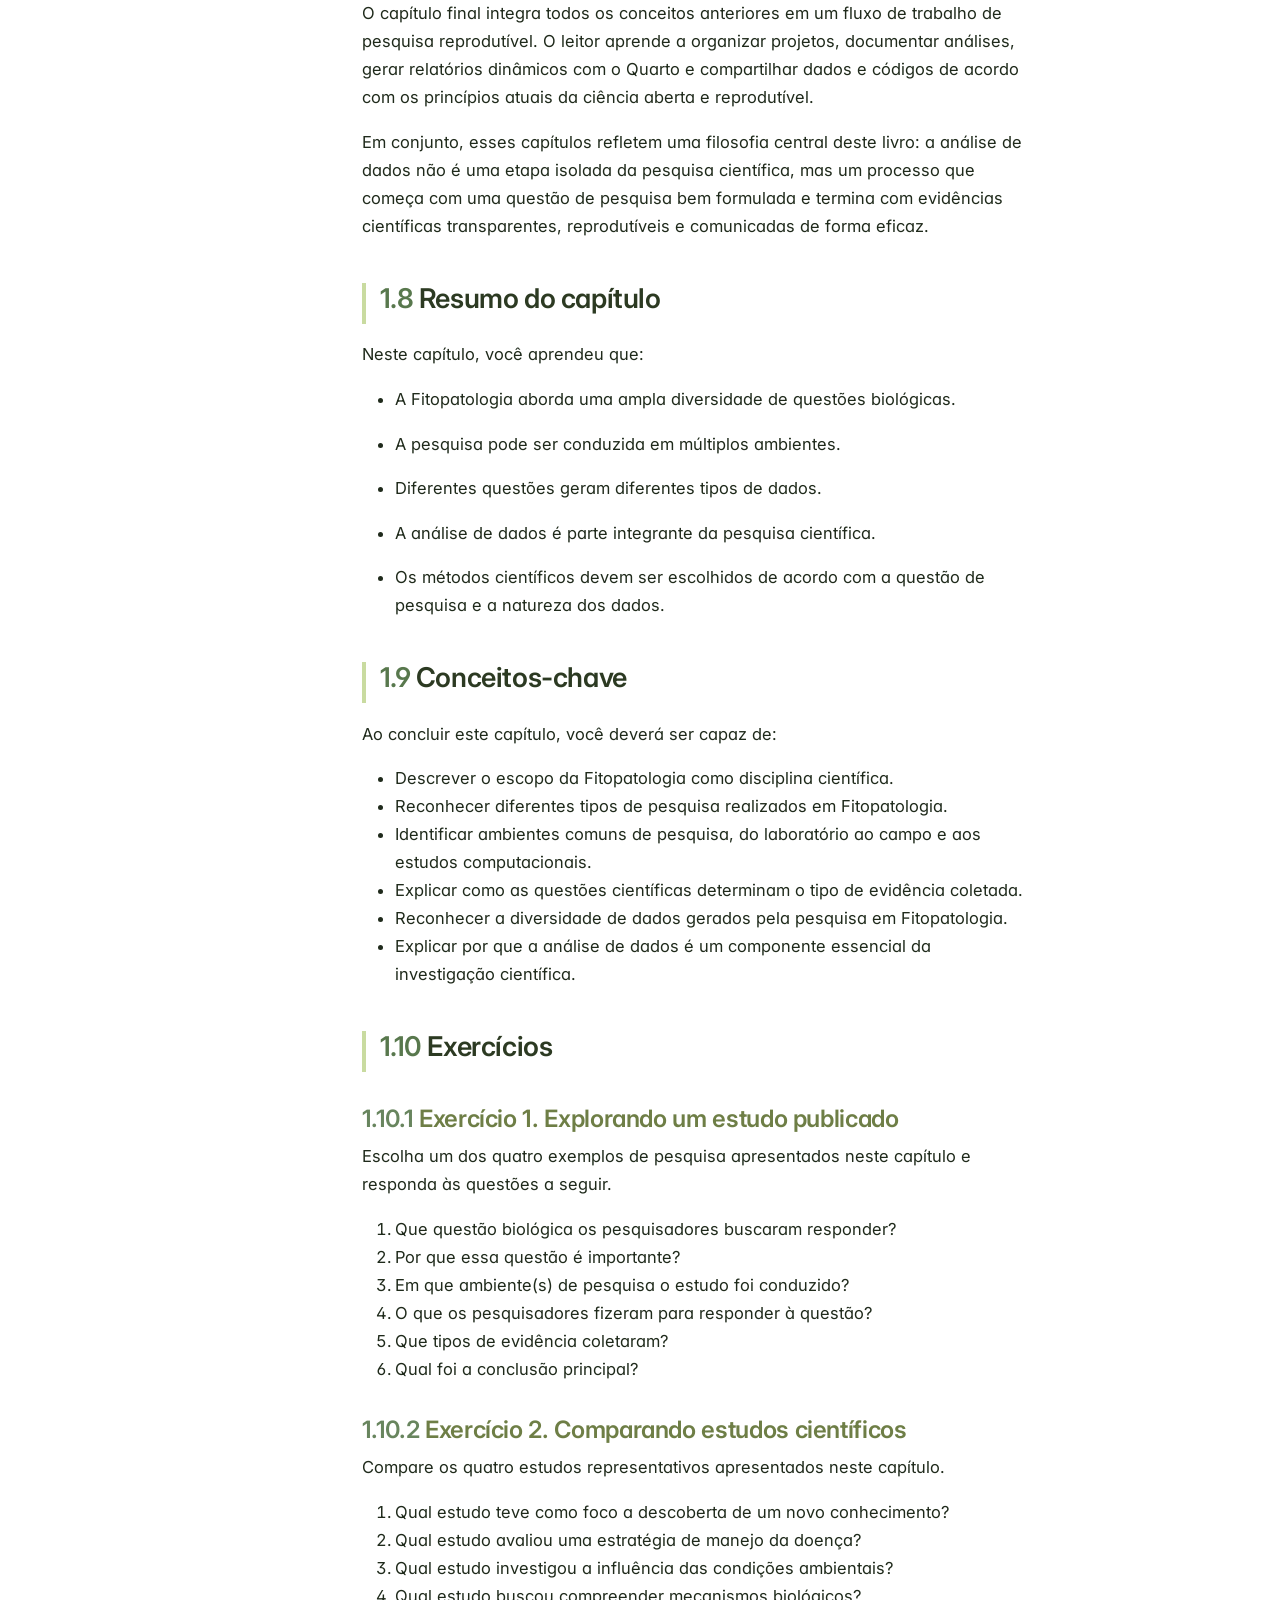
==== commit 6baee691: "Adiciona versão em PDF (Typst) com estilo semelhante ao HTML - Formato typst no _quarto.yml, com bot" ====
--- a/docs/chapter1.html
+++ b/docs/chapter1.html
@@ -130,6 +130,9 @@
     <div class="pt-lg-2 mt-2 text-left sidebar-header">
     <div class="sidebar-title mb-0 py-0">
       <a href="./">Análise e Visualização de Dados em Fitopatologia</a> 
+        <div class="sidebar-tools-main">
+    <a href="./analise-dados-fitopatologia.pdf" title="Baixar PDF" class="quarto-navigation-tool px-1" aria-label="Baixar PDF"><i class="bi bi-file-pdf"></i></a>
+</div>
     </div>
       </div>
         <div class="mt-2 flex-shrink-0 align-items-center">
@@ -586,8 +589,8 @@
 <div id="fig-chapter1-2" class="cell-output-display quarto-float quarto-figure quarto-figure-center anchored">
 <figure class="quarto-float quarto-float-fig figure">
 <div aria-describedby="fig-chapter1-2-caption-0ceaefa1-69ba-4598-a22c-09a6ac19f8ca">
-<div id="htmlwidget-90b96bf5a3f8de714f3f" style="width:100%;height:760px;" class="grViz html-widget"></div>
-<script type="application/json" data-for="htmlwidget-90b96bf5a3f8de714f3f">{"x":{"diagram":"\ndigraph livro {\n  graph [rankdir = TB, nodesep = 0.25, ranksep = 0.22, bgcolor = \"transparent\"]\n  node  [shape = box, style = \"rounded,filled\", fontname = \"Helvetica\",\n         fontsize = 15, width = 4.6, height = 0.62, penwidth = 1.4,\n         margin = \"0.25,0.08\"]\n  edge  [color = \"#4a4a4a\", arrowsize = 0.7, penwidth = 1.2]\n\n  q   [label = <<b>Formular a questão de pesquisa<\/b><br/><font point-size=\"12\" color=\"#1f5fa8\">Capítulo 1<\/font>>,\n       fillcolor = \"#eaf2fb\", color = \"#7fa7d6\"]\n  d   [label = <<b>Delinear o estudo<\/b><br/><font point-size=\"12\" color=\"#4f7d2f\">Capítulo 2<\/font>>,\n       fillcolor = \"#eef6e8\", color = \"#9cc27f\"]\n  o   [label = <<b>Organizar os dados<\/b><br/><font point-size=\"12\" color=\"#b07d12\">Capítulo 3<\/font>>,\n       fillcolor = \"#fdf5e1\", color = \"#e5c46e\"]\n  e   [label = <<b>Explorar os dados<\/b><br/><font point-size=\"12\" color=\"#6c4f9e\">Capítulo 4<\/font>>,\n       fillcolor = \"#f2edf8\", color = \"#b3a1d4\"]\n  v   [label = <<b>Visualizar os dados<\/b><br/><font point-size=\"12\" color=\"#1f8075\">Capítulo 5<\/font>>,\n       fillcolor = \"#e6f5f3\", color = \"#86c9bf\"]\n  i   [label = <<b>Tirar conclusões (inferência)<\/b><br/><font point-size=\"12\" color=\"#c4473a\">Capítulo 6<\/font>>,\n       fillcolor = \"#fcebe9\", color = \"#eba39a\"]\n  a   [label = <<b>Analisar diferentes tipos de dados<\/b><br/><font point-size=\"12\" color=\"#1f5fa8\">Capítulos 7–11<\/font>>,\n       fillcolor = \"#eaf2fb\", color = \"#7fa7d6\"]\n  c   [label = <<b>Comunicar os resultados<\/b><br/><font point-size=\"12\" color=\"#4f7d2f\">Capítulo 12<\/font>>,\n       fillcolor = \"#eef6e8\", color = \"#9cc27f\"]\n  r   [label = <<b>Tornar a pesquisa reprodutível<\/b><br/><font point-size=\"12\" color=\"#1f8075\">Capítulo 13<\/font>>,\n       fillcolor = \"#e6f5f3\", color = \"#86c9bf\"]\n\n  q -> d -> o -> e -> v -> i -> a -> c -> r\n}\n","config":{"engine":"dot","options":null}},"evals":[],"jsHooks":[]}</script>
+<div id="htmlwidget-67a3afd65942eb9d1f3d" style="width:100%;height:760px;" class="grViz html-widget"></div>
+<script type="application/json" data-for="htmlwidget-67a3afd65942eb9d1f3d">{"x":{"diagram":"\ndigraph livro {\n  graph [rankdir = TB, nodesep = 0.25, ranksep = 0.22, bgcolor = \"transparent\"]\n  node  [shape = box, style = \"rounded,filled\", fontname = \"Helvetica\",\n         fontsize = 15, width = 4.6, height = 0.62, penwidth = 1.4,\n         margin = \"0.25,0.08\"]\n  edge  [color = \"#4a4a4a\", arrowsize = 0.7, penwidth = 1.2]\n\n  q   [label = <<b>Formular a questão de pesquisa<\/b><br/><font point-size=\"12\" color=\"#1f5fa8\">Capítulo 1<\/font>>,\n       fillcolor = \"#eaf2fb\", color = \"#7fa7d6\"]\n  d   [label = <<b>Delinear o estudo<\/b><br/><font point-size=\"12\" color=\"#4f7d2f\">Capítulo 2<\/font>>,\n       fillcolor = \"#eef6e8\", color = \"#9cc27f\"]\n  o   [label = <<b>Organizar os dados<\/b><br/><font point-size=\"12\" color=\"#b07d12\">Capítulo 3<\/font>>,\n       fillcolor = \"#fdf5e1\", color = \"#e5c46e\"]\n  e   [label = <<b>Explorar os dados<\/b><br/><font point-size=\"12\" color=\"#6c4f9e\">Capítulo 4<\/font>>,\n       fillcolor = \"#f2edf8\", color = \"#b3a1d4\"]\n  v   [label = <<b>Visualizar os dados<\/b><br/><font point-size=\"12\" color=\"#1f8075\">Capítulo 5<\/font>>,\n       fillcolor = \"#e6f5f3\", color = \"#86c9bf\"]\n  i   [label = <<b>Tirar conclusões (inferência)<\/b><br/><font point-size=\"12\" color=\"#c4473a\">Capítulo 6<\/font>>,\n       fillcolor = \"#fcebe9\", color = \"#eba39a\"]\n  a   [label = <<b>Analisar diferentes tipos de dados<\/b><br/><font point-size=\"12\" color=\"#1f5fa8\">Capítulos 7–11<\/font>>,\n       fillcolor = \"#eaf2fb\", color = \"#7fa7d6\"]\n  c   [label = <<b>Comunicar os resultados<\/b><br/><font point-size=\"12\" color=\"#4f7d2f\">Capítulo 12<\/font>>,\n       fillcolor = \"#eef6e8\", color = \"#9cc27f\"]\n  r   [label = <<b>Tornar a pesquisa reprodutível<\/b><br/><font point-size=\"12\" color=\"#1f8075\">Capítulo 13<\/font>>,\n       fillcolor = \"#e6f5f3\", color = \"#86c9bf\"]\n\n  q -> d -> o -> e -> v -> i -> a -> c -> r\n}\n","config":{"engine":"dot","options":null}},"evals":[],"jsHooks":[]}</script>
 </div>
 <figcaption class="quarto-float-caption-bottom quarto-float-caption quarto-float-fig" id="fig-chapter1-2-caption-0ceaefa1-69ba-4598-a22c-09a6ac19f8ca">
 Figura&nbsp;1.2: Organização do livro. Cada etapa de um projeto de pesquisa corresponde a um ou mais capítulos.
